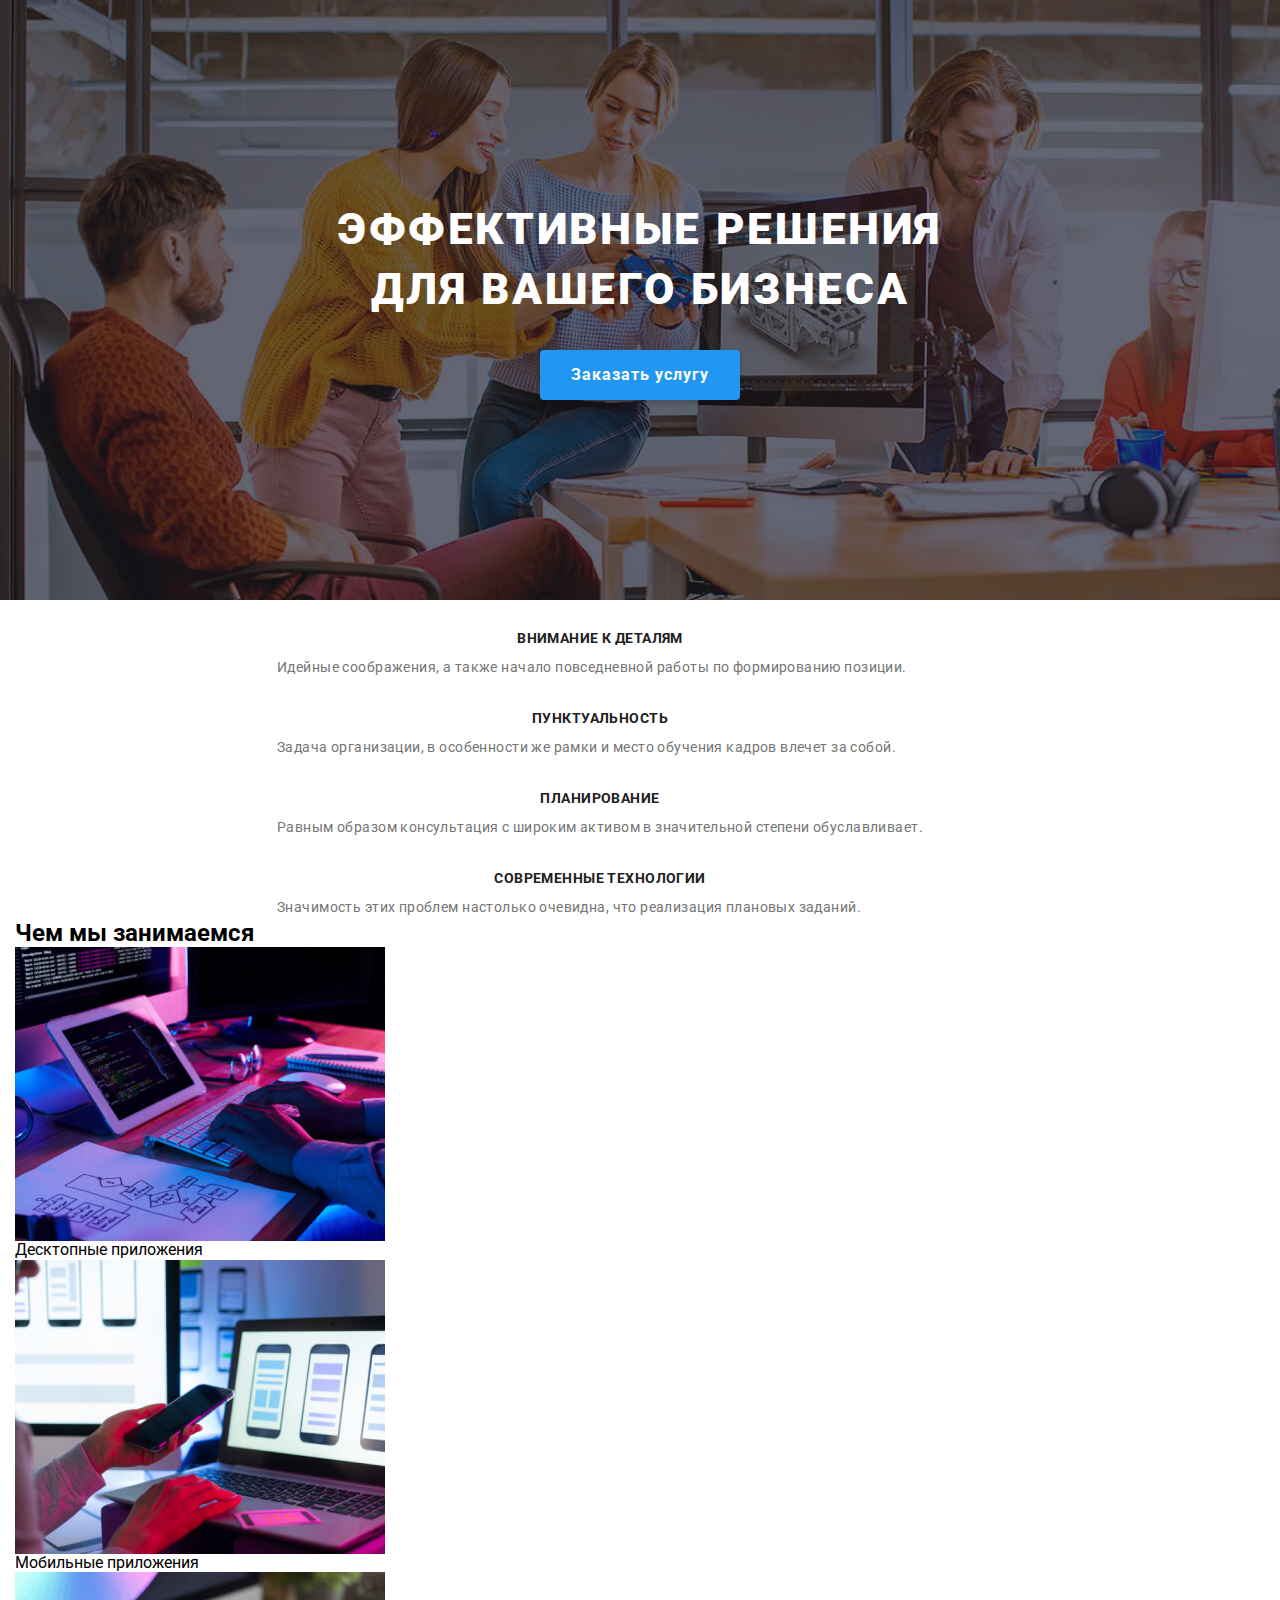
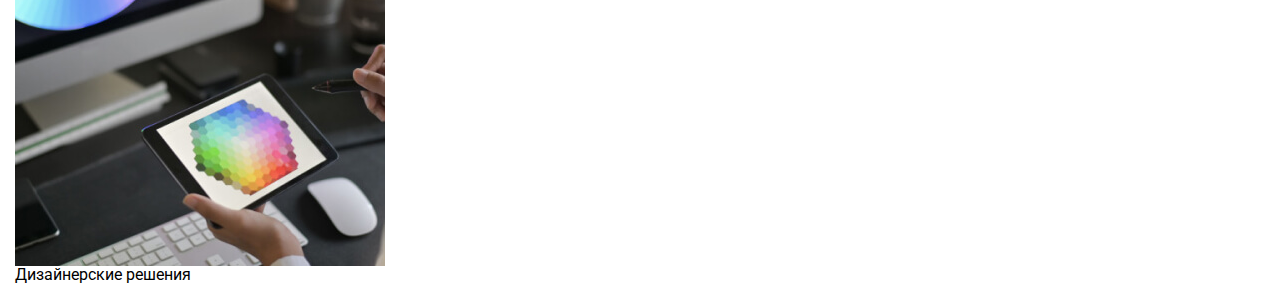
==== index.html @ ddb7d53a "part" ====
<!DOCTYPE html>
<html lang="ru">
  <head>
    <meta charset="UTF-8" />
    <meta name="viewport" content="width=device-width, initial-scale=1.0" />
    <title>WebStudio</title>
    <link rel="stylesheet" href="https://cdnjs.cloudflare.com/ajax/libs/modern-normalize/1.0.0/modern-normalize.css" />
    <link
      href="https://fonts.googleapis.com/css2?family=Raleway:wght@700&family=Roboto:wght@400;500;700;900&display=swap"
      rel="stylesheet"
    />
    <link rel="stylesheet" href="./css/main.min.css" />
  </head>

  <body>
    <!--header-->
    <!-- <header class="header">
      <div class="container">
        <nav class="navigation">
          <a class="logo link" href="./index.html" aria-label="логотип WebStudio">
            <span class="logo-web">Web</span>Studio</a
          >

          <ul class="navigation-list list">
            <li class="navigation-list-item">
              <a class="navigation-list-link link streampage" href="./index.html">Студия</a>
            </li>
            <li class="navigation-list-item">
              <a class="navigation-list-link link" href="./portfolio.html">Портфолио</a>
            </li>
            <li class="navigation-list-item">
              <a class="navigation-list-link link" href="">Контакты</a>
            </li>
          </ul>
        </nav>

        <address class="address">
          <ul class="adress-list list">
            <li class="adress-list-item">
              <a class="header-mail-link link" href="mailto:info@devstudio.com">
                <svg class="header-mail-link-svg">
                  <use href="./images/sprite.svg#icon-envelope"></use>
                </svg>
                info@devstudio.com
              </a>
            </li>
            <li class="adress-list-item">
              <a class="header-tel-link link" href="tel:+380961111111">
                <svg class="header-tel-link-svg">
                  <use href="./images/sprite.svg#icon-smartphone"></use>
                </svg>
                +38 096 111 11 11
              </a>
            </li>
          </ul>
        </address>
      </div>
    </header> -->

    <main>
      <!--hero-->
      <section class="hero">
        <div class="container">
          <h1 class="hero-title">
            Эффективные решения <br />
            для вашего бизнеса
          </h1>
          <button class="hero-button" type="button" data-modal-open>Заказать услугу</button>
        </div>
      </section>

      <!--about-us-->
      <section class="about-us">
        <div class="container">
          <h2 class="visually-hidden">Преимущества нашей компании</h2>
          <ul class="about-us-list list">
            <li class="about-us-list-item icon-antenna">
              <h3 class="about-us-title">Внимание к деталям</h3>
              <p class="about-us-description">
                Идейные соображения, а также начало повседневной работы по формированию позиции.
              </p>
            </li>
            <li class="about-us-list-item icon-clock">
              <h3 class="about-us-title">Пунктуальность</h3>
              <p class="about-us-description">
                Задача организации, в особенности же рамки и место обучения кадров влечет за собой.
              </p>
            </li>
            <li class="about-us-list-item icon-diagram">
              <h3 class="about-us-title">Планирование</h3>
              <p class="about-us-description">
                Равным образом консультация с широким активом в значительной степени обуславливает.
              </p>
            </li>
            <li class="about-us-list-item icon-astronaut">
              <h3 class="about-us-title">Современные технологии</h3>
              <p class="about-us-description">
                Значимость этих проблем настолько очевидна, что реализация плановых заданий.
              </p>
            </li>
          </ul>
        </div>
      </section>

      <section class="about-us-second">
        <div class="container">
          <h2 class="about-us-bottom-title">Чем мы занимаемся</h2>
          <ul class="about-us-bottom-list">
            <li class="about-us-bottom-list-item list">
              <div class="about-us-img-overlay">
                <img
                  class="about-us-bottom-img"
                  src="./images/main-section-about-us/img.jpg"
                  alt="мужчина печатает на клавиатуре в окружении девайсов"
                  width="370"
                  height="294"
                />
                <div class="about-us-overlay">
                  <p class="about-us-overlay-description">Десктопные приложения</p>
                </div>
              </div>
            </li>
            <li class="about-us-bottom-list-item list">
              <div class="about-us-img-overlay">
                <img
                  class="about-us-bottom-img"
                  src="./images/main-section-about-us/img-1.jpg"
                  alt="девушка держит смартфон перед ноутбуком"
                  width="370"
                  height="294"
                />
                <div class="about-us-overlay">
                  <p class="about-us-overlay-description">Мобильные приложения</p>
                </div>
              </div>
            </li>
            <li class="about-us-bottom-list-item list">
              <div class="about-us-img-overlay">
                <img
                  class="about-us-bottom-img"
                  src="./images/main-section-about-us/img-2.jpg"
                  alt="выполняется действие на планшете"
                  width="370"
                  height="294"
                />
                <div class="about-us-overlay">
                  <p class="about-us-overlay-description">Дизайнерские решения</p>
                </div>
              </div>
            </li>
          </ul>
        </div>
      </section>

      <!--our-team-->

      <!-- <section class="our-team">
        <div class="container">
          <h2 class="our-team-title">Наша команда</h2>
          <ul class="our-team-list list">
            <li class="our-team-list-item">
              <img
                class="our-team-lit-img"
                src="./images/our-team/igor.jpg"
                alt="Игорь Демьяненко"
                width="270"
                height="260"
              />
              <div class="card-content">
                <h3 class="our-team-list-name">Игорь Демьяненко</h3>
                <p class="our-team-list-position" lang="en">Product Designer</p>
              </div>
              <ul class="social-list list">
                <li class="social-list-item">
                  <a class="social-list-link" href="">
                    <svg class="social-list-svg">
                      <use href="./images/sprite.svg#icon-instagram"></use>
                    </svg>
                  </a>
                </li>
                <li class="social-list-item">
                  <a class="social-list-link" href="">
                    <svg class="social-list-svg">
                      <use href="./images/sprite.svg#icon-twitter"></use>
                    </svg>
                  </a>
                </li>
                <li class="social-list-item">
                  <a class="social-list-link" href="">
                    <svg class="social-list-svg">
                      <use href="./images/sprite.svg#icon-facebook"></use>
                    </svg>
                  </a>
                </li>
                <li class="social-list-item">
                  <a class="social-list-link" href="">
                    <svg class="social-list-svg">
                      <use href="./images/sprite.svg#icon-linkedin"></use>
                    </svg>
                  </a>
                </li>
              </ul>
            </li>
            <li class="our-team-list-item">
              <img
                class="our-team-lit-img"
                src="./images/our-team/olga.jpg"
                alt="Ольга Репина"
                width="270"
                height="260"
              />
              <div class="card-content">
                <h3 class="our-team-list-name">Ольга Репина</h3>
                <p class="our-team-list-position" lang="en">Frontend Developer</p>
              </div>
              <ul class="social-list list">
                <li class="social-list-item">
                  <a class="social-list-link" href="">
                    <svg class="social-list-svg">
                      <use href="./images/sprite.svg#icon-instagram"></use>
                    </svg>
                  </a>
                </li>
                <li class="social-list-item">
                  <a class="social-list-link" href="">
                    <svg class="social-list-svg">
                      <use href="./images/sprite.svg#icon-twitter"></use>
                    </svg>
                  </a>
                </li>
                <li class="social-list-item">
                  <a class="social-list-link" href="">
                    <svg class="social-list-svg">
                      <use href="./images/sprite.svg#icon-facebook"></use>
                    </svg>
                  </a>
                </li>
                <li class="social-list-item">
                  <a class="social-list-link" href="">
                    <svg class="social-list-svg">
                      <use href="./images/sprite.svg#icon-linkedin"></use>
                    </svg>
                  </a>
                </li>
              </ul>
            </li>
            <li class="our-team-list-item">
              <img
                class="our-team-lit-img"
                src="./images/our-team/nikolay.jpg"
                alt="Николай Тарасов"
                width="270"
                height="260"
              />
              <div class="card-content">
                <h3 class="our-team-list-name">Николай Тарасов</h3>
                <p class="our-team-list-position" lang="en">Marketing</p>
              </div>
              <ul class="social-list list">
                <li class="social-list-item">
                  <a class="social-list-link" href="">
                    <svg class="social-list-svg">
                      <use href="./images/sprite.svg#icon-instagram"></use>
                    </svg>
                  </a>
                </li>
                <li class="social-list-item">
                  <a class="social-list-link" href="">
                    <svg class="social-list-svg">
                      <use href="./images/sprite.svg#icon-twitter"></use>
                    </svg>
                  </a>
                </li>
                <li class="social-list-item">
                  <a class="social-list-link" href="">
                    <svg class="social-list-svg">
                      <use href="./images/sprite.svg#icon-facebook"></use>
                    </svg>
                  </a>
                </li>
                <li class="social-list-item">
                  <a class="social-list-link" href="">
                    <svg class="social-list-svg">
                      <use href="./images/sprite.svg#icon-linkedin"></use>
                    </svg>
                  </a>
                </li>
              </ul>
            </li>
            <li class="our-team-list-item">
              <img
                class="our-team-lit-img"
                src="./images/our-team/michael.jpg"
                alt="Михаил Ермаков"
                width="270"
                height="260"
              />
              <div class="card-content">
                <h3 class="our-team-list-name">Михаил Ермаков</h3>
                <p class="our-team-list-position" lang="en">UI Designer</p>
              </div>
              <ul class="social-list list">
                <li class="social-list-item">
                  <a class="social-list-link" href="">
                    <svg class="social-list-svg">
                      <use href="./images/sprite.svg#icon-instagram"></use>
                    </svg>
                  </a>
                </li>
                <li class="social-list-item">
                  <a class="social-list-link" href="">
                    <svg class="social-list-svg">
                      <use href="./images/sprite.svg#icon-twitter"></use>
                    </svg>
                  </a>
                </li>
                <li class="social-list-item">
                  <a class="social-list-link" href="">
                    <svg class="social-list-svg">
                      <use href="./images/sprite.svg#icon-facebook"></use>
                    </svg>
                  </a>
                </li>
                <li class="social-list-item">
                  <a class="social-list-link" href="">
                    <svg class="social-list-svg">
                      <use href="./images/sprite.svg#icon-linkedin"></use>
                    </svg>
                  </a>
                </li>
              </ul>
            </li>
          </ul>
        </div>
      </section> -->

      <!-- clients list -->

      <!-- <section class="clients">
        <div class="container">
          <h2 class="clients-title">Постоянные клиенты</h2>
          <ul class="clients-list list">
            <li class="clients-list-item">
              <a class="clients-link link" href="">
                <svg class="clients-icon">
                  <use href="./images/sprite.svg#icon-logo-1"></use>
                </svg>
              </a>
            </li>
            <li class="clients-list-item">
              <a class="clients-link link" href="">
                <svg class="clients-icon">
                  <use href="./images/sprite.svg#icon-logo-2"></use>
                </svg>
              </a>
            </li>
            <li class="clients-list-item">
              <a class="clients-link link" href="">
                <svg class="clients-icon">
                  <use href="./images/sprite.svg#icon-logo-3"></use>
                </svg>
              </a>
            </li>
            <li class="clients-list-item">
              <a class="clients-link link" href="">
                <svg class="clients-icon">
                  <use href="./images/sprite.svg#icon-logo-4"></use>
                </svg>
              </a>
            </li>
            <li class="clients-list-item">
              <a class="clients-link link" href="">
                <svg class="clients-icon">
                  <use href="./images/sprite.svg#icon-logo-5"></use>
                </svg>
              </a>
            </li>
            <li class="clients-list-item">
              <a class="clients-link link" href="">
                <svg class="clients-icon">
                  <use href="./images/sprite.svg#icon-logo-6"></use>
                </svg>
              </a>
            </li>
          </ul>
        </div>
      </section>-->
    </main>

    <!--contacts-->

    <!-- <footer class="footer">
      <div class="container">
        <div class="contacts">
          <a class="logo link" href="./index.html"> <span class="logo-web">Web</span>Studio</a>
          <address class="address">
            <ul class="contacts-list list">
              <li class="contacts-list-item">
                <a class="contacts-list-map link" href="https://goo.gl/maps/ZcoWV4SDJjQbn3tt6" target="_blank"
                  >г. Киев, пр-т Леси Украинки, 26</a
                >
              </li>
              <li class="contacts-list-item">
                <a class="contacts-list-mail link" href="mailto:info@devstudio.com">info@devstudio.com</a>
              </li>
              <li class="contacts-list-item">
                <a class="contacts-list-tel link" href="tel:+380961111111">+38 096 111 11 11</a>
              </li>
            </ul>
          </address>
        </div>

        <div class="social-list-container">
          <h4 class="social-list-title">присоединяйтесь</h4>
          <ul class="social-list list">
            <li class="social-list-item">
              <a class="social-list-link" href="">
                <svg class="social-list-svg">
                  <use href="./images/sprite.svg#icon-instagram"></use>
                </svg>
              </a>
            </li>
            <li class="social-list-item">
              <a class="social-list-link" href="">
                <svg class="social-list-svg">
                  <use href="./images/sprite.svg#icon-twitter"></use>
                </svg>
              </a>
            </li>
            <li class="social-list-item">
              <a class="social-list-link" href="">
                <svg class="social-list-svg">
                  <use href="./images/sprite.svg#icon-facebook"></use>
                </svg>
              </a>
            </li>
            <li class="social-list-item">
              <a class="social-list-link" href="">
                <svg class="social-list-svg">
                  <use href="./images/sprite.svg#icon-linkedin"></use>
                </svg>
              </a>
            </li>
          </ul>
        </div> -->


        <!-- <form class="subscription-box" action="#">
          <p class="box-title">Подпишитесь на рассылку</p>
          <div class="subscription-wrapper">
            <input class="subscription-input" id="mail" name="mail" type="email" placeholder="E-mail" />
            <button class="subscription-btn" type="submit">
              <span class="subscription-btn-text">Подписаться</span>
              <svg class="subscription-icon" width="24" height="24">
                <use href="./images/sprite.svg#icon-icon-send"></use>
              </svg>
            </button>
          </div>
        </form>
      </div>
    </footer> -->






      

    <!-- <div class="backdrop is-hidden" data-modal>
      <div class="modal">
        <form action="" class="modal-form">
          <h2 class="modal-form-title">Оставьте свои данные, мы вам перезвоним</h2>
          <label class="modal-form-field">
            Имя
            <span class="modal-form-field-wrapper">
              <input class="modal-form-input" type="user-name" required>
              <svg width="12px" height="12px" class="modal-form-svg-icon">
                <use href="./images/sprite.svg#icon-modal-name">
              
                </use>
              </svg>
            </span>
          </label> -->

            

         <!--  <label class="modal-form-field" >
            Телефон
            <span class="modal-form-field-wrapper">
              <input class="modal-form-input" type="user-phone" required>
              <svg width="13px" height="13px" class="modal-form-svg-icon">
                <use href="./images/sprite.svg#icon-modal-phone">
              
                </use>
              </svg>
            </span>
          </label>
            
            

          <label class="modal-form-field">
            Почта
            <span class="modal-form-field-wrapper">
              <input class="modal-form-input" type="user-email" required>
              <svg width="15px" height="12px" class="modal-form-svg-icon">
                <use href="./images/sprite.svg#icon-modal-email">
              
                </use>
              </svg>
            </span>
          </label> 
          
          <span class="modal-form-field-wrapper">
            <label for="" class="modal-form-field">
              Комментарий
              <textarea class="modal-form-message" name="user-message" id="" cols="30" rows="10" placeholder="Введите текст"></textarea>
            </label>
          </span>
          
            

          
          <input class="modal-form-check-box visually-hidden" id="check-policy" type="checkbox" name="user-policy" value="accept-policy">
          <label for="check-policy" class="modal-form-policy-label">
            Соглашаюсь с рассылкой и принимаю <a href="#">Условия договора</a>
          </label>
          
          <button class="modal-form-btn">
            Отправить
          </button>
          

        </form>
        <button type="button" class="close-button" data-modal-close>
          <svg class="icon-button-close">
            <use href="./images/sprite.svg#icon-Vector"></use>
          </svg>
        </button>
      </div>
    </div>
    <script src="./js/modal.js"></script> -->
  </body>
</html>
---- css/main.min.css ----
.visually-hidden{position:absolute !important;clip:rect(1px 1px 1px 1px);clip:rect(1px, 1px, 1px, 1px);padding:0 !important;border:0 !important;height:1px !important;width:1px !important;overflow:hidden}*,*::before,*::after{margin:0;padding:0}body{font-family:"Roboto", sans-serif;font-style:normal}.list{list-style:none}.link{text-decoration:none}.address{font-style:normal}img{display:block}.is-hidden{opacity:0;visibility:hidden;pointer-events:none}.container{padding:0 15px}@media screen and (min-width: 480px){.container{width:480px;margin:0auto}}@media screen and (min-width: 768px){.container{width:768px}.header .container{display:flex;align-items:center}.footer .container{display:flex;align-items:baseline}.about-us .container{display:flex;justify-content:center}}@media screen and (min-width: 1200px){.container{width:1200px}.header .container{display:flex;align-items:center}.footer .container{display:flex;align-items:baseline}}.logo{margin-right:70px;font-family:Raleway;font-style:normal;font-weight:700;font-size:26px;line-height:1.192;letter-spacing:0.03em;color:#000}.logo-web{color:#2196f3}.backdrop{position:fixed;top:0;left:0;width:100%;height:100%;background-color:rgba(0,0,0,0.5);transition:all 500ms linear}.modal{position:absolute;top:50%;left:50%;transform:translate(-50%, -50%);width:528px;height:581px;background-color:#fff;padding:40px}.close-button{position:absolute;top:8px;right:8px;background-color:#fff;width:30px;height:30px;border-radius:50%;cursor:pointer;border:1px solid rgba(0,0,0,0.1);box-sizing:border-box;outline:none}.icon-button-close{fill:#212121;width:11px;height:11px;transition:all 250ms}.icon-button-close:hover,.icon-button-close:focus{fill:#2196f3}.close-button:hover .icon-button-close{fill:#2196f3}.modal-form{display:flex;flex-direction:column}.modal-form-field-wrapper{display:block;position:relative;margin-top:4px}.modal-form-field{margin-bottom:20px;font-family:Roboto;font-style:400;font-weight:400;font-size:12px;line-height:14px;letter-spacing:0.01em;color:#757575}.modal-form-field:not(:last-child){margin-bottom:10px}.modal-form-input{display:block;width:100%;height:40px;border:1px solid rgba(33,33,33,0.2);border-radius:4px;padding-left:42px}.modal-form-input:focus{border:1px solid #2196f3;box-sizing:border-box;border-radius:4px;outline:none}.modal-form-message{display:block;resize:none;height:120px;width:448px;border:1px solid rgba(33,33,33,0.2);border-radius:4px;margin-top:4px;padding-left:16px;padding-right:16px;padding-top:12px;padding-bottom:12px}.modal-form-message:focus{border:1px solid #2196f3;box-sizing:border-box;border-radius:4px;outline:none}.modal-form-message::placeholder{font-family:Roboto;font-style:400;font-weight:400;font-size:14px;line-height:16px;letter-spacing:0.01em;color:rgba(117,117,117,0.5)}.modal-form-title{font-family:Roboto;font-style:400;font-weight:700;font-size:20px;line-height:23px;text-align:center;letter-spacing:0.03em;color:#212121;margin-bottom:12px}.modal-form-btn{display:block;margin:0 auto;margin-top:30px;font-weight:700;font-size:16px;line-height:1.875;text-align:center;letter-spacing:0.06em;color:#fff;min-width:200px;height:50px;background:#2196f3;border-radius:4px;border-color:#2196f3;cursor:pointer}.modal-form-btn:hover,.modal-form-btn:focus{box-shadow:0px 4px 4px rgba(0,0,0,0.15);outline:none}.modal-form-svg-icon{position:absolute;top:50%;left:12px;transform:translateY(-50%)}.modal-form-input:focus+.modal-form-svg-icon{fill:#2196f3}.modal-form-policy-label{font-family:Roboto;font-style:400;font-weight:400;font-size:14px;line-height:24px;letter-spacing:0.03em;color:#757575;margin-top:20px}.modal-form-check-box:checked+.modal-form-policy-label:before{background-color:#2196f3;background-image:url(../images/modal-form/Check.png);background-repeat:no-repeat;background-position:center}.modal-form-policy-label::before{display:inline-block;content:"";width:16px;height:15px;outline:1px solid #000;margin-right:8px}.modal-form-check-box{width:16px;height:15px}.social-list{display:flex;justify-content:space-around;padding-left:32px;padding-right:32px;padding-bottom:30px}.social-list-link{display:flex;align-items:center;justify-content:center;width:44px;height:44px;background-color:#fff;border-radius:50%;transition:all 250ms cubic-bezier(0.4, 0, 0.2, 1)}.social-list-link:hover{background-color:#2196f3;transition:color 250ms cubic-bezier(0.4, 0, 0.2, 1)}.social-list-svg{width:20px;height:20px;fill:#afb1b8;transition:all 250ms cubic-bezier(0.4, 0, 0.2, 1)}.social-list-link:hover .social-list-svg{fill:#fff}.social-list-container{display:flex;flex-direction:column;margin-left:70px;width:206px;height:80px}.social-list-title{width:145px;height:16px;font-family:Roboto;font-style:normal;font-weight:bold;font-size:14px;line-height:16px;letter-spacing:0.03em;text-transform:uppercase;color:#fff;margin-bottom:20px}.header{padding:25px;border-bottom:1px solid #e5e5e5}.header .address{margin-left:auto}.header-tel-link,.header-mail-link{font-weight:500;font-size:14px;line-height:1.142;letter-spacing:0.02em;color:#757575;transition:color 250ms cubic-bezier(0.4, 0, 0.2, 1)}.header-mail-link-svg{width:16px;height:12px;margin-right:10px;fill:#757575;transition:color 250ms cubic-bezier(0.4, 0, 0.2, 1)}.header-mail-link:hover .header-mail-link-svg{fill:#2196f3}.header-mail-link:hover,.header-mail-link:focus{color:#2196f3}.header-tel-link-svg{width:10px;height:16px;margin-right:10px;fill:#757575;transition:color 250ms cubic-bezier(0.4, 0, 0.2, 1)}.header-tel-link:hover .header-tel-link-svg{fill:#2196f3}.header-tel-link:hover,.header-tel-link:focus{color:#2196f3}.adress-list{display:flex}.adress-list-item:not(:last-child){margin-right:30px}.navigation{display:flex;align-items:center}.navigation-list{display:flex}.navigation-list-item:not(:last-child){margin-right:50px}.navigation-list-link{position:relative;font-weight:500;font-size:14px;line-height:1.142;letter-spacing:0.02em;color:#212121;transition:color 250ms cubic-bezier(0.4, 0, 0.2, 1)}.navigation-list-link:hover,.navigation-list-link:focus{color:#2196f3}.streampage{color:#2196f3}.streampage::after{position:absolute;bottom:-32px;content:"";display:block;height:5px;width:100%;background-color:#2196f3;border-radius:4px}.hero{display:flex;justify-content:center;background-image:linear-gradient(rgba(47,48,58,0.4), rgba(47,48,58,0.4)),url("/images/hero/bg-img.jpg");background-repeat:no-repeat;background-size:cover;background-color:#c4c4c4}.hero-title{font-weight:900;font-size:26px;letter-spacing:0.06em;text-transform:uppercase;text-align:center;color:#fff}.hero-button{display:block;margin:0 auto;margin-top:30px;font-weight:700;font-size:16px;line-height:1.875;text-align:center;letter-spacing:0.06em;color:#fff;min-width:200px;height:50px;background-color:#2196f3;box-shadow:0px 4px 4px rgba(0,0,0,0.15);border:none;border-radius:4px;cursor:pointer;outline:none}.hero-button:hover,.hero-button:focus{background-color:#2196f3;box-shadow:0px 4px 4px rgba(0,0,0,0.15)}@media screen and (min-width: 320px) and (max-width: 1199px){.hero{padding-top:118px;padding-bottom:118px}.hero-title{line-height:42px;text-align:1.615}}@media screen and (min-device-pixel-ratio: 2) and (max-width: 767px), screen and (min-resolution: 192dpi) and (max-width: 767px), screen and (min-resolution: 2dppx) and (max-width: 767px){.hero{background-image:linear-gradient(rgba(47,48,58,0.4), rgba(47,48,58,0.4)),url("/images/hero/bg-img@2x.jpg")}}@media screen and (min-width: 768px){.hero{background-image:linear-gradient(rgba(47,48,58,0.4), rgba(47,48,58,0.4)),url("/images/hero/bg-img-tablet.jpg")}}@media screen and (min-device-pixel-ratio: 2) and (min-width: 768px), screen and (min-resolution: 192dpi) and (min-width: 768px), screen and (min-resolution: 2dppx) and (min-width: 768px){.hero{background-image:linear-gradient(rgba(47,48,58,0.4), rgba(47,48,58,0.4)),url("/images/hero/bg-img-tablet@2x.jpg")}}@media screen and (min-width: 1200px){.hero{background-image:linear-gradient(rgba(47,48,58,0.4), rgba(47,48,58,0.4)),url("/images/hero/bg-img-desktop.jpg");padding-top:200px;padding-bottom:200px}.hero-title{font-size:44px;line-height:1.363}}@media screen and (min-device-pixel-ratio: 2) and (min-width: 1200px), screen and (min-resolution: 192dpi) and (min-width: 1200px), screen and (min-resolution: 2dppx) and (min-width: 1200px){.hero{background-image:linear-gradient(rgba(47,48,58,0.4), rgba(47,48,58,0.4)),url("/images/hero/bg-img-desktop@2x.jpg")}}.about-us-title{margin-bottom:10px;font-weight:700;font-size:14px;line-height:1.142;letter-spacing:0.03em;text-transform:uppercase;color:#212121;text-align:center}.about-us-description{font-weight:400;font-size:14px;line-height:1.714;letter-spacing:0.03em;color:#757575}@media screen and (min-width: 320px) and (max-width: 1199px){.about-us{padding-bottom:60px;padding-top:60px}.about-us-second{display:none}}@media screen and (min-width: 320px) and (max-width: 767px){.about-us-list-item:not(:last-child){padding-bottom:30px}.icon-antenna::before{min-width:320px;min-height:120px}.icon-clock::before{min-width:320px;min-height:120px}.icon-diagram::before{min-width:320px;min-height:120px}.icon-astronaut::before{min-width:320px;min-height:120px}}@media screen and (min-width: 768px) and (max-width: 1199px){.about-us-list{display:flex;flex-wrap:wrap;justify-content:space-between}.about-us-list-item{width:354px;height:251px}.about-us-list-item:not(:nth-last-child(-n+2)){margin-bottom:30px}.icon-antenna::before{width:354px;height:120px}.icon-clock::before{width:354px;height:120px}.icon-diagram::before{width:354px;height:120px}.icon-astronaut::before{width:354px;height:120px}}.icon-antenna::before{content:"";display:block;background-color:#f5f4fa;border-radius:4px;margin-bottom:30px;background-image:url(../images/main-section-about-us/antenna.png);background-repeat:no-repeat;background-position:center}.icon-clock::before{content:"";display:block;background-color:#f5f4fa;border-radius:4px;margin-bottom:30px;background-image:url(../images/main-section-about-us/clock.png);background-repeat:no-repeat;background-position:center}.icon-diagram::before{content:"";display:block;background-color:#f5f4fa;border-radius:4px;margin-bottom:30px;background-image:url(../images/main-section-about-us/diagram.png);background-repeat:no-repeat;background-position:center}.icon-astronaut::before{content:"";display:block;background-color:#f5f4fa;border-radius:4px;margin-bottom:30px;background-image:url(../images/main-section-about-us/astronaut.png);background-repeat:no-repeat;background-position:center}.our-team{padding-top:94px;padding-bottom:94px;background-color:#f5f4fa}.our-team-list{display:flex;justify-content:space-between}.our-team-list-name{font-weight:500;font-size:16px;line-height:1.187;text-align:center;letter-spacing:0.03em;color:#212121;margin-bottom:10px}.our-team-list-position{font-weight:400;font-size:16px;line-height:1.187;text-align:center;letter-spacing:0.03em;color:#757575}.our-team-list-item{width:270px;height:428px;background:#fff;box-shadow:0px 1px 3px rgba(0,0,0,0.12),0px 1px 1px rgba(0,0,0,0.14),0px 2px 1px rgba(0,0,0,0.2);border-radius:0px 0px 4px 4px}.our-team-title{margin-bottom:50px;font-weight:700;font-size:36px;line-height:1.167;text-align:center;letter-spacing:0.03em;color:#212121}.card-content{padding-top:30px;padding-bottom:16px;padding-right:58px;padding-left:60px}.clients{padding-top:94px;padding-bottom:94px}.clients-list{display:flex;justify-content:space-between;align-items:center}.clients-icon{fill:#afb1b8;width:88px;height:52px;transition:all 250ms cubic-bezier(0.4, 0, 0.2, 1)}.clients-link:hover .clients-icon,.clients-link:focus .clients-icon{fill:#2196f3}.clients-link{display:flex;justify-content:center;align-items:center;width:170px;height:90px;border:1px solid #afb1b8;box-sizing:border-box;border-radius:4px;transition:all 250ms cubic-bezier(0.4, 0, 0.2, 1)}.clients-link:hover,.clients-link:focus{border-color:#2196f3}.clients-title{margin-bottom:50px;font-weight:700;font-family:Roboto;font-style:normal;font-size:36px;line-height:1.167;text-align:center;letter-spacing:0.03em;color:#212121;margin-bottom:50px}.footer{padding-top:60px;padding-bottom:60px;background-color:#2f303a}.footer .social-list-svg{fill:#fff}.footer .social-list-link:hover{background-color:#2196f3}.footer .social-list-link{background-color:rgba(255,255,255,0.1)}.footer .social-list-item:not(:last-child){margin-right:10px}.footer .logo{color:#fff}.contacts{background-color:#2f303a}.contacts-list{margin-top:20px}.contacts-list-map{font-weight:400;font-size:14px;line-height:1.714;letter-spacing:0.03em;color:#fff}.contacts-list-mail,.contacts-list-tel{font-weight:400;font-size:14px;line-height:1.714;letter-spacing:0.03em;color:rgba(255,255,255,0.6)}.contacts-list-item:not(:last-child){margin-bottom:9px}.subscription-box{margin-left:93px}.subscription-wrapper{position:relative;display:inline-flex;align-items:center}.subscription-input{width:358px;height:50px;padding-left:14px;color:#fff;background-color:transparent;border:1px solid rgba(255,255,255,0.3);box-sizing:border-box;filter:drop-shadow(0px 4px 4px rgba(0,0,0,0.15));border-radius:4px;outline:none}.subscription-input::placeholder{color:rgba(255,255,255,0.6);font-family:Roboto;font-weight:400;font-size:16px;line-height:1.25;letter-spacing:0.03em}.subscription-btn{display:flex;justify-content:center;align-items:center;min-width:200px;height:50px;margin-left:12px;background-color:#2196f3;box-shadow:0px 4px 4px rgba(0,0,0,0.15);border:none;border-radius:4px;cursor:pointer}.subscription-btn-text{margin-right:10px;color:#fff;font-family:Roboto;font-weight:700;font-size:16px;line-height:1.875;letter-spacing:0.06em}.subscription-btn:hover,.subscription-btn:focus{background-color:#2196f3;outline:none}.subscription-icon{fill:#fff}.box-title{height:16px;font-family:Roboto;font-style:400;font-weight:700;font-size:14px;line-height:16px;letter-spacing:0.03em;color:#fff;text-transform:uppercase;margin-bottom:20px}
/*# sourceMappingURL=main.min.css.map */
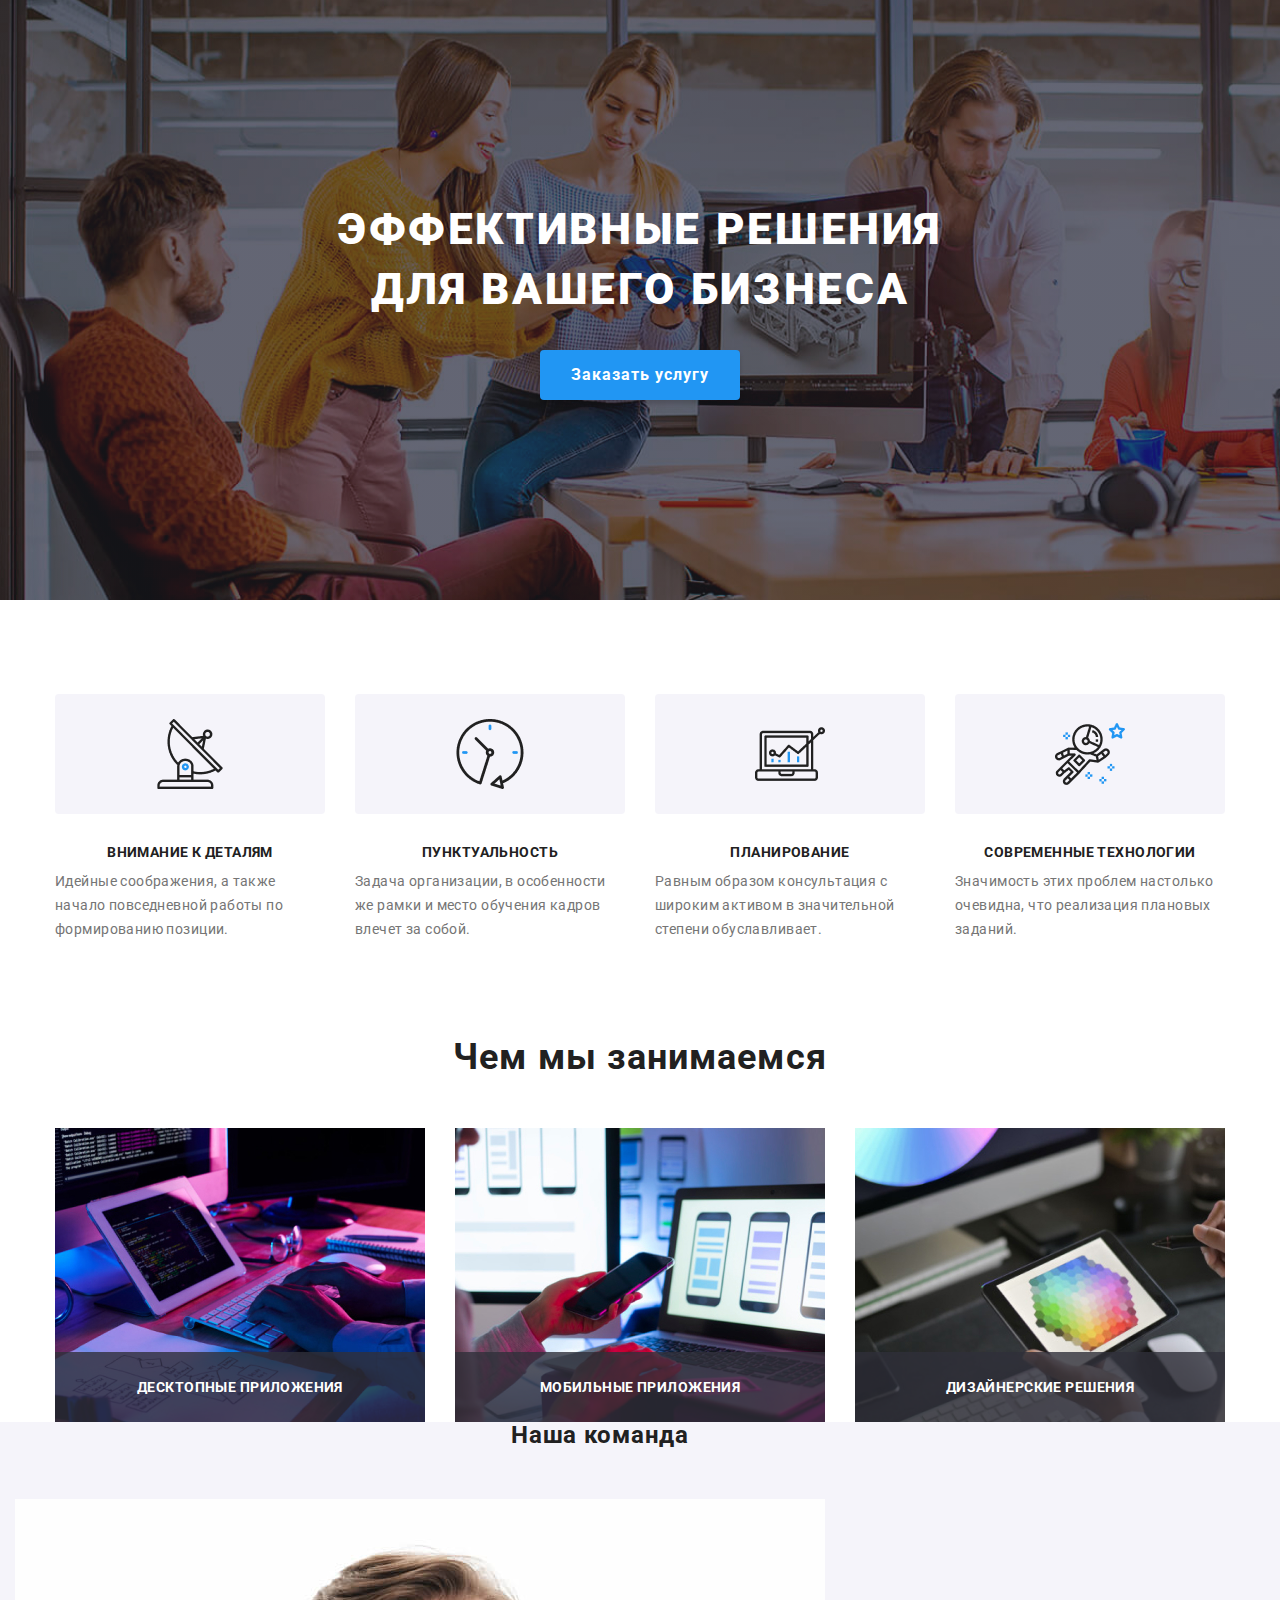
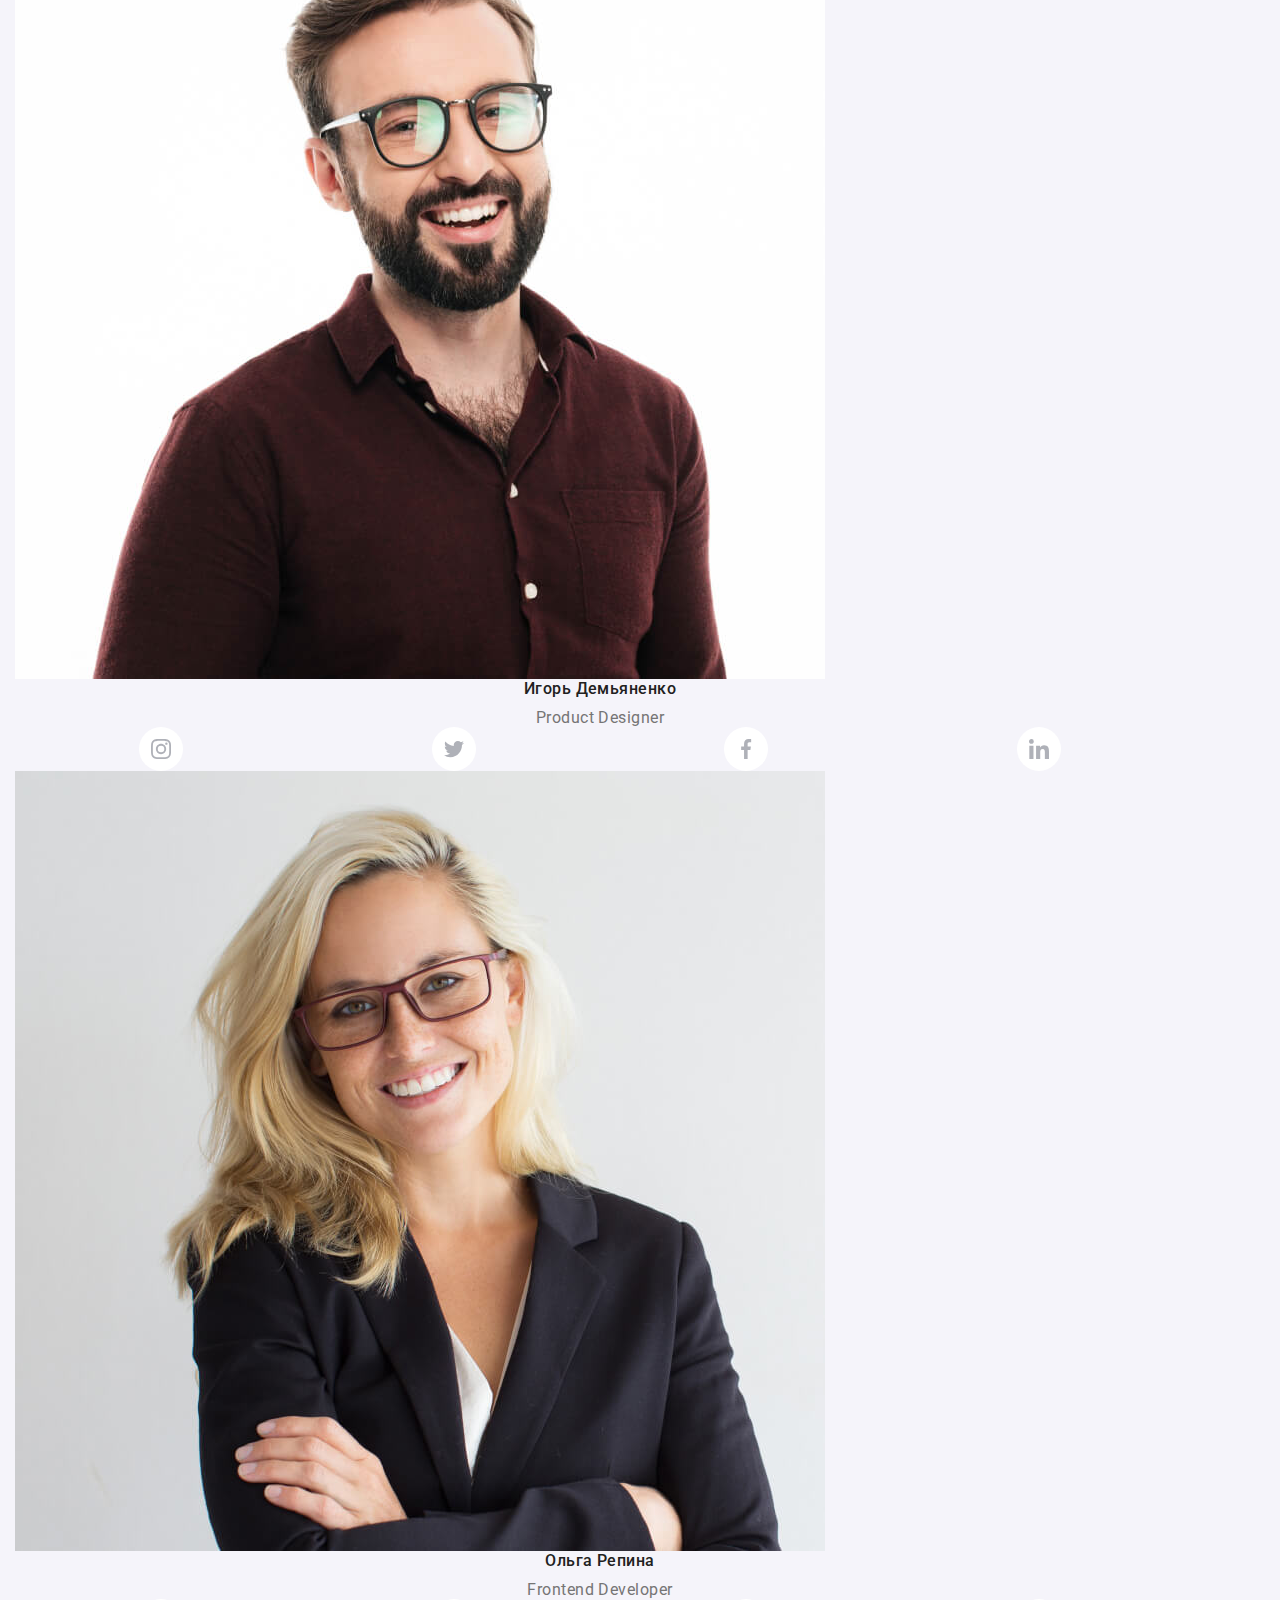
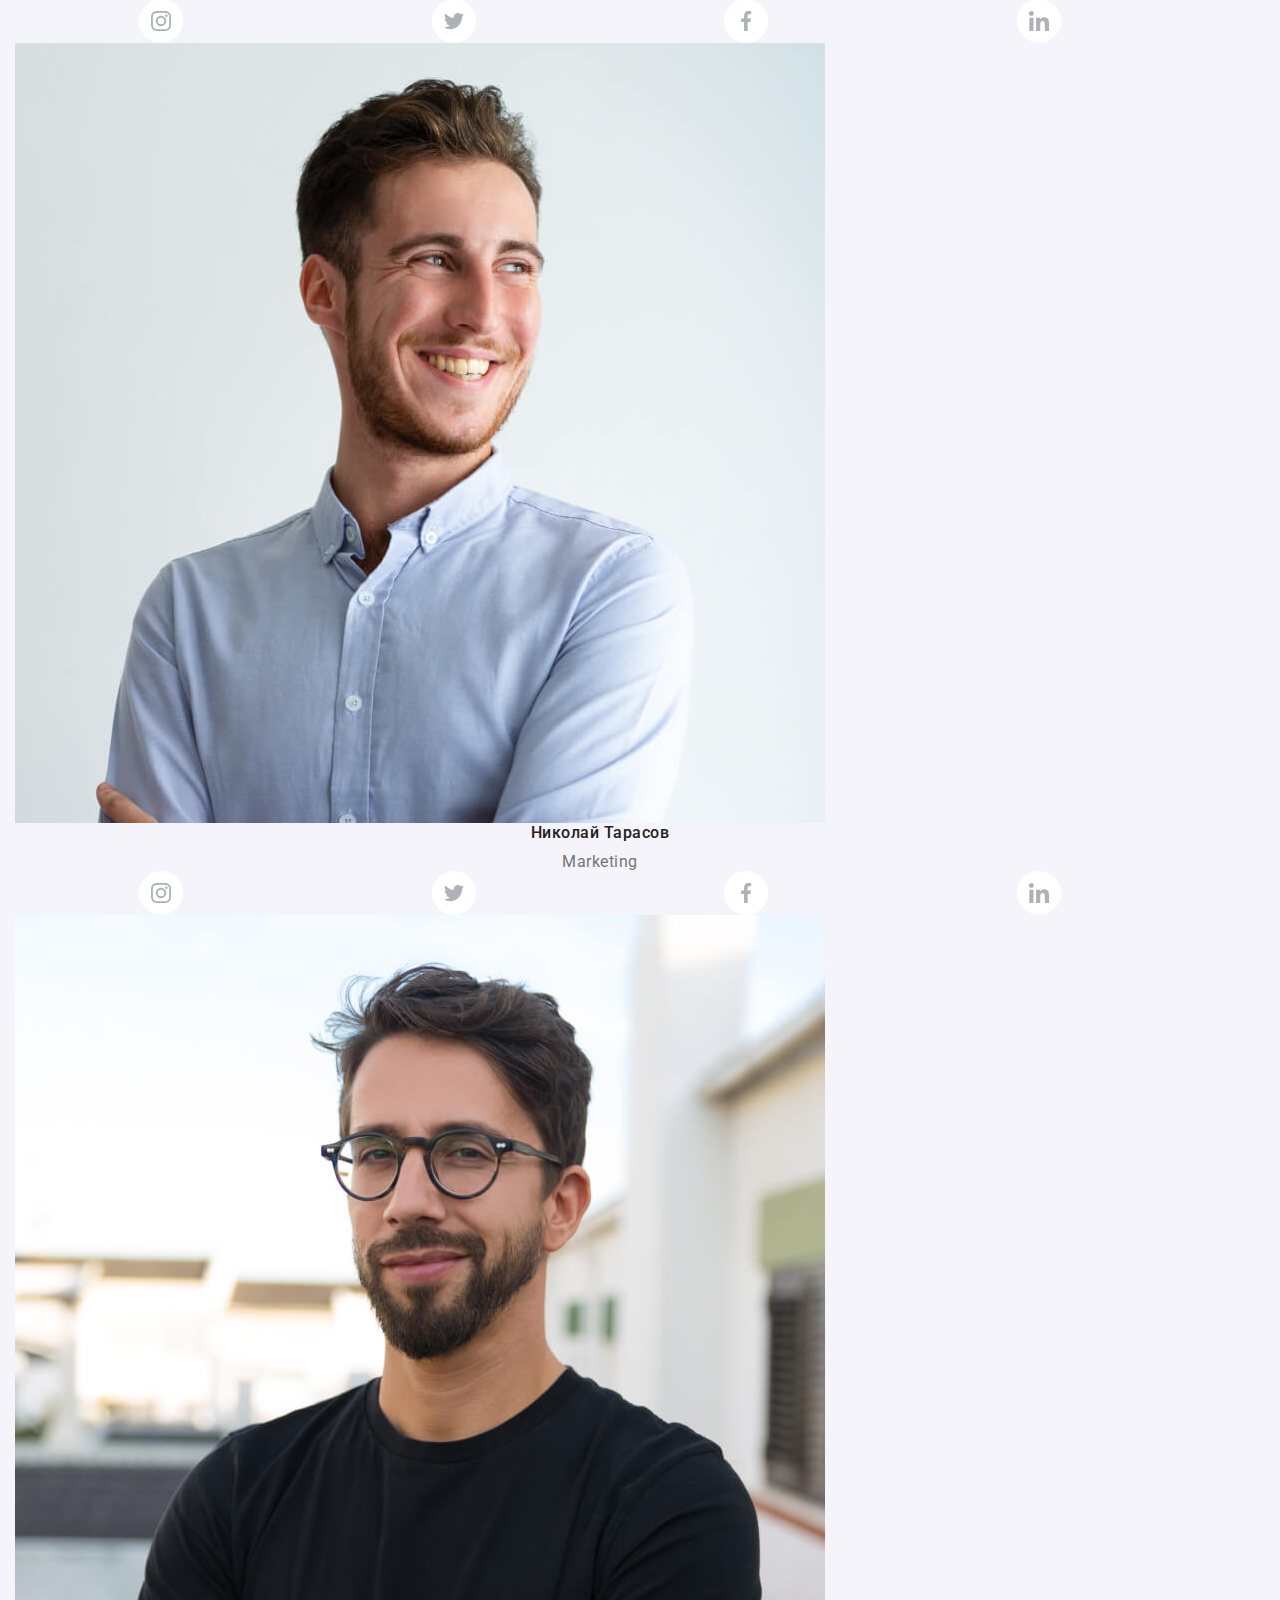
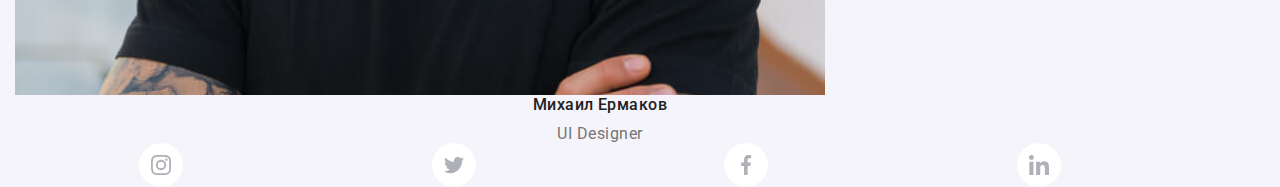
==== commit baa616c2: "damn" ====
--- a/index.html
+++ b/index.html
@@ -108,13 +108,16 @@
           <ul class="about-us-bottom-list">
             <li class="about-us-bottom-list-item list">
               <div class="about-us-img-overlay">
-                <img
-                  class="about-us-bottom-img"
-                  src="./images/main-section-about-us/img.jpg"
-                  alt="мужчина печатает на клавиатуре в окружении девайсов"
-                  width="370"
-                  height="294"
-                />
+                <picture>
+                  <source 
+                  srcset="./images/main-section-about-us/apps-desktop.jpg 1x, ./images/main-section-about-us/apps-desktop@2x.jpg 2x"
+                  media="(min-width: 1200px)"
+                  >
+                  <img class="about-us-bottom-img" src="./images/main-section-about-us/apps-desktop.jpg"
+                    alt="мужчина печатает на клавиатуре в окружении девайсов" width="370" height="294" />
+
+                </picture>
+                
                 <div class="about-us-overlay">
                   <p class="about-us-overlay-description">Десктопные приложения</p>
                 </div>
@@ -122,13 +125,16 @@
             </li>
             <li class="about-us-bottom-list-item list">
               <div class="about-us-img-overlay">
-                <img
-                  class="about-us-bottom-img"
-                  src="./images/main-section-about-us/img-1.jpg"
-                  alt="девушка держит смартфон перед ноутбуком"
-                  width="370"
-                  height="294"
-                />
+                <picture>
+                  <source
+                    srcset="./images/main-section-about-us/mobile-apps-desctop.jpg 1x, ./images/main-section-about-us/mobile-apps-desctop@2x.jpg 2x"
+                    media="(min-width: 1200px)">
+
+                  <img class="about-us-bottom-img" src="./images/main-section-about-us/mobile-apps-desctop.jpg"
+                    alt="девушка держит смартфон перед ноутбуком" width="370" height="294" />
+                
+                </picture>
+                
                 <div class="about-us-overlay">
                   <p class="about-us-overlay-description">Мобильные приложения</p>
                 </div>
@@ -136,13 +142,16 @@
             </li>
             <li class="about-us-bottom-list-item list">
               <div class="about-us-img-overlay">
-                <img
-                  class="about-us-bottom-img"
-                  src="./images/main-section-about-us/img-2.jpg"
-                  alt="выполняется действие на планшете"
-                  width="370"
-                  height="294"
-                />
+                <picture>
+                  <source
+                    srcset="./images/main-section-about-us/design-desktop.jpg 1x, ./images/main-section-about-us/design-desktop@2x.jpg 2x"
+                    media="(min-width: 1200px)">
+                
+                  <img class="about-us-bottom-img" src="./images/main-section-about-us/design-desktop.jpg" alt="выполняется действие на планшете"
+                    width="370" height="294" />
+                
+                </picture>
+                
                 <div class="about-us-overlay">
                   <p class="about-us-overlay-description">Дизайнерские решения</p>
                 </div>
@@ -154,17 +163,16 @@
 
       <!--our-team-->
 
-      <!-- <section class="our-team">
+      <section class="our-team">
         <div class="container">
           <h2 class="our-team-title">Наша команда</h2>
           <ul class="our-team-list list">
             <li class="our-team-list-item">
               <img
-                class="our-team-lit-img"
+                class="our-team-list-img"
                 src="./images/our-team/igor.jpg"
                 alt="Игорь Демьяненко"
-                width="270"
-                height="260"
+                
               />
               <div class="card-content">
                 <h3 class="our-team-list-name">Игорь Демьяненко</h3>
@@ -203,11 +211,10 @@
             </li>
             <li class="our-team-list-item">
               <img
-                class="our-team-lit-img"
+                class="our-team-list-img"
                 src="./images/our-team/olga.jpg"
                 alt="Ольга Репина"
-                width="270"
-                height="260"
+                
               />
               <div class="card-content">
                 <h3 class="our-team-list-name">Ольга Репина</h3>
@@ -246,11 +253,10 @@
             </li>
             <li class="our-team-list-item">
               <img
-                class="our-team-lit-img"
+                class="our-team-list-img"
                 src="./images/our-team/nikolay.jpg"
                 alt="Николай Тарасов"
-                width="270"
-                height="260"
+                
               />
               <div class="card-content">
                 <h3 class="our-team-list-name">Николай Тарасов</h3>
@@ -289,11 +295,10 @@
             </li>
             <li class="our-team-list-item">
               <img
-                class="our-team-lit-img"
+                class="our-team-list-img"
                 src="./images/our-team/michael.jpg"
                 alt="Михаил Ермаков"
-                width="270"
-                height="260"
+                
               />
               <div class="card-content">
                 <h3 class="our-team-list-name">Михаил Ермаков</h3>
@@ -332,7 +337,7 @@
             </li>
           </ul>
         </div>
-      </section> -->
+      </section>
 
       <!-- clients list -->
 
--- a/css/main.min.css
+++ b/css/main.min.css
@@ -1,2 +1,2 @@
-.visually-hidden{position:absolute !important;clip:rect(1px 1px 1px 1px);clip:rect(1px, 1px, 1px, 1px);padding:0 !important;border:0 !important;height:1px !important;width:1px !important;overflow:hidden}*,*::before,*::after{margin:0;padding:0}body{font-family:"Roboto", sans-serif;font-style:normal}.list{list-style:none}.link{text-decoration:none}.address{font-style:normal}img{display:block}.is-hidden{opacity:0;visibility:hidden;pointer-events:none}.container{padding:0 15px}@media screen and (min-width: 480px){.container{width:480px;margin:0auto}}@media screen and (min-width: 768px){.container{width:768px}.header .container{display:flex;align-items:center}.footer .container{display:flex;align-items:baseline}.about-us .container{display:flex;justify-content:center}}@media screen and (min-width: 1200px){.container{width:1200px}.header .container{display:flex;align-items:center}.footer .container{display:flex;align-items:baseline}}.logo{margin-right:70px;font-family:Raleway;font-style:normal;font-weight:700;font-size:26px;line-height:1.192;letter-spacing:0.03em;color:#000}.logo-web{color:#2196f3}.backdrop{position:fixed;top:0;left:0;width:100%;height:100%;background-color:rgba(0,0,0,0.5);transition:all 500ms linear}.modal{position:absolute;top:50%;left:50%;transform:translate(-50%, -50%);width:528px;height:581px;background-color:#fff;padding:40px}.close-button{position:absolute;top:8px;right:8px;background-color:#fff;width:30px;height:30px;border-radius:50%;cursor:pointer;border:1px solid rgba(0,0,0,0.1);box-sizing:border-box;outline:none}.icon-button-close{fill:#212121;width:11px;height:11px;transition:all 250ms}.icon-button-close:hover,.icon-button-close:focus{fill:#2196f3}.close-button:hover .icon-button-close{fill:#2196f3}.modal-form{display:flex;flex-direction:column}.modal-form-field-wrapper{display:block;position:relative;margin-top:4px}.modal-form-field{margin-bottom:20px;font-family:Roboto;font-style:400;font-weight:400;font-size:12px;line-height:14px;letter-spacing:0.01em;color:#757575}.modal-form-field:not(:last-child){margin-bottom:10px}.modal-form-input{display:block;width:100%;height:40px;border:1px solid rgba(33,33,33,0.2);border-radius:4px;padding-left:42px}.modal-form-input:focus{border:1px solid #2196f3;box-sizing:border-box;border-radius:4px;outline:none}.modal-form-message{display:block;resize:none;height:120px;width:448px;border:1px solid rgba(33,33,33,0.2);border-radius:4px;margin-top:4px;padding-left:16px;padding-right:16px;padding-top:12px;padding-bottom:12px}.modal-form-message:focus{border:1px solid #2196f3;box-sizing:border-box;border-radius:4px;outline:none}.modal-form-message::placeholder{font-family:Roboto;font-style:400;font-weight:400;font-size:14px;line-height:16px;letter-spacing:0.01em;color:rgba(117,117,117,0.5)}.modal-form-title{font-family:Roboto;font-style:400;font-weight:700;font-size:20px;line-height:23px;text-align:center;letter-spacing:0.03em;color:#212121;margin-bottom:12px}.modal-form-btn{display:block;margin:0 auto;margin-top:30px;font-weight:700;font-size:16px;line-height:1.875;text-align:center;letter-spacing:0.06em;color:#fff;min-width:200px;height:50px;background:#2196f3;border-radius:4px;border-color:#2196f3;cursor:pointer}.modal-form-btn:hover,.modal-form-btn:focus{box-shadow:0px 4px 4px rgba(0,0,0,0.15);outline:none}.modal-form-svg-icon{position:absolute;top:50%;left:12px;transform:translateY(-50%)}.modal-form-input:focus+.modal-form-svg-icon{fill:#2196f3}.modal-form-policy-label{font-family:Roboto;font-style:400;font-weight:400;font-size:14px;line-height:24px;letter-spacing:0.03em;color:#757575;margin-top:20px}.modal-form-check-box:checked+.modal-form-policy-label:before{background-color:#2196f3;background-image:url(../images/modal-form/Check.png);background-repeat:no-repeat;background-position:center}.modal-form-policy-label::before{display:inline-block;content:"";width:16px;height:15px;outline:1px solid #000;margin-right:8px}.modal-form-check-box{width:16px;height:15px}.social-list{display:flex;justify-content:space-around;padding-left:32px;padding-right:32px;padding-bottom:30px}.social-list-link{display:flex;align-items:center;justify-content:center;width:44px;height:44px;background-color:#fff;border-radius:50%;transition:all 250ms cubic-bezier(0.4, 0, 0.2, 1)}.social-list-link:hover{background-color:#2196f3;transition:color 250ms cubic-bezier(0.4, 0, 0.2, 1)}.social-list-svg{width:20px;height:20px;fill:#afb1b8;transition:all 250ms cubic-bezier(0.4, 0, 0.2, 1)}.social-list-link:hover .social-list-svg{fill:#fff}.social-list-container{display:flex;flex-direction:column;margin-left:70px;width:206px;height:80px}.social-list-title{width:145px;height:16px;font-family:Roboto;font-style:normal;font-weight:bold;font-size:14px;line-height:16px;letter-spacing:0.03em;text-transform:uppercase;color:#fff;margin-bottom:20px}.header{padding:25px;border-bottom:1px solid #e5e5e5}.header .address{margin-left:auto}.header-tel-link,.header-mail-link{font-weight:500;font-size:14px;line-height:1.142;letter-spacing:0.02em;color:#757575;transition:color 250ms cubic-bezier(0.4, 0, 0.2, 1)}.header-mail-link-svg{width:16px;height:12px;margin-right:10px;fill:#757575;transition:color 250ms cubic-bezier(0.4, 0, 0.2, 1)}.header-mail-link:hover .header-mail-link-svg{fill:#2196f3}.header-mail-link:hover,.header-mail-link:focus{color:#2196f3}.header-tel-link-svg{width:10px;height:16px;margin-right:10px;fill:#757575;transition:color 250ms cubic-bezier(0.4, 0, 0.2, 1)}.header-tel-link:hover .header-tel-link-svg{fill:#2196f3}.header-tel-link:hover,.header-tel-link:focus{color:#2196f3}.adress-list{display:flex}.adress-list-item:not(:last-child){margin-right:30px}.navigation{display:flex;align-items:center}.navigation-list{display:flex}.navigation-list-item:not(:last-child){margin-right:50px}.navigation-list-link{position:relative;font-weight:500;font-size:14px;line-height:1.142;letter-spacing:0.02em;color:#212121;transition:color 250ms cubic-bezier(0.4, 0, 0.2, 1)}.navigation-list-link:hover,.navigation-list-link:focus{color:#2196f3}.streampage{color:#2196f3}.streampage::after{position:absolute;bottom:-32px;content:"";display:block;height:5px;width:100%;background-color:#2196f3;border-radius:4px}.hero{display:flex;justify-content:center;background-image:linear-gradient(rgba(47,48,58,0.4), rgba(47,48,58,0.4)),url("/images/hero/bg-img.jpg");background-repeat:no-repeat;background-size:cover;background-color:#c4c4c4}.hero-title{font-weight:900;font-size:26px;letter-spacing:0.06em;text-transform:uppercase;text-align:center;color:#fff}.hero-button{display:block;margin:0 auto;margin-top:30px;font-weight:700;font-size:16px;line-height:1.875;text-align:center;letter-spacing:0.06em;color:#fff;min-width:200px;height:50px;background-color:#2196f3;box-shadow:0px 4px 4px rgba(0,0,0,0.15);border:none;border-radius:4px;cursor:pointer;outline:none}.hero-button:hover,.hero-button:focus{background-color:#2196f3;box-shadow:0px 4px 4px rgba(0,0,0,0.15)}@media screen and (min-width: 320px) and (max-width: 1199px){.hero{padding-top:118px;padding-bottom:118px}.hero-title{line-height:42px;text-align:1.615}}@media screen and (min-device-pixel-ratio: 2) and (max-width: 767px), screen and (min-resolution: 192dpi) and (max-width: 767px), screen and (min-resolution: 2dppx) and (max-width: 767px){.hero{background-image:linear-gradient(rgba(47,48,58,0.4), rgba(47,48,58,0.4)),url("/images/hero/bg-img@2x.jpg")}}@media screen and (min-width: 768px){.hero{background-image:linear-gradient(rgba(47,48,58,0.4), rgba(47,48,58,0.4)),url("/images/hero/bg-img-tablet.jpg")}}@media screen and (min-device-pixel-ratio: 2) and (min-width: 768px), screen and (min-resolution: 192dpi) and (min-width: 768px), screen and (min-resolution: 2dppx) and (min-width: 768px){.hero{background-image:linear-gradient(rgba(47,48,58,0.4), rgba(47,48,58,0.4)),url("/images/hero/bg-img-tablet@2x.jpg")}}@media screen and (min-width: 1200px){.hero{background-image:linear-gradient(rgba(47,48,58,0.4), rgba(47,48,58,0.4)),url("/images/hero/bg-img-desktop.jpg");padding-top:200px;padding-bottom:200px}.hero-title{font-size:44px;line-height:1.363}}@media screen and (min-device-pixel-ratio: 2) and (min-width: 1200px), screen and (min-resolution: 192dpi) and (min-width: 1200px), screen and (min-resolution: 2dppx) and (min-width: 1200px){.hero{background-image:linear-gradient(rgba(47,48,58,0.4), rgba(47,48,58,0.4)),url("/images/hero/bg-img-desktop@2x.jpg")}}.about-us-title{margin-bottom:10px;font-weight:700;font-size:14px;line-height:1.142;letter-spacing:0.03em;text-transform:uppercase;color:#212121;text-align:center}.about-us-description{font-weight:400;font-size:14px;line-height:1.714;letter-spacing:0.03em;color:#757575}@media screen and (min-width: 320px) and (max-width: 1199px){.about-us{padding-bottom:60px;padding-top:60px}.about-us-second{display:none}}@media screen and (min-width: 320px) and (max-width: 767px){.about-us-list-item:not(:last-child){padding-bottom:30px}.icon-antenna::before{min-width:320px;min-height:120px}.icon-clock::before{min-width:320px;min-height:120px}.icon-diagram::before{min-width:320px;min-height:120px}.icon-astronaut::before{min-width:320px;min-height:120px}}@media screen and (min-width: 768px) and (max-width: 1199px){.about-us-list{display:flex;flex-wrap:wrap;justify-content:space-between}.about-us-list-item{width:354px;height:251px}.about-us-list-item:not(:nth-last-child(-n+2)){margin-bottom:30px}.icon-antenna::before{width:354px;height:120px}.icon-clock::before{width:354px;height:120px}.icon-diagram::before{width:354px;height:120px}.icon-astronaut::before{width:354px;height:120px}}.icon-antenna::before{content:"";display:block;background-color:#f5f4fa;border-radius:4px;margin-bottom:30px;background-image:url(../images/main-section-about-us/antenna.png);background-repeat:no-repeat;background-position:center}.icon-clock::before{content:"";display:block;background-color:#f5f4fa;border-radius:4px;margin-bottom:30px;background-image:url(../images/main-section-about-us/clock.png);background-repeat:no-repeat;background-position:center}.icon-diagram::before{content:"";display:block;background-color:#f5f4fa;border-radius:4px;margin-bottom:30px;background-image:url(../images/main-section-about-us/diagram.png);background-repeat:no-repeat;background-position:center}.icon-astronaut::before{content:"";display:block;background-color:#f5f4fa;border-radius:4px;margin-bottom:30px;background-image:url(../images/main-section-about-us/astronaut.png);background-repeat:no-repeat;background-position:center}.our-team{padding-top:94px;padding-bottom:94px;background-color:#f5f4fa}.our-team-list{display:flex;justify-content:space-between}.our-team-list-name{font-weight:500;font-size:16px;line-height:1.187;text-align:center;letter-spacing:0.03em;color:#212121;margin-bottom:10px}.our-team-list-position{font-weight:400;font-size:16px;line-height:1.187;text-align:center;letter-spacing:0.03em;color:#757575}.our-team-list-item{width:270px;height:428px;background:#fff;box-shadow:0px 1px 3px rgba(0,0,0,0.12),0px 1px 1px rgba(0,0,0,0.14),0px 2px 1px rgba(0,0,0,0.2);border-radius:0px 0px 4px 4px}.our-team-title{margin-bottom:50px;font-weight:700;font-size:36px;line-height:1.167;text-align:center;letter-spacing:0.03em;color:#212121}.card-content{padding-top:30px;padding-bottom:16px;padding-right:58px;padding-left:60px}.clients{padding-top:94px;padding-bottom:94px}.clients-list{display:flex;justify-content:space-between;align-items:center}.clients-icon{fill:#afb1b8;width:88px;height:52px;transition:all 250ms cubic-bezier(0.4, 0, 0.2, 1)}.clients-link:hover .clients-icon,.clients-link:focus .clients-icon{fill:#2196f3}.clients-link{display:flex;justify-content:center;align-items:center;width:170px;height:90px;border:1px solid #afb1b8;box-sizing:border-box;border-radius:4px;transition:all 250ms cubic-bezier(0.4, 0, 0.2, 1)}.clients-link:hover,.clients-link:focus{border-color:#2196f3}.clients-title{margin-bottom:50px;font-weight:700;font-family:Roboto;font-style:normal;font-size:36px;line-height:1.167;text-align:center;letter-spacing:0.03em;color:#212121;margin-bottom:50px}.footer{padding-top:60px;padding-bottom:60px;background-color:#2f303a}.footer .social-list-svg{fill:#fff}.footer .social-list-link:hover{background-color:#2196f3}.footer .social-list-link{background-color:rgba(255,255,255,0.1)}.footer .social-list-item:not(:last-child){margin-right:10px}.footer .logo{color:#fff}.contacts{background-color:#2f303a}.contacts-list{margin-top:20px}.contacts-list-map{font-weight:400;font-size:14px;line-height:1.714;letter-spacing:0.03em;color:#fff}.contacts-list-mail,.contacts-list-tel{font-weight:400;font-size:14px;line-height:1.714;letter-spacing:0.03em;color:rgba(255,255,255,0.6)}.contacts-list-item:not(:last-child){margin-bottom:9px}.subscription-box{margin-left:93px}.subscription-wrapper{position:relative;display:inline-flex;align-items:center}.subscription-input{width:358px;height:50px;padding-left:14px;color:#fff;background-color:transparent;border:1px solid rgba(255,255,255,0.3);box-sizing:border-box;filter:drop-shadow(0px 4px 4px rgba(0,0,0,0.15));border-radius:4px;outline:none}.subscription-input::placeholder{color:rgba(255,255,255,0.6);font-family:Roboto;font-weight:400;font-size:16px;line-height:1.25;letter-spacing:0.03em}.subscription-btn{display:flex;justify-content:center;align-items:center;min-width:200px;height:50px;margin-left:12px;background-color:#2196f3;box-shadow:0px 4px 4px rgba(0,0,0,0.15);border:none;border-radius:4px;cursor:pointer}.subscription-btn-text{margin-right:10px;color:#fff;font-family:Roboto;font-weight:700;font-size:16px;line-height:1.875;letter-spacing:0.06em}.subscription-btn:hover,.subscription-btn:focus{background-color:#2196f3;outline:none}.subscription-icon{fill:#fff}.box-title{height:16px;font-family:Roboto;font-style:400;font-weight:700;font-size:14px;line-height:16px;letter-spacing:0.03em;color:#fff;text-transform:uppercase;margin-bottom:20px}
+.visually-hidden{position:absolute !important;clip:rect(1px 1px 1px 1px);clip:rect(1px, 1px, 1px, 1px);padding:0 !important;border:0 !important;height:1px !important;width:1px !important;overflow:hidden}*,*::before,*::after{margin:0;padding:0}body{font-family:"Roboto", sans-serif;font-style:normal}.list{list-style:none}.link{text-decoration:none}.address{font-style:normal}img{display:block}.is-hidden{opacity:0;visibility:hidden;pointer-events:none}.container{padding:0 15px}@media screen and (min-width: 480px){.container{width:480px;margin:0auto}}@media screen and (min-width: 768px){.container{width:768px}.header .container{display:flex;align-items:center}.footer .container{display:flex;align-items:baseline}}@media screen and (min-width: 1200px){.container{width:1200px}.header .container{display:flex;align-items:center}.footer .container{display:flex;align-items:baseline}}.logo{margin-right:70px;font-family:Raleway;font-style:normal;font-weight:700;font-size:26px;line-height:1.192;letter-spacing:0.03em;color:#000}.logo-web{color:#2196f3}.backdrop{position:fixed;top:0;left:0;width:100%;height:100%;background-color:rgba(0,0,0,0.5);transition:all 500ms linear}.modal{position:absolute;top:50%;left:50%;transform:translate(-50%, -50%);width:528px;height:581px;background-color:#fff;padding:40px}.close-button{position:absolute;top:8px;right:8px;background-color:#fff;width:30px;height:30px;border-radius:50%;cursor:pointer;border:1px solid rgba(0,0,0,0.1);box-sizing:border-box;outline:none}.icon-button-close{fill:#212121;width:11px;height:11px;transition:all 250ms}.icon-button-close:hover,.icon-button-close:focus{fill:#2196f3}.close-button:hover .icon-button-close{fill:#2196f3}.modal-form{display:flex;flex-direction:column}.modal-form-field-wrapper{display:block;position:relative;margin-top:4px}.modal-form-field{margin-bottom:20px;font-family:Roboto;font-style:400;font-weight:400;font-size:12px;line-height:14px;letter-spacing:0.01em;color:#757575}.modal-form-field:not(:last-child){margin-bottom:10px}.modal-form-input{display:block;width:100%;height:40px;border:1px solid rgba(33,33,33,0.2);border-radius:4px;padding-left:42px}.modal-form-input:focus{border:1px solid #2196f3;box-sizing:border-box;border-radius:4px;outline:none}.modal-form-message{display:block;resize:none;height:120px;width:448px;border:1px solid rgba(33,33,33,0.2);border-radius:4px;margin-top:4px;padding-left:16px;padding-right:16px;padding-top:12px;padding-bottom:12px}.modal-form-message:focus{border:1px solid #2196f3;box-sizing:border-box;border-radius:4px;outline:none}.modal-form-message::placeholder{font-family:Roboto;font-style:400;font-weight:400;font-size:14px;line-height:16px;letter-spacing:0.01em;color:rgba(117,117,117,0.5)}.modal-form-title{font-family:Roboto;font-style:400;font-weight:700;font-size:20px;line-height:23px;text-align:center;letter-spacing:0.03em;color:#212121;margin-bottom:12px}.modal-form-btn{display:block;margin:0 auto;margin-top:30px;font-weight:700;font-size:16px;line-height:1.875;text-align:center;letter-spacing:0.06em;color:#fff;min-width:200px;height:50px;background:#2196f3;border-radius:4px;border-color:#2196f3;cursor:pointer}.modal-form-btn:hover,.modal-form-btn:focus{box-shadow:0px 4px 4px rgba(0,0,0,0.15);outline:none}.modal-form-svg-icon{position:absolute;top:50%;left:12px;transform:translateY(-50%)}.modal-form-input:focus+.modal-form-svg-icon{fill:#2196f3}.modal-form-policy-label{font-family:Roboto;font-style:400;font-weight:400;font-size:14px;line-height:24px;letter-spacing:0.03em;color:#757575;margin-top:20px}.modal-form-check-box:checked+.modal-form-policy-label:before{background-color:#2196f3;background-image:url(../images/modal-form/Check.png);background-repeat:no-repeat;background-position:center}.modal-form-policy-label::before{display:inline-block;content:"";width:16px;height:15px;outline:1px solid #000;margin-right:8px}.modal-form-check-box{width:16px;height:15px}.social-list{display:flex;justify-content:space-around}.social-list-link{display:flex;align-items:center;justify-content:center;width:44px;height:44px;background-color:#fff;border-radius:50%;transition:all 250ms cubic-bezier(0.4, 0, 0.2, 1)}.social-list-link:hover{background-color:#2196f3;transition:color 250ms cubic-bezier(0.4, 0, 0.2, 1)}.social-list-svg{width:20px;height:20px;fill:#afb1b8;transition:all 250ms cubic-bezier(0.4, 0, 0.2, 1)}.social-list-link:hover .social-list-svg{fill:#fff}.social-list-container{display:flex;flex-direction:column;margin-left:70px;width:206px;height:80px}.social-list-title{width:145px;height:16px;font-family:Roboto;font-style:normal;font-weight:bold;font-size:14px;line-height:16px;letter-spacing:0.03em;text-transform:uppercase;color:#fff;margin-bottom:20px}@media screen and (min-width: 320px) and (max-width: 767px){.social-list{padding-left:122px;padding-right:122px;padding-bottom:24px}}.header{padding:25px;border-bottom:1px solid #e5e5e5}.header .address{margin-left:auto}.header-tel-link,.header-mail-link{font-weight:500;font-size:14px;line-height:1.142;letter-spacing:0.02em;color:#757575;transition:color 250ms cubic-bezier(0.4, 0, 0.2, 1)}.header-mail-link-svg{width:16px;height:12px;margin-right:10px;fill:#757575;transition:color 250ms cubic-bezier(0.4, 0, 0.2, 1)}.header-mail-link:hover .header-mail-link-svg{fill:#2196f3}.header-mail-link:hover,.header-mail-link:focus{color:#2196f3}.header-tel-link-svg{width:10px;height:16px;margin-right:10px;fill:#757575;transition:color 250ms cubic-bezier(0.4, 0, 0.2, 1)}.header-tel-link:hover .header-tel-link-svg{fill:#2196f3}.header-tel-link:hover,.header-tel-link:focus{color:#2196f3}.adress-list{display:flex}.adress-list-item:not(:last-child){margin-right:30px}.navigation{display:flex;align-items:center}.navigation-list{display:flex}.navigation-list-item:not(:last-child){margin-right:50px}.navigation-list-link{position:relative;font-weight:500;font-size:14px;line-height:1.142;letter-spacing:0.02em;color:#212121;transition:color 250ms cubic-bezier(0.4, 0, 0.2, 1)}.navigation-list-link:hover,.navigation-list-link:focus{color:#2196f3}.streampage{color:#2196f3}.streampage::after{position:absolute;bottom:-32px;content:"";display:block;height:5px;width:100%;background-color:#2196f3;border-radius:4px}.hero{display:flex;justify-content:center;background-image:linear-gradient(rgba(47,48,58,0.4), rgba(47,48,58,0.4)),url("../images/hero/bg-img.jpg");background-repeat:no-repeat;background-size:cover;background-color:#c4c4c4}.hero-title{font-weight:900;font-size:26px;letter-spacing:0.06em;text-transform:uppercase;text-align:center;color:#fff}.hero-button{display:block;margin:0 auto;margin-top:30px;font-weight:700;font-size:16px;line-height:1.875;text-align:center;letter-spacing:0.06em;color:#fff;min-width:200px;height:50px;background-color:#2196f3;box-shadow:0px 4px 4px rgba(0,0,0,0.15);border:none;border-radius:4px;cursor:pointer;outline:none}.hero-button:hover,.hero-button:focus{background-color:#2196f3;box-shadow:0px 4px 4px rgba(0,0,0,0.15)}@media screen and (min-width: 320px) and (max-width: 1199px){.hero{padding-top:118px;padding-bottom:118px}.hero-title{line-height:42px;text-align:1.615}}@media screen and (min-device-pixel-ratio: 2) and (max-width: 767px), screen and (min-resolution: 192dpi) and (max-width: 767px), screen and (min-resolution: 2dppx) and (max-width: 767px){.hero{background-image:linear-gradient(rgba(47,48,58,0.4), rgba(47,48,58,0.4)),url("../images/hero/bg-img@2x.jpg")}}@media screen and (min-width: 768px){.hero{background-image:linear-gradient(rgba(47,48,58,0.4), rgba(47,48,58,0.4)),url("../images/hero/bg-img-tablet.jpg")}}@media screen and (min-device-pixel-ratio: 2) and (min-width: 768px), screen and (min-resolution: 192dpi) and (min-width: 768px), screen and (min-resolution: 2dppx) and (min-width: 768px){.hero{background-image:linear-gradient(rgba(47,48,58,0.4), rgba(47,48,58,0.4)),url("../images/hero/bg-img-tablet@2x.jpg")}}@media screen and (min-width: 1200px){.hero{background-image:linear-gradient(rgba(47,48,58,0.4), rgba(47,48,58,0.4)),url("../images/hero/bg-img-desktop.jpg");padding-top:200px;padding-bottom:200px}.hero-title{font-size:44px;line-height:1.363}}@media screen and (min-device-pixel-ratio: 2) and (min-width: 1200px), screen and (min-resolution: 192dpi) and (min-width: 1200px), screen and (min-resolution: 2dppx) and (min-width: 1200px){.hero{background-image:linear-gradient(rgba(47,48,58,0.4), rgba(47,48,58,0.4)),url("../images/hero/bg-img-desktop@2x.jpg")}}.about-us{display:flex;justify-content:center}.about-us-title{margin-bottom:10px;font-weight:700;font-size:14px;line-height:1.142;letter-spacing:0.03em;text-transform:uppercase;color:#212121;text-align:center}.about-us-description{font-weight:400;font-size:14px;line-height:1.714;letter-spacing:0.03em;color:#757575}@media screen and (min-width: 320px) and (max-width: 1199px){.about-us{padding-bottom:60px;padding-top:60px}}@media screen and (max-width: 1199px){.about-us-second{display:none}}.icon-antenna::before{content:"";display:block;background-color:#f5f4fa;border-radius:4px;margin-bottom:30px;background-image:url(../images/main-section-about-us/antenna.png);background-repeat:no-repeat;background-position:center}.icon-clock::before{content:"";display:block;background-color:#f5f4fa;border-radius:4px;margin-bottom:30px;background-image:url(../images/main-section-about-us/clock.png);background-repeat:no-repeat;background-position:center}.icon-diagram::before{content:"";display:block;background-color:#f5f4fa;border-radius:4px;margin-bottom:30px;background-image:url(../images/main-section-about-us/diagram.png);background-repeat:no-repeat;background-position:center}.icon-astronaut::before{content:"";display:block;background-color:#f5f4fa;border-radius:4px;margin-bottom:30px;background-image:url(../images/main-section-about-us/astronaut.png);background-repeat:no-repeat;background-position:center}@media screen and (min-width: 320px) and (max-width: 767px){.about-us-list-item:not(:last-child){padding-bottom:30px}.icon-antenna::before{min-width:320px;max-width:450px;min-height:120px}.icon-clock::before{min-width:320px;max-width:450px;min-height:120px}.icon-diagram::before{min-width:320px;max-width:450px;min-height:120px}.icon-astronaut::before{min-width:320px;max-width:450px;min-height:120px}}@media screen and (min-width: 768px) and (max-width: 1199px){.about-us-list{display:flex;flex-wrap:wrap;justify-content:space-between}.about-us-list-item{width:354px;height:251px}.about-us-list-item:not(:nth-last-child(-n+2)){margin-bottom:30px}.icon-antenna::before{width:354px;height:120px}.icon-clock::before{width:354px;height:120px}.icon-diagram::before{width:354px;height:120px}.icon-astronaut::before{width:354px;height:120px}}@media screen and (min-width: 1200px){.about-us{padding-bottom:94px;padding-top:94px}.about-us-list{display:flex;justify-content:space-between}.about-us-second{display:flex;justify-content:center}.about-us-bottom-title{font-weight:700;font-size:36px;line-height:1.167;text-align:center;letter-spacing:0.03em;color:#212121;margin-bottom:50px}.about-us-bottom-list{display:flex;justify-content:space-between}.about-us-list-item:not(:last-child){margin-right:30px}.about-us-list-item:not(:last-child){margin-right:30px}.about-us-overlay{position:absolute;width:370px;height:70px;bottom:0;left:0;background:rgba(47,48,58,0.8)}.about-us-overlay-description{font-family:Roboto;font-style:400;font-weight:700;font-size:14px;line-height:16px;text-align:center;letter-spacing:0.03em;text-transform:uppercase;color:#fff;padding-top:27px;padding-bottom:27px}.about-us-img-overlay{position:relative}.icon-antenna::before{width:270px;height:120px}.icon-clock::before{width:270px;height:120px}.icon-diagram::before{width:270px;height:120px}.icon-astronaut::before{width:270px;height:120px}}.our-team{background-color:#f5f4fa}.our-team-title{margin-bottom:50px;font-weight:700;text-align:center;letter-spacing:0.03em;color:#212121}.our-team-list-name{font-weight:500;font-size:16px;line-height:1.187;text-align:center;letter-spacing:0.03em;color:#212121;margin-bottom:10px}.our-team-list-position{font-weight:400;font-size:16px;line-height:1.187;text-align:center;letter-spacing:0.03em;color:#757575}@media screen and (min-width: 320px) and (max-width: 1199px){.our-team{display:flex;justify-content:center;padding-top:60px;padding-bottom:60px}.our-team-title{font-size:28px;line-height:1.178}}@media screen and (min-width: 320px) and (max-width: 767px){.our-team-list-item{background:#fff;box-shadow:0px 1px 3px rgba(0,0,0,0.12),0px 1px 1px rgba(0,0,0,0.14),0px 2px 1px rgba(0,0,0,0.2);border-radius:0px 0px 4px 4px}.our-team-list-item:not(:last-child){margin-bottom:30px}.our-team-list-img{width:100%}.card-content{padding-top:30px;padding-bottom:16px;padding-right:148px;padding-left:150px}}.clients{padding-top:94px;padding-bottom:94px}.clients-list{display:flex;justify-content:space-between;align-items:center}.clients-icon{fill:#afb1b8;width:88px;height:52px;transition:all 250ms cubic-bezier(0.4, 0, 0.2, 1)}.clients-link:hover .clients-icon,.clients-link:focus .clients-icon{fill:#2196f3}.clients-link{display:flex;justify-content:center;align-items:center;width:170px;height:90px;border:1px solid #afb1b8;box-sizing:border-box;border-radius:4px;transition:all 250ms cubic-bezier(0.4, 0, 0.2, 1)}.clients-link:hover,.clients-link:focus{border-color:#2196f3}.clients-title{margin-bottom:50px;font-weight:700;font-family:Roboto;font-style:normal;font-size:36px;line-height:1.167;text-align:center;letter-spacing:0.03em;color:#212121;margin-bottom:50px}.footer{padding-top:60px;padding-bottom:60px;background-color:#2f303a}.footer .social-list-svg{fill:#fff}.footer .social-list-link:hover{background-color:#2196f3}.footer .social-list-link{background-color:rgba(255,255,255,0.1)}.footer .social-list-item:not(:last-child){margin-right:10px}.footer .logo{color:#fff}.contacts{background-color:#2f303a}.contacts-list{margin-top:20px}.contacts-list-map{font-weight:400;font-size:14px;line-height:1.714;letter-spacing:0.03em;color:#fff}.contacts-list-mail,.contacts-list-tel{font-weight:400;font-size:14px;line-height:1.714;letter-spacing:0.03em;color:rgba(255,255,255,0.6)}.contacts-list-item:not(:last-child){margin-bottom:9px}.subscription-box{margin-left:93px}.subscription-wrapper{position:relative;display:inline-flex;align-items:center}.subscription-input{width:358px;height:50px;padding-left:14px;color:#fff;background-color:transparent;border:1px solid rgba(255,255,255,0.3);box-sizing:border-box;filter:drop-shadow(0px 4px 4px rgba(0,0,0,0.15));border-radius:4px;outline:none}.subscription-input::placeholder{color:rgba(255,255,255,0.6);font-family:Roboto;font-weight:400;font-size:16px;line-height:1.25;letter-spacing:0.03em}.subscription-btn{display:flex;justify-content:center;align-items:center;min-width:200px;height:50px;margin-left:12px;background-color:#2196f3;box-shadow:0px 4px 4px rgba(0,0,0,0.15);border:none;border-radius:4px;cursor:pointer}.subscription-btn-text{margin-right:10px;color:#fff;font-family:Roboto;font-weight:700;font-size:16px;line-height:1.875;letter-spacing:0.06em}.subscription-btn:hover,.subscription-btn:focus{background-color:#2196f3;outline:none}.subscription-icon{fill:#fff}.box-title{height:16px;font-family:Roboto;font-style:400;font-weight:700;font-size:14px;line-height:16px;letter-spacing:0.03em;color:#fff;text-transform:uppercase;margin-bottom:20px}
 /*# sourceMappingURL=main.min.css.map */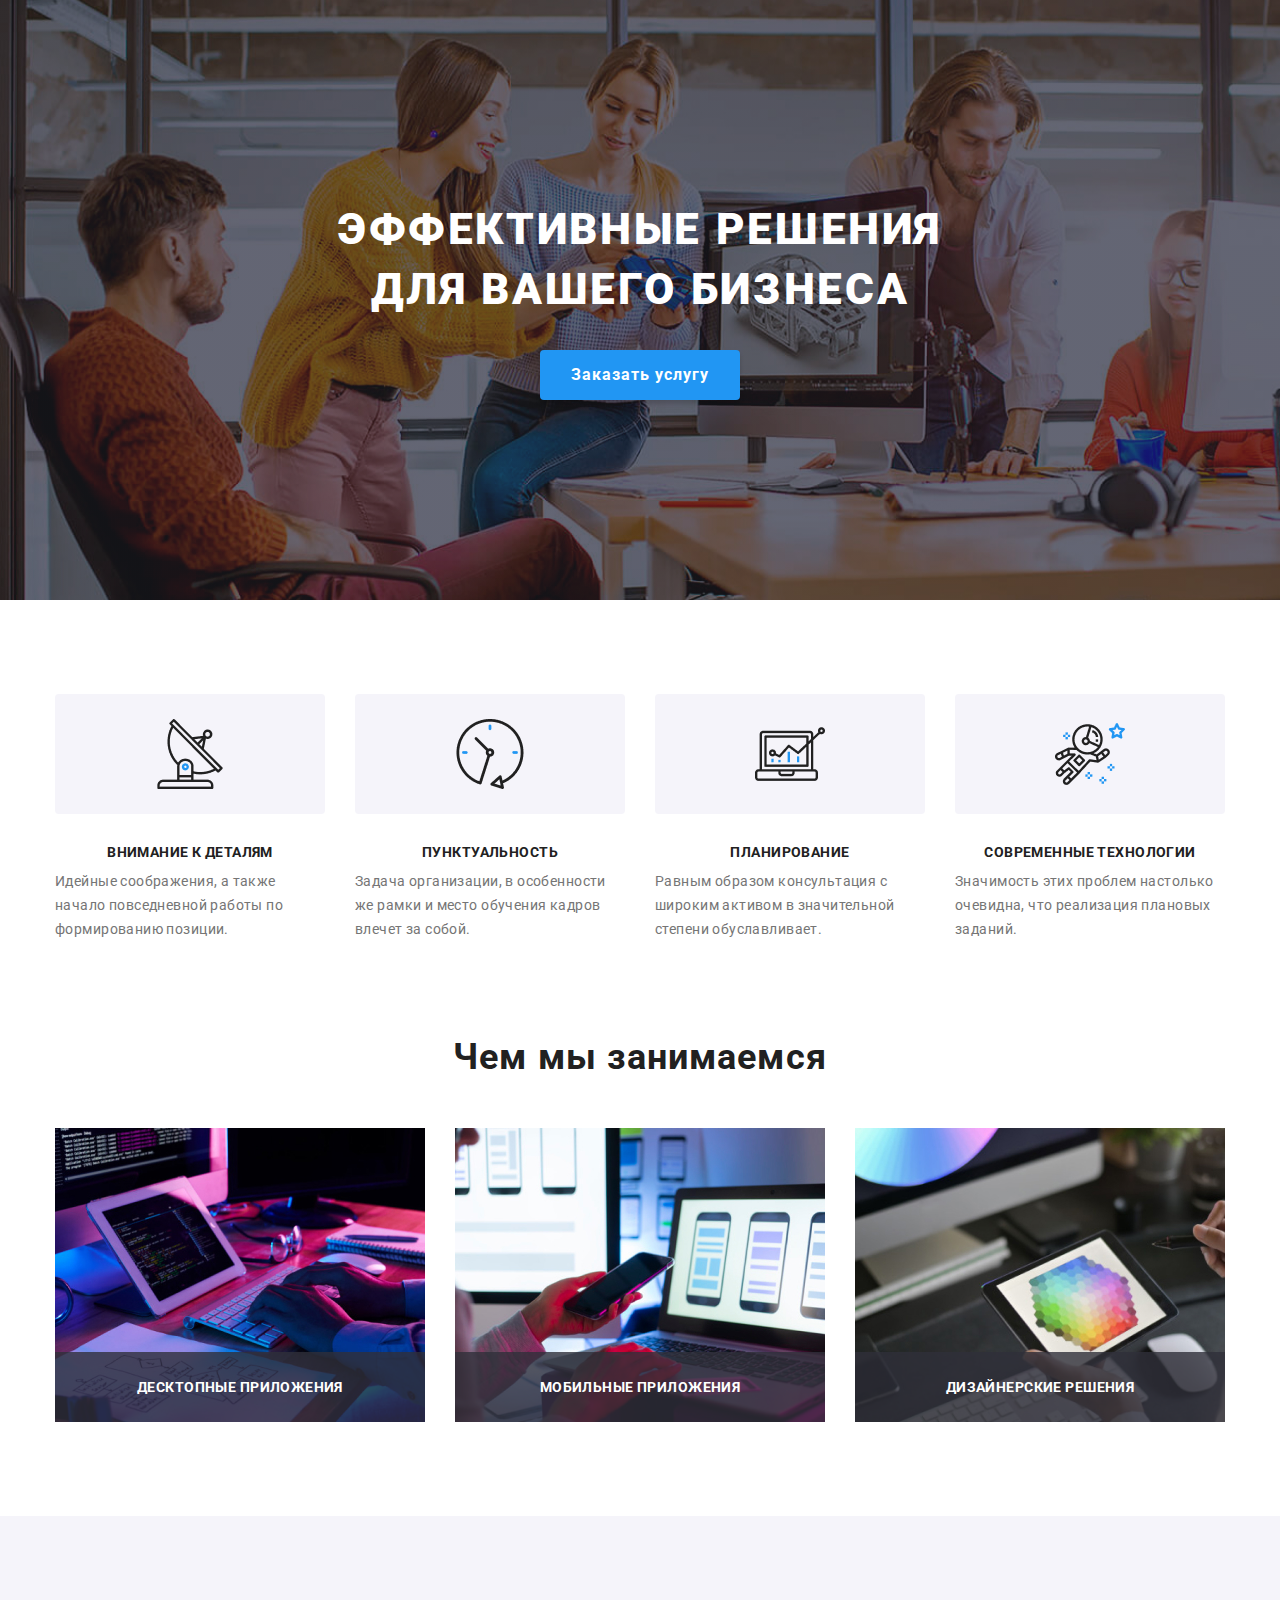
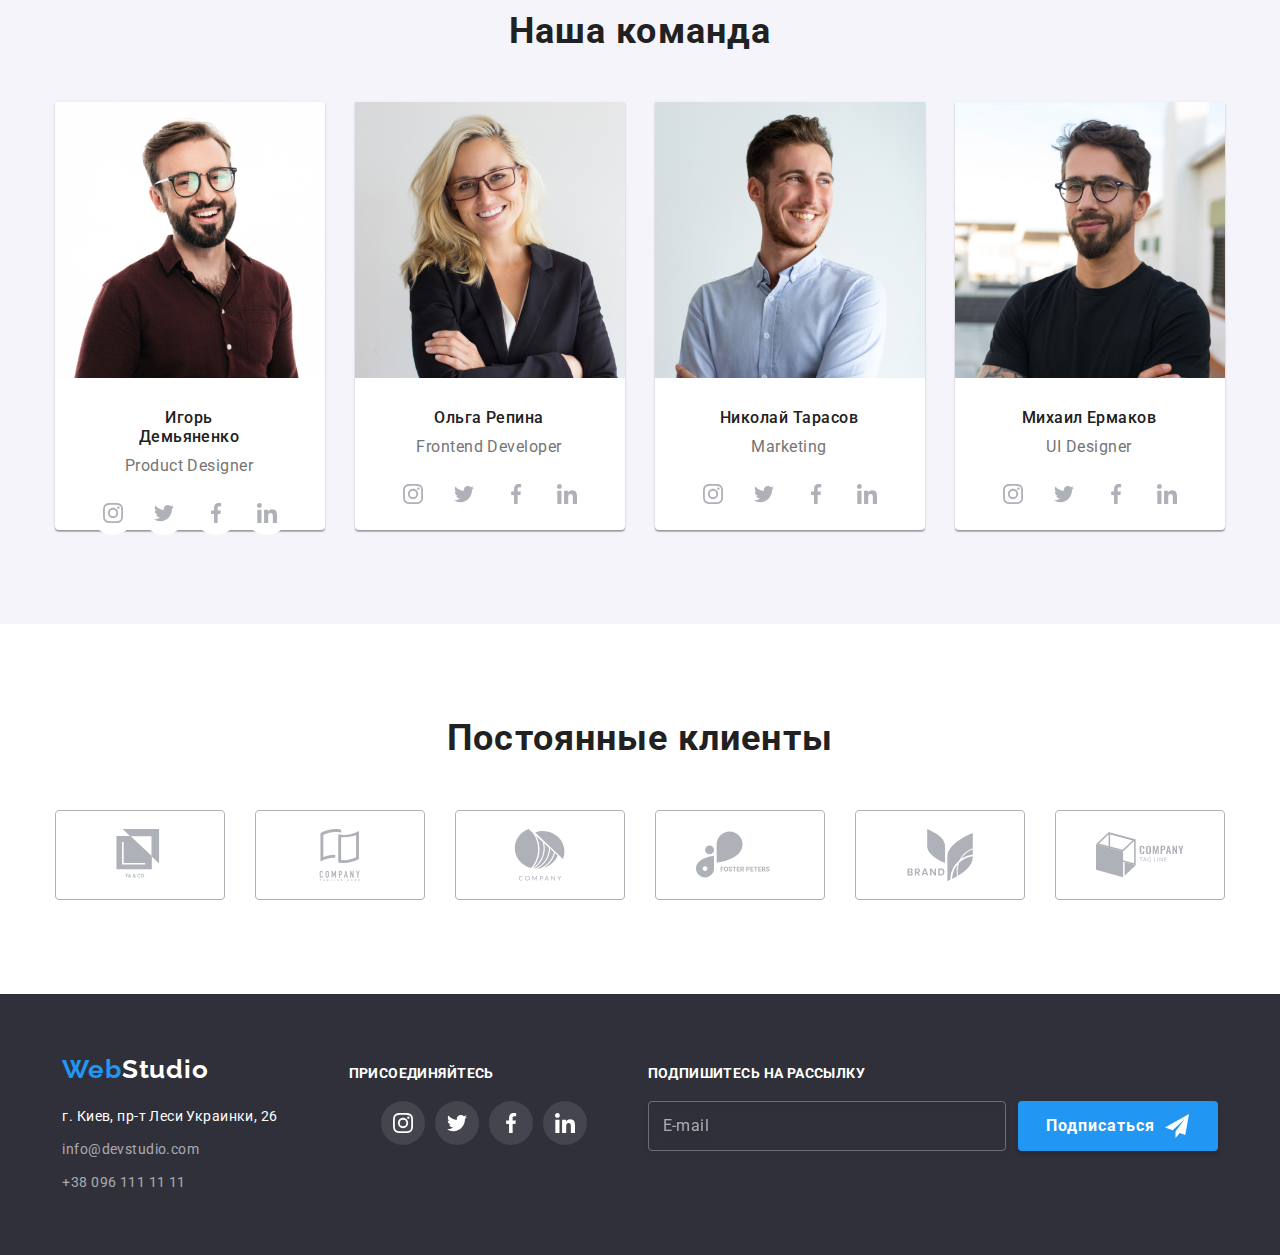
==== commit abbe5fba: "end" ====
--- a/index.html
+++ b/index.html
@@ -168,12 +168,22 @@
           <h2 class="our-team-title">Наша команда</h2>
           <ul class="our-team-list list">
             <li class="our-team-list-item">
-              <img
-                class="our-team-list-img"
-                src="./images/our-team/igor.jpg"
-                alt="Игорь Демьяненко"
-                
-              />
+              <picture>
+                <source 
+                srcset="./images/our-team/Igor-mobile.jpg 1x, ./images/our-team/Igor-mobile@2x.jpg 2x"
+                media="(min-width: 320px)">
+
+                <source 
+                srcset="./images/our-team/Igor-tablet.jpg 1x, ./images/our-team/Igor-tablet@2x.jpg 2x"
+                media="(min-width: 768px)">
+
+                <source 
+                srcset="./images/our-team/Igor-desktop.jpg 1x, ./images/our-team/Igor-desktop@2x.jpg 2x"
+                media="(min-width: 1200px)">
+
+                  <img class="our-team-list-img" src="./images/our-team/Igor-mobile.jpg" alt="Игорь Демьяненко" />
+              </picture>
+              
               <div class="card-content">
                 <h3 class="our-team-list-name">Игорь Демьяненко</h3>
                 <p class="our-team-list-position" lang="en">Product Designer</p>
@@ -210,12 +220,19 @@
               </ul>
             </li>
             <li class="our-team-list-item">
-              <img
-                class="our-team-list-img"
-                src="./images/our-team/olga.jpg"
-                alt="Ольга Репина"
-                
-              />
+              <picture>
+                <source srcset="./images/our-team/Olga-mobile.jpg 1x, ./images/our-team/Olga-mobile@2x.jpg 2x"
+                  media="(min-width: 320px)">
+              
+                <source srcset="./images/our-team/Olga-tablet.jpg 1x, ./images/our-team/Olga-tablet@2x.jpg 2x"
+                  media="(min-width: 768px)">
+              
+                <source srcset="./images/our-team/Olga-desktop.jpg 1x, ./images/our-team/Olga-desktop@2x.jpg 2x"
+                  media="(min-width: 1200px)">
+              
+                <img class="our-team-list-img" src="./images/our-team/Olga-mobile.jpg" alt="Ольга Репина" />
+              </picture>
+              
               <div class="card-content">
                 <h3 class="our-team-list-name">Ольга Репина</h3>
                 <p class="our-team-list-position" lang="en">Frontend Developer</p>
@@ -252,12 +269,19 @@
               </ul>
             </li>
             <li class="our-team-list-item">
-              <img
-                class="our-team-list-img"
-                src="./images/our-team/nikolay.jpg"
-                alt="Николай Тарасов"
-                
-              />
+              <picture>
+                <source srcset="./images/our-team/Nikolai-mobile.jpg 1x, ./images/our-team/Nikolai-mobile@2x.jpg 2x"
+                  media="(min-width: 320px)">
+              
+                <source srcset="./images/our-team/Nikolai-tablet.jpg 1x, ./images/our-team/Nikolai-tablet@2x.jpg 2x"
+                  media="(min-width: 768px)">
+              
+                <source srcset="./images/our-team/Nikolai-desktop.jpg 1x, ./images/our-team/Nikolai-desktop@2x.jpg 2x"
+                  media="(min-width: 1200px)">
+              
+                <img class="our-team-list-img" src="./images/our-team/Nikolai-mobile.jpg" alt="Николай Тарасов" />
+              </picture>
+              
               <div class="card-content">
                 <h3 class="our-team-list-name">Николай Тарасов</h3>
                 <p class="our-team-list-position" lang="en">Marketing</p>
@@ -294,12 +318,19 @@
               </ul>
             </li>
             <li class="our-team-list-item">
-              <img
-                class="our-team-list-img"
-                src="./images/our-team/michael.jpg"
-                alt="Михаил Ермаков"
-                
-              />
+              <picture>
+                <source srcset="./images/our-team/Michael-mobile.jpg 1x, ./images/our-team/Michael-mobile@2x.jpg 2x"
+                  media="(min-width: 320px)">
+              
+                <source srcset="./images/our-team/Michael-tablet.jpg 1x, ./images/our-team/Michael-tablet@2x.jpg 2x"
+                  media="(min-width: 768px)">
+              
+                <source srcset="./images/our-team/Michael-desktop.jpg 1x, ./images/our-team/Michael-desktop@2x.jpg 2x"
+                  media="(min-width: 1200px)">
+              
+                <img class="our-team-list-img" src="./images/our-team/Michael-mobile.jpg" alt="Михаил Ермаков" />
+              </picture>
+              
               <div class="card-content">
                 <h3 class="our-team-list-name">Михаил Ермаков</h3>
                 <p class="our-team-list-position" lang="en">UI Designer</p>
@@ -341,7 +372,7 @@
 
       <!-- clients list -->
 
-      <!-- <section class="clients">
+      <section class="clients">
         <div class="container">
           <h2 class="clients-title">Постоянные клиенты</h2>
           <ul class="clients-list list">
@@ -389,12 +420,12 @@
             </li>
           </ul>
         </div>
-      </section>-->
+      </section>
     </main>
 
     <!--contacts-->
 
-    <!-- <footer class="footer">
+    <footer class="footer">
       <div class="container">
         <div class="contacts">
           <a class="logo link" href="./index.html"> <span class="logo-web">Web</span>Studio</a>
@@ -447,10 +478,10 @@
               </a>
             </li>
           </ul>
-        </div> -->
-
-
-        <!-- <form class="subscription-box" action="#">
+        </div>
+
+
+        <form class="subscription-box" action="#">
           <p class="box-title">Подпишитесь на рассылку</p>
           <div class="subscription-wrapper">
             <input class="subscription-input" id="mail" name="mail" type="email" placeholder="E-mail" />
@@ -463,7 +494,7 @@
           </div>
         </form>
       </div>
-    </footer> -->
+    </footer>
 
 
 
--- a/css/main.min.css
+++ b/css/main.min.css
@@ -1,2 +1,2 @@
-.visually-hidden{position:absolute !important;clip:rect(1px 1px 1px 1px);clip:rect(1px, 1px, 1px, 1px);padding:0 !important;border:0 !important;height:1px !important;width:1px !important;overflow:hidden}*,*::before,*::after{margin:0;padding:0}body{font-family:"Roboto", sans-serif;font-style:normal}.list{list-style:none}.link{text-decoration:none}.address{font-style:normal}img{display:block}.is-hidden{opacity:0;visibility:hidden;pointer-events:none}.container{padding:0 15px}@media screen and (min-width: 480px){.container{width:480px;margin:0auto}}@media screen and (min-width: 768px){.container{width:768px}.header .container{display:flex;align-items:center}.footer .container{display:flex;align-items:baseline}}@media screen and (min-width: 1200px){.container{width:1200px}.header .container{display:flex;align-items:center}.footer .container{display:flex;align-items:baseline}}.logo{margin-right:70px;font-family:Raleway;font-style:normal;font-weight:700;font-size:26px;line-height:1.192;letter-spacing:0.03em;color:#000}.logo-web{color:#2196f3}.backdrop{position:fixed;top:0;left:0;width:100%;height:100%;background-color:rgba(0,0,0,0.5);transition:all 500ms linear}.modal{position:absolute;top:50%;left:50%;transform:translate(-50%, -50%);width:528px;height:581px;background-color:#fff;padding:40px}.close-button{position:absolute;top:8px;right:8px;background-color:#fff;width:30px;height:30px;border-radius:50%;cursor:pointer;border:1px solid rgba(0,0,0,0.1);box-sizing:border-box;outline:none}.icon-button-close{fill:#212121;width:11px;height:11px;transition:all 250ms}.icon-button-close:hover,.icon-button-close:focus{fill:#2196f3}.close-button:hover .icon-button-close{fill:#2196f3}.modal-form{display:flex;flex-direction:column}.modal-form-field-wrapper{display:block;position:relative;margin-top:4px}.modal-form-field{margin-bottom:20px;font-family:Roboto;font-style:400;font-weight:400;font-size:12px;line-height:14px;letter-spacing:0.01em;color:#757575}.modal-form-field:not(:last-child){margin-bottom:10px}.modal-form-input{display:block;width:100%;height:40px;border:1px solid rgba(33,33,33,0.2);border-radius:4px;padding-left:42px}.modal-form-input:focus{border:1px solid #2196f3;box-sizing:border-box;border-radius:4px;outline:none}.modal-form-message{display:block;resize:none;height:120px;width:448px;border:1px solid rgba(33,33,33,0.2);border-radius:4px;margin-top:4px;padding-left:16px;padding-right:16px;padding-top:12px;padding-bottom:12px}.modal-form-message:focus{border:1px solid #2196f3;box-sizing:border-box;border-radius:4px;outline:none}.modal-form-message::placeholder{font-family:Roboto;font-style:400;font-weight:400;font-size:14px;line-height:16px;letter-spacing:0.01em;color:rgba(117,117,117,0.5)}.modal-form-title{font-family:Roboto;font-style:400;font-weight:700;font-size:20px;line-height:23px;text-align:center;letter-spacing:0.03em;color:#212121;margin-bottom:12px}.modal-form-btn{display:block;margin:0 auto;margin-top:30px;font-weight:700;font-size:16px;line-height:1.875;text-align:center;letter-spacing:0.06em;color:#fff;min-width:200px;height:50px;background:#2196f3;border-radius:4px;border-color:#2196f3;cursor:pointer}.modal-form-btn:hover,.modal-form-btn:focus{box-shadow:0px 4px 4px rgba(0,0,0,0.15);outline:none}.modal-form-svg-icon{position:absolute;top:50%;left:12px;transform:translateY(-50%)}.modal-form-input:focus+.modal-form-svg-icon{fill:#2196f3}.modal-form-policy-label{font-family:Roboto;font-style:400;font-weight:400;font-size:14px;line-height:24px;letter-spacing:0.03em;color:#757575;margin-top:20px}.modal-form-check-box:checked+.modal-form-policy-label:before{background-color:#2196f3;background-image:url(../images/modal-form/Check.png);background-repeat:no-repeat;background-position:center}.modal-form-policy-label::before{display:inline-block;content:"";width:16px;height:15px;outline:1px solid #000;margin-right:8px}.modal-form-check-box{width:16px;height:15px}.social-list{display:flex;justify-content:space-around}.social-list-link{display:flex;align-items:center;justify-content:center;width:44px;height:44px;background-color:#fff;border-radius:50%;transition:all 250ms cubic-bezier(0.4, 0, 0.2, 1)}.social-list-link:hover{background-color:#2196f3;transition:color 250ms cubic-bezier(0.4, 0, 0.2, 1)}.social-list-svg{width:20px;height:20px;fill:#afb1b8;transition:all 250ms cubic-bezier(0.4, 0, 0.2, 1)}.social-list-link:hover .social-list-svg{fill:#fff}.social-list-container{display:flex;flex-direction:column;margin-left:70px;width:206px;height:80px}.social-list-title{width:145px;height:16px;font-family:Roboto;font-style:normal;font-weight:bold;font-size:14px;line-height:16px;letter-spacing:0.03em;text-transform:uppercase;color:#fff;margin-bottom:20px}@media screen and (min-width: 320px) and (max-width: 767px){.social-list{padding-left:122px;padding-right:122px;padding-bottom:24px}}.header{padding:25px;border-bottom:1px solid #e5e5e5}.header .address{margin-left:auto}.header-tel-link,.header-mail-link{font-weight:500;font-size:14px;line-height:1.142;letter-spacing:0.02em;color:#757575;transition:color 250ms cubic-bezier(0.4, 0, 0.2, 1)}.header-mail-link-svg{width:16px;height:12px;margin-right:10px;fill:#757575;transition:color 250ms cubic-bezier(0.4, 0, 0.2, 1)}.header-mail-link:hover .header-mail-link-svg{fill:#2196f3}.header-mail-link:hover,.header-mail-link:focus{color:#2196f3}.header-tel-link-svg{width:10px;height:16px;margin-right:10px;fill:#757575;transition:color 250ms cubic-bezier(0.4, 0, 0.2, 1)}.header-tel-link:hover .header-tel-link-svg{fill:#2196f3}.header-tel-link:hover,.header-tel-link:focus{color:#2196f3}.adress-list{display:flex}.adress-list-item:not(:last-child){margin-right:30px}.navigation{display:flex;align-items:center}.navigation-list{display:flex}.navigation-list-item:not(:last-child){margin-right:50px}.navigation-list-link{position:relative;font-weight:500;font-size:14px;line-height:1.142;letter-spacing:0.02em;color:#212121;transition:color 250ms cubic-bezier(0.4, 0, 0.2, 1)}.navigation-list-link:hover,.navigation-list-link:focus{color:#2196f3}.streampage{color:#2196f3}.streampage::after{position:absolute;bottom:-32px;content:"";display:block;height:5px;width:100%;background-color:#2196f3;border-radius:4px}.hero{display:flex;justify-content:center;background-image:linear-gradient(rgba(47,48,58,0.4), rgba(47,48,58,0.4)),url("../images/hero/bg-img.jpg");background-repeat:no-repeat;background-size:cover;background-color:#c4c4c4}.hero-title{font-weight:900;font-size:26px;letter-spacing:0.06em;text-transform:uppercase;text-align:center;color:#fff}.hero-button{display:block;margin:0 auto;margin-top:30px;font-weight:700;font-size:16px;line-height:1.875;text-align:center;letter-spacing:0.06em;color:#fff;min-width:200px;height:50px;background-color:#2196f3;box-shadow:0px 4px 4px rgba(0,0,0,0.15);border:none;border-radius:4px;cursor:pointer;outline:none}.hero-button:hover,.hero-button:focus{background-color:#2196f3;box-shadow:0px 4px 4px rgba(0,0,0,0.15)}@media screen and (min-width: 320px) and (max-width: 1199px){.hero{padding-top:118px;padding-bottom:118px}.hero-title{line-height:42px;text-align:1.615}}@media screen and (min-device-pixel-ratio: 2) and (max-width: 767px), screen and (min-resolution: 192dpi) and (max-width: 767px), screen and (min-resolution: 2dppx) and (max-width: 767px){.hero{background-image:linear-gradient(rgba(47,48,58,0.4), rgba(47,48,58,0.4)),url("../images/hero/bg-img@2x.jpg")}}@media screen and (min-width: 768px){.hero{background-image:linear-gradient(rgba(47,48,58,0.4), rgba(47,48,58,0.4)),url("../images/hero/bg-img-tablet.jpg")}}@media screen and (min-device-pixel-ratio: 2) and (min-width: 768px), screen and (min-resolution: 192dpi) and (min-width: 768px), screen and (min-resolution: 2dppx) and (min-width: 768px){.hero{background-image:linear-gradient(rgba(47,48,58,0.4), rgba(47,48,58,0.4)),url("../images/hero/bg-img-tablet@2x.jpg")}}@media screen and (min-width: 1200px){.hero{background-image:linear-gradient(rgba(47,48,58,0.4), rgba(47,48,58,0.4)),url("../images/hero/bg-img-desktop.jpg");padding-top:200px;padding-bottom:200px}.hero-title{font-size:44px;line-height:1.363}}@media screen and (min-device-pixel-ratio: 2) and (min-width: 1200px), screen and (min-resolution: 192dpi) and (min-width: 1200px), screen and (min-resolution: 2dppx) and (min-width: 1200px){.hero{background-image:linear-gradient(rgba(47,48,58,0.4), rgba(47,48,58,0.4)),url("../images/hero/bg-img-desktop@2x.jpg")}}.about-us{display:flex;justify-content:center}.about-us-title{margin-bottom:10px;font-weight:700;font-size:14px;line-height:1.142;letter-spacing:0.03em;text-transform:uppercase;color:#212121;text-align:center}.about-us-description{font-weight:400;font-size:14px;line-height:1.714;letter-spacing:0.03em;color:#757575}@media screen and (min-width: 320px) and (max-width: 1199px){.about-us{padding-bottom:60px;padding-top:60px}}@media screen and (max-width: 1199px){.about-us-second{display:none}}.icon-antenna::before{content:"";display:block;background-color:#f5f4fa;border-radius:4px;margin-bottom:30px;background-image:url(../images/main-section-about-us/antenna.png);background-repeat:no-repeat;background-position:center}.icon-clock::before{content:"";display:block;background-color:#f5f4fa;border-radius:4px;margin-bottom:30px;background-image:url(../images/main-section-about-us/clock.png);background-repeat:no-repeat;background-position:center}.icon-diagram::before{content:"";display:block;background-color:#f5f4fa;border-radius:4px;margin-bottom:30px;background-image:url(../images/main-section-about-us/diagram.png);background-repeat:no-repeat;background-position:center}.icon-astronaut::before{content:"";display:block;background-color:#f5f4fa;border-radius:4px;margin-bottom:30px;background-image:url(../images/main-section-about-us/astronaut.png);background-repeat:no-repeat;background-position:center}@media screen and (min-width: 320px) and (max-width: 767px){.about-us-list-item:not(:last-child){padding-bottom:30px}.icon-antenna::before{min-width:320px;max-width:450px;min-height:120px}.icon-clock::before{min-width:320px;max-width:450px;min-height:120px}.icon-diagram::before{min-width:320px;max-width:450px;min-height:120px}.icon-astronaut::before{min-width:320px;max-width:450px;min-height:120px}}@media screen and (min-width: 768px) and (max-width: 1199px){.about-us-list{display:flex;flex-wrap:wrap;justify-content:space-between}.about-us-list-item{width:354px;height:251px}.about-us-list-item:not(:nth-last-child(-n+2)){margin-bottom:30px}.icon-antenna::before{width:354px;height:120px}.icon-clock::before{width:354px;height:120px}.icon-diagram::before{width:354px;height:120px}.icon-astronaut::before{width:354px;height:120px}}@media screen and (min-width: 1200px){.about-us{padding-bottom:94px;padding-top:94px}.about-us-list{display:flex;justify-content:space-between}.about-us-second{display:flex;justify-content:center}.about-us-bottom-title{font-weight:700;font-size:36px;line-height:1.167;text-align:center;letter-spacing:0.03em;color:#212121;margin-bottom:50px}.about-us-bottom-list{display:flex;justify-content:space-between}.about-us-list-item:not(:last-child){margin-right:30px}.about-us-list-item:not(:last-child){margin-right:30px}.about-us-overlay{position:absolute;width:370px;height:70px;bottom:0;left:0;background:rgba(47,48,58,0.8)}.about-us-overlay-description{font-family:Roboto;font-style:400;font-weight:700;font-size:14px;line-height:16px;text-align:center;letter-spacing:0.03em;text-transform:uppercase;color:#fff;padding-top:27px;padding-bottom:27px}.about-us-img-overlay{position:relative}.icon-antenna::before{width:270px;height:120px}.icon-clock::before{width:270px;height:120px}.icon-diagram::before{width:270px;height:120px}.icon-astronaut::before{width:270px;height:120px}}.our-team{background-color:#f5f4fa}.our-team-title{margin-bottom:50px;font-weight:700;text-align:center;letter-spacing:0.03em;color:#212121}.our-team-list-name{font-weight:500;font-size:16px;line-height:1.187;text-align:center;letter-spacing:0.03em;color:#212121;margin-bottom:10px}.our-team-list-position{font-weight:400;font-size:16px;line-height:1.187;text-align:center;letter-spacing:0.03em;color:#757575}@media screen and (min-width: 320px) and (max-width: 1199px){.our-team{display:flex;justify-content:center;padding-top:60px;padding-bottom:60px}.our-team-title{font-size:28px;line-height:1.178}}@media screen and (min-width: 320px) and (max-width: 767px){.our-team-list-item{background:#fff;box-shadow:0px 1px 3px rgba(0,0,0,0.12),0px 1px 1px rgba(0,0,0,0.14),0px 2px 1px rgba(0,0,0,0.2);border-radius:0px 0px 4px 4px}.our-team-list-item:not(:last-child){margin-bottom:30px}.our-team-list-img{width:100%}.card-content{padding-top:30px;padding-bottom:16px;padding-right:148px;padding-left:150px}}.clients{padding-top:94px;padding-bottom:94px}.clients-list{display:flex;justify-content:space-between;align-items:center}.clients-icon{fill:#afb1b8;width:88px;height:52px;transition:all 250ms cubic-bezier(0.4, 0, 0.2, 1)}.clients-link:hover .clients-icon,.clients-link:focus .clients-icon{fill:#2196f3}.clients-link{display:flex;justify-content:center;align-items:center;width:170px;height:90px;border:1px solid #afb1b8;box-sizing:border-box;border-radius:4px;transition:all 250ms cubic-bezier(0.4, 0, 0.2, 1)}.clients-link:hover,.clients-link:focus{border-color:#2196f3}.clients-title{margin-bottom:50px;font-weight:700;font-family:Roboto;font-style:normal;font-size:36px;line-height:1.167;text-align:center;letter-spacing:0.03em;color:#212121;margin-bottom:50px}.footer{padding-top:60px;padding-bottom:60px;background-color:#2f303a}.footer .social-list-svg{fill:#fff}.footer .social-list-link:hover{background-color:#2196f3}.footer .social-list-link{background-color:rgba(255,255,255,0.1)}.footer .social-list-item:not(:last-child){margin-right:10px}.footer .logo{color:#fff}.contacts{background-color:#2f303a}.contacts-list{margin-top:20px}.contacts-list-map{font-weight:400;font-size:14px;line-height:1.714;letter-spacing:0.03em;color:#fff}.contacts-list-mail,.contacts-list-tel{font-weight:400;font-size:14px;line-height:1.714;letter-spacing:0.03em;color:rgba(255,255,255,0.6)}.contacts-list-item:not(:last-child){margin-bottom:9px}.subscription-box{margin-left:93px}.subscription-wrapper{position:relative;display:inline-flex;align-items:center}.subscription-input{width:358px;height:50px;padding-left:14px;color:#fff;background-color:transparent;border:1px solid rgba(255,255,255,0.3);box-sizing:border-box;filter:drop-shadow(0px 4px 4px rgba(0,0,0,0.15));border-radius:4px;outline:none}.subscription-input::placeholder{color:rgba(255,255,255,0.6);font-family:Roboto;font-weight:400;font-size:16px;line-height:1.25;letter-spacing:0.03em}.subscription-btn{display:flex;justify-content:center;align-items:center;min-width:200px;height:50px;margin-left:12px;background-color:#2196f3;box-shadow:0px 4px 4px rgba(0,0,0,0.15);border:none;border-radius:4px;cursor:pointer}.subscription-btn-text{margin-right:10px;color:#fff;font-family:Roboto;font-weight:700;font-size:16px;line-height:1.875;letter-spacing:0.06em}.subscription-btn:hover,.subscription-btn:focus{background-color:#2196f3;outline:none}.subscription-icon{fill:#fff}.box-title{height:16px;font-family:Roboto;font-style:400;font-weight:700;font-size:14px;line-height:16px;letter-spacing:0.03em;color:#fff;text-transform:uppercase;margin-bottom:20px}
+.visually-hidden{position:absolute !important;clip:rect(1px 1px 1px 1px);clip:rect(1px, 1px, 1px, 1px);padding:0 !important;border:0 !important;height:1px !important;width:1px !important;overflow:hidden}*,*::before,*::after{margin:0;padding:0}body{font-family:"Roboto", sans-serif;font-style:normal}.list{list-style:none}.link{text-decoration:none}.address{font-style:normal}img{display:block}.is-hidden{opacity:0;visibility:hidden;pointer-events:none}.container{padding:0 15px}@media screen and (min-width: 480px){.container{width:480px;margin:0 auto}}@media screen and (min-width: 768px){.container{width:768px}.header .container{display:flex;align-items:center}.footer .container{display:flex;justify-content:center}}@media screen and (min-width: 1200px){.container{width:1200px}.header .container{display:flex;align-items:center}.footer .container{display:flex;align-items:baseline}}.logo{margin-right:70px;font-family:Raleway;font-style:normal;font-weight:700;font-size:26px;line-height:1.192;letter-spacing:0.03em;color:#000}.logo-web{color:#2196f3}.backdrop{position:fixed;top:0;left:0;width:100%;height:100%;background-color:rgba(0,0,0,0.5);transition:all 500ms linear}.modal{position:absolute;top:50%;left:50%;transform:translate(-50%, -50%);width:528px;height:581px;background-color:#fff;padding:40px}.close-button{position:absolute;top:8px;right:8px;background-color:#fff;width:30px;height:30px;border-radius:50%;cursor:pointer;border:1px solid rgba(0,0,0,0.1);box-sizing:border-box;outline:none}.icon-button-close{fill:#212121;width:11px;height:11px;transition:all 250ms}.icon-button-close:hover,.icon-button-close:focus{fill:#2196f3}.close-button:hover .icon-button-close{fill:#2196f3}.modal-form{display:flex;flex-direction:column}.modal-form-field-wrapper{display:block;position:relative;margin-top:4px}.modal-form-field{margin-bottom:20px;font-family:Roboto;font-style:400;font-weight:400;font-size:12px;line-height:14px;letter-spacing:0.01em;color:#757575}.modal-form-field:not(:last-child){margin-bottom:10px}.modal-form-input{display:block;width:100%;height:40px;border:1px solid rgba(33,33,33,0.2);border-radius:4px;padding-left:42px}.modal-form-input:focus{border:1px solid #2196f3;box-sizing:border-box;border-radius:4px;outline:none}.modal-form-message{display:block;resize:none;height:120px;width:448px;border:1px solid rgba(33,33,33,0.2);border-radius:4px;margin-top:4px;padding-left:16px;padding-right:16px;padding-top:12px;padding-bottom:12px}.modal-form-message:focus{border:1px solid #2196f3;box-sizing:border-box;border-radius:4px;outline:none}.modal-form-message::placeholder{font-family:Roboto;font-style:400;font-weight:400;font-size:14px;line-height:16px;letter-spacing:0.01em;color:rgba(117,117,117,0.5)}.modal-form-title{font-family:Roboto;font-style:400;font-weight:700;font-size:20px;line-height:23px;text-align:center;letter-spacing:0.03em;color:#212121;margin-bottom:12px}.modal-form-btn{display:block;margin:0 auto;margin-top:30px;font-weight:700;font-size:16px;line-height:1.875;text-align:center;letter-spacing:0.06em;color:#fff;min-width:200px;height:50px;background:#2196f3;border-radius:4px;border-color:#2196f3;cursor:pointer}.modal-form-btn:hover,.modal-form-btn:focus{box-shadow:0px 4px 4px rgba(0,0,0,0.15);outline:none}.modal-form-svg-icon{position:absolute;top:50%;left:12px;transform:translateY(-50%)}.modal-form-input:focus+.modal-form-svg-icon{fill:#2196f3}.modal-form-policy-label{font-family:Roboto;font-style:400;font-weight:400;font-size:14px;line-height:24px;letter-spacing:0.03em;color:#757575;margin-top:20px}.modal-form-check-box:checked+.modal-form-policy-label:before{background-color:#2196f3;background-image:url(../images/modal-form/Check.png);background-repeat:no-repeat;background-position:center}.modal-form-policy-label::before{display:inline-block;content:"";width:16px;height:15px;outline:1px solid #000;margin-right:8px}.modal-form-check-box{width:16px;height:15px}.social-list{display:flex;justify-content:space-around}.social-list-link{display:flex;align-items:center;justify-content:center;width:44px;height:44px;background-color:#fff;border-radius:50%;transition:all 250ms cubic-bezier(0.4, 0, 0.2, 1)}.social-list-link:hover{background-color:#2196f3;transition:color 250ms cubic-bezier(0.4, 0, 0.2, 1)}.social-list-svg{width:20px;height:20px;fill:#afb1b8;transition:all 250ms cubic-bezier(0.4, 0, 0.2, 1)}.social-list-link:hover .social-list-svg{fill:#fff}.social-list-container{display:flex;flex-direction:column;margin-left:70px;width:206px;height:80px}.social-list-title{width:145px;height:16px;font-family:Roboto;font-style:normal;font-weight:bold;font-size:14px;line-height:16px;letter-spacing:0.03em;text-transform:uppercase;color:#fff;margin-bottom:20px}@media screen and (min-width: 320px) and (max-width: 767px){.social-list{padding-left:122px;padding-right:122px;padding-bottom:24px}}@media screen and (min-width: 768px) and (max-width: 1199px){.social-list{padding-left:74px;padding-right:74px;padding-bottom:24px}}@media screen and (min-width: 1200px){.social-list{padding-left:32px;padding-right:32px;padding-bottom:30px}}.header{padding:25px;border-bottom:1px solid #e5e5e5}.header .address{margin-left:auto}.header-tel-link,.header-mail-link{font-weight:500;font-size:14px;line-height:1.142;letter-spacing:0.02em;color:#757575;transition:color 250ms cubic-bezier(0.4, 0, 0.2, 1)}.header-mail-link-svg{width:16px;height:12px;margin-right:10px;fill:#757575;transition:color 250ms cubic-bezier(0.4, 0, 0.2, 1)}.header-mail-link:hover .header-mail-link-svg{fill:#2196f3}.header-mail-link:hover,.header-mail-link:focus{color:#2196f3}.header-tel-link-svg{width:10px;height:16px;margin-right:10px;fill:#757575;transition:color 250ms cubic-bezier(0.4, 0, 0.2, 1)}.header-tel-link:hover .header-tel-link-svg{fill:#2196f3}.header-tel-link:hover,.header-tel-link:focus{color:#2196f3}.adress-list{display:flex}.adress-list-item:not(:last-child){margin-right:30px}.navigation{display:flex;align-items:center}.navigation-list{display:flex}.navigation-list-item:not(:last-child){margin-right:50px}.navigation-list-link{position:relative;font-weight:500;font-size:14px;line-height:1.142;letter-spacing:0.02em;color:#212121;transition:color 250ms cubic-bezier(0.4, 0, 0.2, 1)}.navigation-list-link:hover,.navigation-list-link:focus{color:#2196f3}.streampage{color:#2196f3}.streampage::after{position:absolute;bottom:-32px;content:"";display:block;height:5px;width:100%;background-color:#2196f3;border-radius:4px}.hero{background-image:linear-gradient(rgba(47,48,58,0.4), rgba(47,48,58,0.4)),url("../images/hero/bg-img.jpg");background-repeat:no-repeat;background-size:cover;background-color:#c4c4c4}.hero-title{font-weight:900;letter-spacing:0.06em;text-transform:uppercase;text-align:center;color:#fff}.hero-button{display:block;margin:0 auto;margin-top:30px;font-weight:700;font-size:16px;line-height:1.875;text-align:center;letter-spacing:0.06em;color:#fff;min-width:200px;height:50px;background-color:#2196f3;box-shadow:0px 4px 4px rgba(0,0,0,0.15);border:none;border-radius:4px;cursor:pointer;outline:none}.hero-button:hover,.hero-button:focus{background-color:#2196f3;box-shadow:0px 4px 4px rgba(0,0,0,0.15)}@media screen and (min-width: 320px) and (max-width: 1199px){.hero{padding-top:118px;padding-bottom:118px}.hero-title{font-size:26px}}@media screen and (min-device-pixel-ratio: 2) and (max-width: 767px), screen and (min-resolution: 192dpi) and (max-width: 767px), screen and (min-resolution: 2dppx) and (max-width: 767px){.hero{background-image:linear-gradient(rgba(47,48,58,0.4), rgba(47,48,58,0.4)),url("../images/hero/bg-img@2x.jpg")}}@media screen and (min-width: 768px){.hero{background-image:linear-gradient(rgba(47,48,58,0.4), rgba(47,48,58,0.4)),url("../images/hero/bg-img-tablet.jpg")}}@media screen and (min-device-pixel-ratio: 2) and (min-width: 768px), screen and (min-resolution: 192dpi) and (min-width: 768px), screen and (min-resolution: 2dppx) and (min-width: 768px){.hero{background-image:linear-gradient(rgba(47,48,58,0.4), rgba(47,48,58,0.4)),url("../images/hero/bg-img-tablet@2x.jpg")}}@media screen and (min-width: 1200px){.hero{background-image:linear-gradient(rgba(47,48,58,0.4), rgba(47,48,58,0.4)),url("../images/hero/bg-img-desktop.jpg");padding-top:200px;padding-bottom:200px}.hero-title{font-size:44px;line-height:1.363}}@media screen and (min-device-pixel-ratio: 2) and (min-width: 1200px), screen and (min-resolution: 192dpi) and (min-width: 1200px), screen and (min-resolution: 2dppx) and (min-width: 1200px){.hero{background-image:linear-gradient(rgba(47,48,58,0.4), rgba(47,48,58,0.4)),url("../images/hero/bg-img-desktop@2x.jpg")}}.about-us{display:flex;justify-content:center}.about-us-title{margin-bottom:10px;font-weight:700;font-size:14px;line-height:1.142;letter-spacing:0.03em;text-transform:uppercase;color:#212121;text-align:center}.about-us-description{font-weight:400;font-size:14px;line-height:1.714;letter-spacing:0.03em;color:#757575}@media screen and (min-width: 320px) and (max-width: 1199px){.about-us{padding-bottom:60px;padding-top:60px}}@media screen and (max-width: 1199px){.about-us-second{display:none}}.icon-antenna::before{content:"";display:block;background-color:#f5f4fa;border-radius:4px;margin-bottom:30px;background-image:url(../images/main-section-about-us/antenna.png);background-repeat:no-repeat;background-position:center}.icon-clock::before{content:"";display:block;background-color:#f5f4fa;border-radius:4px;margin-bottom:30px;background-image:url(../images/main-section-about-us/clock.png);background-repeat:no-repeat;background-position:center}.icon-diagram::before{content:"";display:block;background-color:#f5f4fa;border-radius:4px;margin-bottom:30px;background-image:url(../images/main-section-about-us/diagram.png);background-repeat:no-repeat;background-position:center}.icon-astronaut::before{content:"";display:block;background-color:#f5f4fa;border-radius:4px;margin-bottom:30px;background-image:url(../images/main-section-about-us/astronaut.png);background-repeat:no-repeat;background-position:center}@media screen and (min-width: 320px) and (max-width: 767px){.about-us-list-item:not(:last-child){padding-bottom:30px}.icon-antenna::before{min-width:320px;max-width:450px;min-height:120px}.icon-clock::before{min-width:320px;max-width:450px;min-height:120px}.icon-diagram::before{min-width:320px;max-width:450px;min-height:120px}.icon-astronaut::before{min-width:320px;max-width:450px;min-height:120px}}@media screen and (min-width: 768px) and (max-width: 1199px){.about-us-list{display:flex;flex-wrap:wrap;justify-content:space-between}.about-us-list-item{width:354px;height:251px}.about-us-list-item:not(:nth-last-child(-n+2)){margin-bottom:30px}.icon-antenna::before{width:354px;height:120px}.icon-clock::before{width:354px;height:120px}.icon-diagram::before{width:354px;height:120px}.icon-astronaut::before{width:354px;height:120px}}@media screen and (min-width: 1200px){.about-us{padding-bottom:94px;padding-top:94px}.about-us-list{display:flex;justify-content:space-between}.about-us-second{display:flex;justify-content:center;padding-bottom:94px}.about-us-bottom-title{font-weight:700;font-size:36px;line-height:1.167;text-align:center;letter-spacing:0.03em;color:#212121;margin-bottom:50px}.about-us-bottom-list{display:flex;justify-content:space-between}.about-us-list-item:not(:last-child){margin-right:30px}.about-us-list-item:not(:last-child){margin-right:30px}.about-us-overlay{position:absolute;width:370px;height:70px;bottom:0;left:0;background:rgba(47,48,58,0.8)}.about-us-overlay-description{font-family:Roboto;font-style:400;font-weight:700;font-size:14px;line-height:16px;text-align:center;letter-spacing:0.03em;text-transform:uppercase;color:#fff;padding-top:27px;padding-bottom:27px}.about-us-img-overlay{position:relative}.icon-antenna::before{width:270px;height:120px}.icon-clock::before{width:270px;height:120px}.icon-diagram::before{width:270px;height:120px}.icon-astronaut::before{width:270px;height:120px}}.our-team{background-color:#f5f4fa}.our-team-title{margin-bottom:50px;font-weight:700;text-align:center;letter-spacing:0.03em;color:#212121}.our-team-list-name{font-weight:500;font-size:16px;line-height:1.187;text-align:center;letter-spacing:0.03em;color:#212121;margin-bottom:10px}.our-team-list-position{font-weight:400;font-size:16px;line-height:1.187;text-align:center;letter-spacing:0.03em;color:#757575}.our-team-list-item{background:#fff;box-shadow:0px 1px 3px rgba(0,0,0,0.12),0px 1px 1px rgba(0,0,0,0.14),0px 2px 1px rgba(0,0,0,0.2);border-radius:0px 0px 4px 4px}.our-team-list-img{width:100%}.card-content{padding-top:30px;padding-bottom:16px}@media screen and (min-width: 320px) and (max-width: 1199px){.our-team{padding-top:60px;padding-bottom:60px}.our-team-title{font-size:28px;line-height:1.178}}@media screen and (min-width: 320px) and (max-width: 767px){.our-team-list-item:not(:last-child){margin-bottom:30px}.card-content{padding-right:148px;padding-left:150px}}@media screen and (min-width: 768px) and (max-width: 1199px){.our-team-list{display:flex;flex-wrap:wrap;justify-content:space-between}.our-team-list-item{width:354px}.our-team-list-item:not(:nth-last-child(-n+2)){margin-bottom:30px}.card-content{padding-right:102px;padding-left:100px}}@media screen and (min-width: 1200px){.our-team{padding-top:94px;padding-bottom:94px}.our-team-list{display:flex;justify-content:space-between}.our-team-list-item{width:270px;height:428px}.our-team-title{font-size:36px;line-height:1.167}.card-content{padding-right:60px;padding-left:58px}}.clients-icon{fill:#afb1b8;width:88px;height:52px;transition:all 250ms cubic-bezier(0.4, 0, 0.2, 1)}.clients-link:hover .clients-icon,.clients-link:focus .clients-icon{fill:#2196f3}.clients-link{display:flex;justify-content:center;align-items:center;border:1px solid #afb1b8;box-sizing:border-box;border-radius:4px;transition:all 250ms cubic-bezier(0.4, 0, 0.2, 1)}.clients-link:hover,.clients-link:focus{border-color:#2196f3}.clients-title{margin-bottom:50px;font-weight:700;font-family:Roboto;font-style:normal;text-align:center;letter-spacing:0.03em;color:#212121;margin-bottom:50px}@media screen and (min-width: 320px) and (max-width: 1199px){.clients-title{font-size:28px;line-height:1.17}}@media screen and (min-width: 320px) and (max-width: 767px){.clients{padding-top:60px;padding-bottom:60px}.clients-list{display:flex;flex-wrap:wrap;justify-content:space-between}.clients-list-item:not(:nth-last-child(-n+2)){margin-bottom:30px}.clients-link{width:210px;height:90px}}@media screen and (min-width: 768px) and (max-width: 1199px){.clients{padding-top:60px;padding-bottom:60px}.clients-list{display:flex;flex-wrap:wrap;justify-content:space-between}.clients-list-item:not(:nth-last-child(-n+3)){margin-bottom:30px}.clients-link{width:226px;height:90px}}@media screen and (min-width: 1200px){.clients{padding-top:94px;padding-bottom:94px}.clients-list{display:flex;flex-wrap:wrap;justify-content:space-between}.clients-link{width:170px;height:90px}.clients-title{font-size:36px;line-height:1.16}}.footer{padding-top:60px;padding-bottom:60px;background-color:#2f303a}.footer .social-list-svg{fill:#fff}.footer .social-list-link:hover{background-color:#2196f3}.footer .social-list-link{background-color:rgba(255,255,255,0.1)}.footer .social-list-item:not(:last-child){margin-right:10px}.footer .logo{color:#fff}.contacts{background-color:#2f303a}.contacts-list{margin-top:20px}.contacts-list-map{font-weight:400;font-size:14px;line-height:1.714;letter-spacing:0.03em;color:#fff}.contacts-list-mail,.contacts-list-tel{font-weight:400;font-size:14px;line-height:1.714;letter-spacing:0.03em;color:rgba(255,255,255,0.6)}.contacts-list-item:not(:last-child){margin-bottom:9px}@media screen and (min-width: 320px) and (max-width: 767px){.contacts{text-align:center}}.subscription-box{margin-left:93px}.subscription-wrapper{position:relative;display:inline-flex;align-items:center}.subscription-input{width:358px;height:50px;padding-left:14px;color:#fff;background-color:transparent;border:1px solid rgba(255,255,255,0.3);box-sizing:border-box;filter:drop-shadow(0px 4px 4px rgba(0,0,0,0.15));border-radius:4px;outline:none}.subscription-input::placeholder{color:rgba(255,255,255,0.6);font-family:Roboto;font-weight:400;font-size:16px;line-height:1.25;letter-spacing:0.03em}.subscription-btn{display:flex;justify-content:center;align-items:center;min-width:200px;height:50px;margin-left:12px;background-color:#2196f3;box-shadow:0px 4px 4px rgba(0,0,0,0.15);border:none;border-radius:4px;cursor:pointer}.subscription-btn-text{margin-right:10px;color:#fff;font-family:Roboto;font-weight:700;font-size:16px;line-height:1.875;letter-spacing:0.06em}.subscription-btn:hover,.subscription-btn:focus{background-color:#2196f3;outline:none}.subscription-icon{fill:#fff}.box-title{height:16px;font-family:Roboto;font-style:400;font-weight:700;font-size:14px;line-height:16px;letter-spacing:0.03em;color:#fff;text-transform:uppercase;margin-bottom:20px}
 /*# sourceMappingURL=main.min.css.map */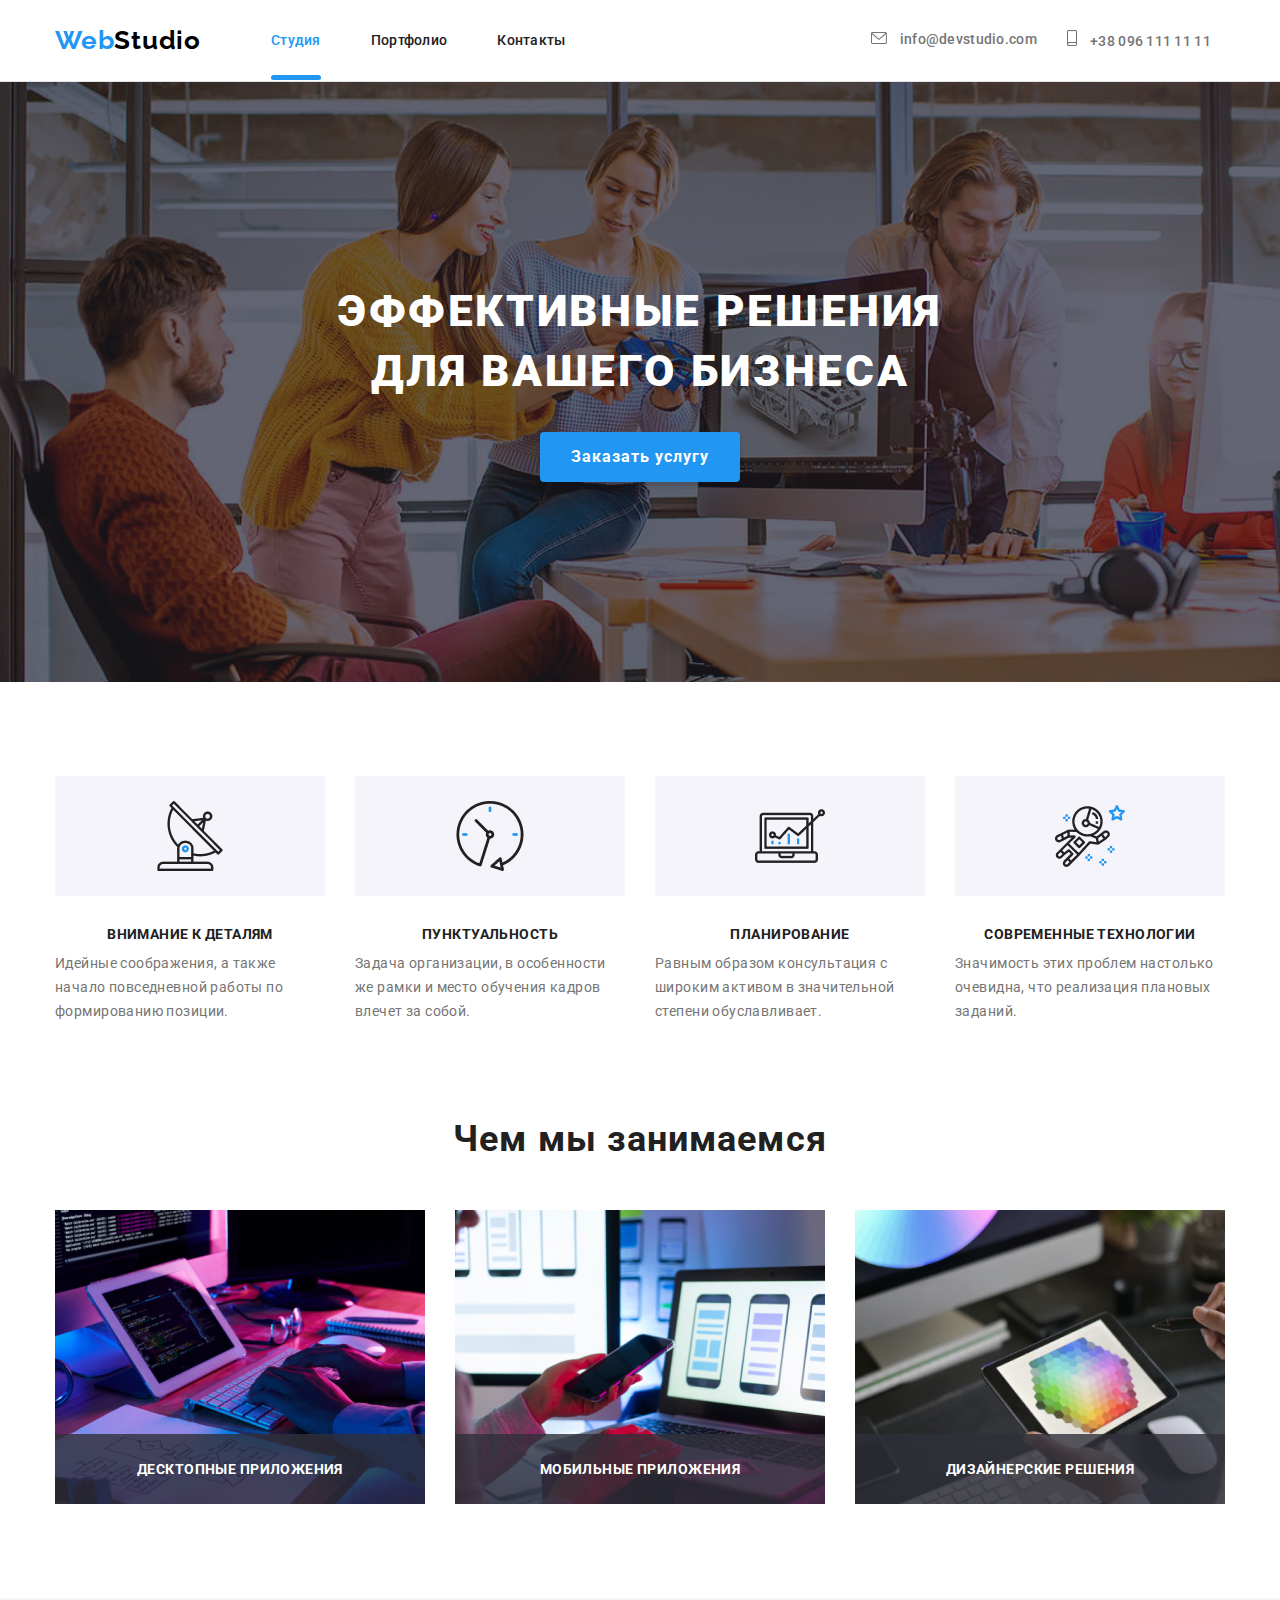
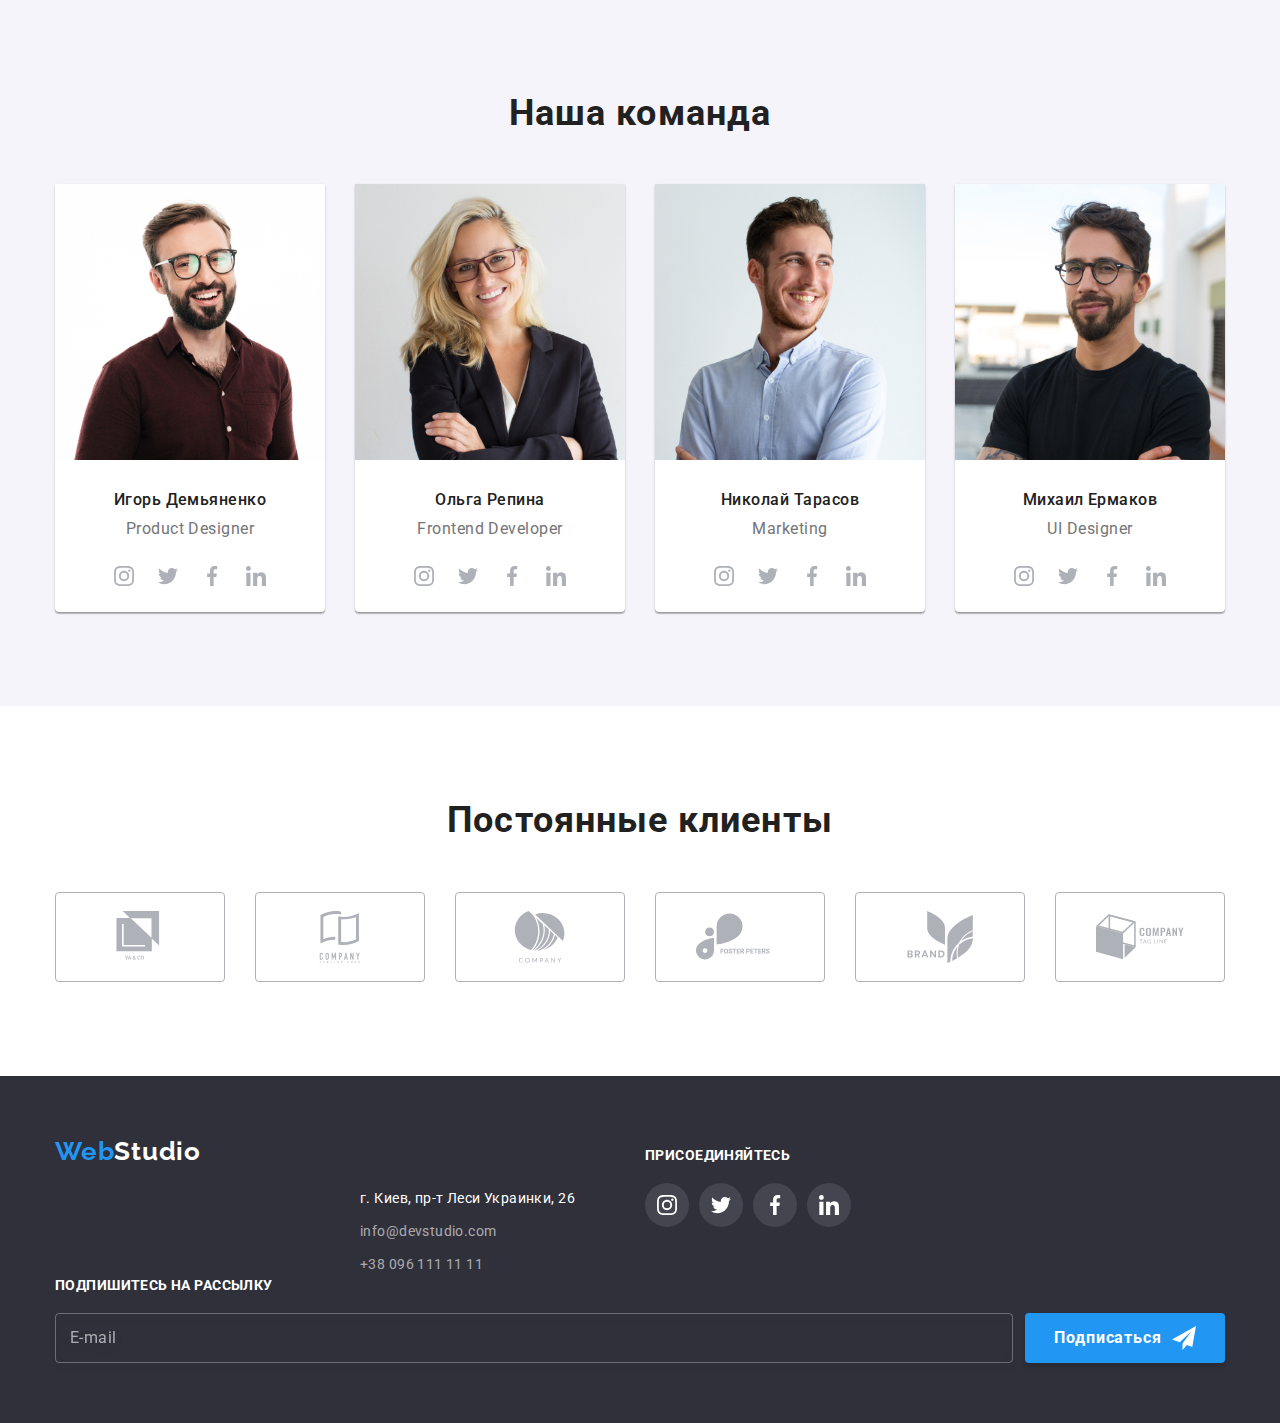
==== commit 3395c951: "dad" ====
--- a/index.html
+++ b/index.html
@@ -14,48 +14,76 @@
 
   <body>
     <!--header-->
-    <!-- <header class="header">
+    <header class="header">
       <div class="container">
         <nav class="navigation">
           <a class="logo link" href="./index.html" aria-label="логотип WebStudio">
-            <span class="logo-web">Web</span>Studio</a
-          >
-
-          <ul class="navigation-list list">
-            <li class="navigation-list-item">
-              <a class="navigation-list-link link streampage" href="./index.html">Студия</a>
-            </li>
-            <li class="navigation-list-item">
-              <a class="navigation-list-link link" href="./portfolio.html">Портфолио</a>
-            </li>
-            <li class="navigation-list-item">
-              <a class="navigation-list-link link" href="">Контакты</a>
-            </li>
-          </ul>
-        </nav>
-
-        <address class="address">
-          <ul class="adress-list list">
-            <li class="adress-list-item">
-              <a class="header-mail-link link" href="mailto:info@devstudio.com">
-                <svg class="header-mail-link-svg">
-                  <use href="./images/sprite.svg#icon-envelope"></use>
-                </svg>
-                info@devstudio.com
-              </a>
-            </li>
-            <li class="adress-list-item">
-              <a class="header-tel-link link" href="tel:+380961111111">
-                <svg class="header-tel-link-svg">
-                  <use href="./images/sprite.svg#icon-smartphone"></use>
-                </svg>
-                +38 096 111 11 11
-              </a>
-            </li>
-          </ul>
-        </address>
-      </div>
-    </header> -->
+            <span class="logo-web">Web</span>Studio</a>
+            
+            <button type="button" 
+            class="navigation-menu-button"
+            aria-expanded="false"
+            aria-controls="navigation-menu" 
+            data-menu-button>
+              <svg width="24" height="16" aria-label="переключатель меню"> 
+                <use class="navigation-icon-menu" href="./images/sprite.svg#icon-menu"></use>
+                <use class="navigation-icon-cross" href="./images/sprite.svg#icon-Vector"></use>
+              </svg>
+            </button>
+            <div class="navigation-menu" id="navigation-menu" data-menu>
+
+
+              <div class="navigation-box1">
+                
+              
+                <ul class="navigation-list list">
+                  <li class="navigation-list-item">
+                    <a class="navigation-list-link link streampage" href="./index.html">Студия</a>
+                  </li>
+                  <li class="navigation-list-item">
+                    <a class="navigation-list-link link" href="./portfolio.html">Портфолио</a>
+                  </li>
+                  <li class="navigation-list-item">
+                    <a class="navigation-list-link link" href="">Контакты</a>
+                  </li>
+                </ul>
+              </div>
+              
+              <div class="navigation-box2">
+                <address class="address">
+                  <ul class="adress-list list">
+                    <li class="adress-list-item">
+                      <a class="header-mail-link link" href="mailto:info@devstudio.com">
+                        <svg class="header-mail-link-svg">
+                          <use href="./images/sprite.svg#icon-envelope"></use>
+                        </svg>
+                        info@devstudio.com
+                      </a>
+                    </li>
+                    <li class="adress-list-item">
+                      <a class="header-tel-link link" href="tel:+380961111111">
+                        <svg class="header-tel-link-svg">
+                          <use href="./images/sprite.svg#icon-smartphone"></use>
+                        </svg>
+                        +38 096 111 11 11
+                      </a>
+                    </li>
+                  </ul>
+                </address>
+              </div>
+            </div>
+          </nav>
+        </div>
+      </header>
+          
+
+          
+
+            
+
+            
+
+        
 
     <main>
       <!--hero-->
@@ -576,6 +604,7 @@
       </div>
     </div>
     <script src="./js/modal.js"></script> -->
+    <script src="./js/menu.js"></script>
   </body>
 </html>
         
--- a/css/main.min.css
+++ b/css/main.min.css
@@ -1,2 +1,2 @@
-.visually-hidden{position:absolute !important;clip:rect(1px 1px 1px 1px);clip:rect(1px, 1px, 1px, 1px);padding:0 !important;border:0 !important;height:1px !important;width:1px !important;overflow:hidden}*,*::before,*::after{margin:0;padding:0}body{font-family:"Roboto", sans-serif;font-style:normal}.list{list-style:none}.link{text-decoration:none}.address{font-style:normal}img{display:block}.is-hidden{opacity:0;visibility:hidden;pointer-events:none}.container{padding:0 15px}@media screen and (min-width: 480px){.container{width:480px;margin:0 auto}}@media screen and (min-width: 768px){.container{width:768px}.header .container{display:flex;align-items:center}.footer .container{display:flex;justify-content:center}}@media screen and (min-width: 1200px){.container{width:1200px}.header .container{display:flex;align-items:center}.footer .container{display:flex;align-items:baseline}}.logo{margin-right:70px;font-family:Raleway;font-style:normal;font-weight:700;font-size:26px;line-height:1.192;letter-spacing:0.03em;color:#000}.logo-web{color:#2196f3}.backdrop{position:fixed;top:0;left:0;width:100%;height:100%;background-color:rgba(0,0,0,0.5);transition:all 500ms linear}.modal{position:absolute;top:50%;left:50%;transform:translate(-50%, -50%);width:528px;height:581px;background-color:#fff;padding:40px}.close-button{position:absolute;top:8px;right:8px;background-color:#fff;width:30px;height:30px;border-radius:50%;cursor:pointer;border:1px solid rgba(0,0,0,0.1);box-sizing:border-box;outline:none}.icon-button-close{fill:#212121;width:11px;height:11px;transition:all 250ms}.icon-button-close:hover,.icon-button-close:focus{fill:#2196f3}.close-button:hover .icon-button-close{fill:#2196f3}.modal-form{display:flex;flex-direction:column}.modal-form-field-wrapper{display:block;position:relative;margin-top:4px}.modal-form-field{margin-bottom:20px;font-family:Roboto;font-style:400;font-weight:400;font-size:12px;line-height:14px;letter-spacing:0.01em;color:#757575}.modal-form-field:not(:last-child){margin-bottom:10px}.modal-form-input{display:block;width:100%;height:40px;border:1px solid rgba(33,33,33,0.2);border-radius:4px;padding-left:42px}.modal-form-input:focus{border:1px solid #2196f3;box-sizing:border-box;border-radius:4px;outline:none}.modal-form-message{display:block;resize:none;height:120px;width:448px;border:1px solid rgba(33,33,33,0.2);border-radius:4px;margin-top:4px;padding-left:16px;padding-right:16px;padding-top:12px;padding-bottom:12px}.modal-form-message:focus{border:1px solid #2196f3;box-sizing:border-box;border-radius:4px;outline:none}.modal-form-message::placeholder{font-family:Roboto;font-style:400;font-weight:400;font-size:14px;line-height:16px;letter-spacing:0.01em;color:rgba(117,117,117,0.5)}.modal-form-title{font-family:Roboto;font-style:400;font-weight:700;font-size:20px;line-height:23px;text-align:center;letter-spacing:0.03em;color:#212121;margin-bottom:12px}.modal-form-btn{display:block;margin:0 auto;margin-top:30px;font-weight:700;font-size:16px;line-height:1.875;text-align:center;letter-spacing:0.06em;color:#fff;min-width:200px;height:50px;background:#2196f3;border-radius:4px;border-color:#2196f3;cursor:pointer}.modal-form-btn:hover,.modal-form-btn:focus{box-shadow:0px 4px 4px rgba(0,0,0,0.15);outline:none}.modal-form-svg-icon{position:absolute;top:50%;left:12px;transform:translateY(-50%)}.modal-form-input:focus+.modal-form-svg-icon{fill:#2196f3}.modal-form-policy-label{font-family:Roboto;font-style:400;font-weight:400;font-size:14px;line-height:24px;letter-spacing:0.03em;color:#757575;margin-top:20px}.modal-form-check-box:checked+.modal-form-policy-label:before{background-color:#2196f3;background-image:url(../images/modal-form/Check.png);background-repeat:no-repeat;background-position:center}.modal-form-policy-label::before{display:inline-block;content:"";width:16px;height:15px;outline:1px solid #000;margin-right:8px}.modal-form-check-box{width:16px;height:15px}.social-list{display:flex;justify-content:space-around}.social-list-link{display:flex;align-items:center;justify-content:center;width:44px;height:44px;background-color:#fff;border-radius:50%;transition:all 250ms cubic-bezier(0.4, 0, 0.2, 1)}.social-list-link:hover{background-color:#2196f3;transition:color 250ms cubic-bezier(0.4, 0, 0.2, 1)}.social-list-svg{width:20px;height:20px;fill:#afb1b8;transition:all 250ms cubic-bezier(0.4, 0, 0.2, 1)}.social-list-link:hover .social-list-svg{fill:#fff}.social-list-container{display:flex;flex-direction:column;margin-left:70px;width:206px;height:80px}.social-list-title{width:145px;height:16px;font-family:Roboto;font-style:normal;font-weight:bold;font-size:14px;line-height:16px;letter-spacing:0.03em;text-transform:uppercase;color:#fff;margin-bottom:20px}@media screen and (min-width: 320px) and (max-width: 767px){.social-list{padding-left:122px;padding-right:122px;padding-bottom:24px}}@media screen and (min-width: 768px) and (max-width: 1199px){.social-list{padding-left:74px;padding-right:74px;padding-bottom:24px}}@media screen and (min-width: 1200px){.social-list{padding-left:32px;padding-right:32px;padding-bottom:30px}}.header{padding:25px;border-bottom:1px solid #e5e5e5}.header .address{margin-left:auto}.header-tel-link,.header-mail-link{font-weight:500;font-size:14px;line-height:1.142;letter-spacing:0.02em;color:#757575;transition:color 250ms cubic-bezier(0.4, 0, 0.2, 1)}.header-mail-link-svg{width:16px;height:12px;margin-right:10px;fill:#757575;transition:color 250ms cubic-bezier(0.4, 0, 0.2, 1)}.header-mail-link:hover .header-mail-link-svg{fill:#2196f3}.header-mail-link:hover,.header-mail-link:focus{color:#2196f3}.header-tel-link-svg{width:10px;height:16px;margin-right:10px;fill:#757575;transition:color 250ms cubic-bezier(0.4, 0, 0.2, 1)}.header-tel-link:hover .header-tel-link-svg{fill:#2196f3}.header-tel-link:hover,.header-tel-link:focus{color:#2196f3}.adress-list{display:flex}.adress-list-item:not(:last-child){margin-right:30px}.navigation{display:flex;align-items:center}.navigation-list{display:flex}.navigation-list-item:not(:last-child){margin-right:50px}.navigation-list-link{position:relative;font-weight:500;font-size:14px;line-height:1.142;letter-spacing:0.02em;color:#212121;transition:color 250ms cubic-bezier(0.4, 0, 0.2, 1)}.navigation-list-link:hover,.navigation-list-link:focus{color:#2196f3}.streampage{color:#2196f3}.streampage::after{position:absolute;bottom:-32px;content:"";display:block;height:5px;width:100%;background-color:#2196f3;border-radius:4px}.hero{background-image:linear-gradient(rgba(47,48,58,0.4), rgba(47,48,58,0.4)),url("../images/hero/bg-img.jpg");background-repeat:no-repeat;background-size:cover;background-color:#c4c4c4}.hero-title{font-weight:900;letter-spacing:0.06em;text-transform:uppercase;text-align:center;color:#fff}.hero-button{display:block;margin:0 auto;margin-top:30px;font-weight:700;font-size:16px;line-height:1.875;text-align:center;letter-spacing:0.06em;color:#fff;min-width:200px;height:50px;background-color:#2196f3;box-shadow:0px 4px 4px rgba(0,0,0,0.15);border:none;border-radius:4px;cursor:pointer;outline:none}.hero-button:hover,.hero-button:focus{background-color:#2196f3;box-shadow:0px 4px 4px rgba(0,0,0,0.15)}@media screen and (min-width: 320px) and (max-width: 1199px){.hero{padding-top:118px;padding-bottom:118px}.hero-title{font-size:26px}}@media screen and (min-device-pixel-ratio: 2) and (max-width: 767px), screen and (min-resolution: 192dpi) and (max-width: 767px), screen and (min-resolution: 2dppx) and (max-width: 767px){.hero{background-image:linear-gradient(rgba(47,48,58,0.4), rgba(47,48,58,0.4)),url("../images/hero/bg-img@2x.jpg")}}@media screen and (min-width: 768px){.hero{background-image:linear-gradient(rgba(47,48,58,0.4), rgba(47,48,58,0.4)),url("../images/hero/bg-img-tablet.jpg")}}@media screen and (min-device-pixel-ratio: 2) and (min-width: 768px), screen and (min-resolution: 192dpi) and (min-width: 768px), screen and (min-resolution: 2dppx) and (min-width: 768px){.hero{background-image:linear-gradient(rgba(47,48,58,0.4), rgba(47,48,58,0.4)),url("../images/hero/bg-img-tablet@2x.jpg")}}@media screen and (min-width: 1200px){.hero{background-image:linear-gradient(rgba(47,48,58,0.4), rgba(47,48,58,0.4)),url("../images/hero/bg-img-desktop.jpg");padding-top:200px;padding-bottom:200px}.hero-title{font-size:44px;line-height:1.363}}@media screen and (min-device-pixel-ratio: 2) and (min-width: 1200px), screen and (min-resolution: 192dpi) and (min-width: 1200px), screen and (min-resolution: 2dppx) and (min-width: 1200px){.hero{background-image:linear-gradient(rgba(47,48,58,0.4), rgba(47,48,58,0.4)),url("../images/hero/bg-img-desktop@2x.jpg")}}.about-us{display:flex;justify-content:center}.about-us-title{margin-bottom:10px;font-weight:700;font-size:14px;line-height:1.142;letter-spacing:0.03em;text-transform:uppercase;color:#212121;text-align:center}.about-us-description{font-weight:400;font-size:14px;line-height:1.714;letter-spacing:0.03em;color:#757575}@media screen and (min-width: 320px) and (max-width: 1199px){.about-us{padding-bottom:60px;padding-top:60px}}@media screen and (max-width: 1199px){.about-us-second{display:none}}.icon-antenna::before{content:"";display:block;background-color:#f5f4fa;border-radius:4px;margin-bottom:30px;background-image:url(../images/main-section-about-us/antenna.png);background-repeat:no-repeat;background-position:center}.icon-clock::before{content:"";display:block;background-color:#f5f4fa;border-radius:4px;margin-bottom:30px;background-image:url(../images/main-section-about-us/clock.png);background-repeat:no-repeat;background-position:center}.icon-diagram::before{content:"";display:block;background-color:#f5f4fa;border-radius:4px;margin-bottom:30px;background-image:url(../images/main-section-about-us/diagram.png);background-repeat:no-repeat;background-position:center}.icon-astronaut::before{content:"";display:block;background-color:#f5f4fa;border-radius:4px;margin-bottom:30px;background-image:url(../images/main-section-about-us/astronaut.png);background-repeat:no-repeat;background-position:center}@media screen and (min-width: 320px) and (max-width: 767px){.about-us-list-item:not(:last-child){padding-bottom:30px}.icon-antenna::before{min-width:320px;max-width:450px;min-height:120px}.icon-clock::before{min-width:320px;max-width:450px;min-height:120px}.icon-diagram::before{min-width:320px;max-width:450px;min-height:120px}.icon-astronaut::before{min-width:320px;max-width:450px;min-height:120px}}@media screen and (min-width: 768px) and (max-width: 1199px){.about-us-list{display:flex;flex-wrap:wrap;justify-content:space-between}.about-us-list-item{width:354px;height:251px}.about-us-list-item:not(:nth-last-child(-n+2)){margin-bottom:30px}.icon-antenna::before{width:354px;height:120px}.icon-clock::before{width:354px;height:120px}.icon-diagram::before{width:354px;height:120px}.icon-astronaut::before{width:354px;height:120px}}@media screen and (min-width: 1200px){.about-us{padding-bottom:94px;padding-top:94px}.about-us-list{display:flex;justify-content:space-between}.about-us-second{display:flex;justify-content:center;padding-bottom:94px}.about-us-bottom-title{font-weight:700;font-size:36px;line-height:1.167;text-align:center;letter-spacing:0.03em;color:#212121;margin-bottom:50px}.about-us-bottom-list{display:flex;justify-content:space-between}.about-us-list-item:not(:last-child){margin-right:30px}.about-us-list-item:not(:last-child){margin-right:30px}.about-us-overlay{position:absolute;width:370px;height:70px;bottom:0;left:0;background:rgba(47,48,58,0.8)}.about-us-overlay-description{font-family:Roboto;font-style:400;font-weight:700;font-size:14px;line-height:16px;text-align:center;letter-spacing:0.03em;text-transform:uppercase;color:#fff;padding-top:27px;padding-bottom:27px}.about-us-img-overlay{position:relative}.icon-antenna::before{width:270px;height:120px}.icon-clock::before{width:270px;height:120px}.icon-diagram::before{width:270px;height:120px}.icon-astronaut::before{width:270px;height:120px}}.our-team{background-color:#f5f4fa}.our-team-title{margin-bottom:50px;font-weight:700;text-align:center;letter-spacing:0.03em;color:#212121}.our-team-list-name{font-weight:500;font-size:16px;line-height:1.187;text-align:center;letter-spacing:0.03em;color:#212121;margin-bottom:10px}.our-team-list-position{font-weight:400;font-size:16px;line-height:1.187;text-align:center;letter-spacing:0.03em;color:#757575}.our-team-list-item{background:#fff;box-shadow:0px 1px 3px rgba(0,0,0,0.12),0px 1px 1px rgba(0,0,0,0.14),0px 2px 1px rgba(0,0,0,0.2);border-radius:0px 0px 4px 4px}.our-team-list-img{width:100%}.card-content{padding-top:30px;padding-bottom:16px}@media screen and (min-width: 320px) and (max-width: 1199px){.our-team{padding-top:60px;padding-bottom:60px}.our-team-title{font-size:28px;line-height:1.178}}@media screen and (min-width: 320px) and (max-width: 767px){.our-team-list-item:not(:last-child){margin-bottom:30px}.card-content{padding-right:148px;padding-left:150px}}@media screen and (min-width: 768px) and (max-width: 1199px){.our-team-list{display:flex;flex-wrap:wrap;justify-content:space-between}.our-team-list-item{width:354px}.our-team-list-item:not(:nth-last-child(-n+2)){margin-bottom:30px}.card-content{padding-right:102px;padding-left:100px}}@media screen and (min-width: 1200px){.our-team{padding-top:94px;padding-bottom:94px}.our-team-list{display:flex;justify-content:space-between}.our-team-list-item{width:270px;height:428px}.our-team-title{font-size:36px;line-height:1.167}.card-content{padding-right:60px;padding-left:58px}}.clients-icon{fill:#afb1b8;width:88px;height:52px;transition:all 250ms cubic-bezier(0.4, 0, 0.2, 1)}.clients-link:hover .clients-icon,.clients-link:focus .clients-icon{fill:#2196f3}.clients-link{display:flex;justify-content:center;align-items:center;border:1px solid #afb1b8;box-sizing:border-box;border-radius:4px;transition:all 250ms cubic-bezier(0.4, 0, 0.2, 1)}.clients-link:hover,.clients-link:focus{border-color:#2196f3}.clients-title{margin-bottom:50px;font-weight:700;font-family:Roboto;font-style:normal;text-align:center;letter-spacing:0.03em;color:#212121;margin-bottom:50px}@media screen and (min-width: 320px) and (max-width: 1199px){.clients-title{font-size:28px;line-height:1.17}}@media screen and (min-width: 320px) and (max-width: 767px){.clients{padding-top:60px;padding-bottom:60px}.clients-list{display:flex;flex-wrap:wrap;justify-content:space-between}.clients-list-item:not(:nth-last-child(-n+2)){margin-bottom:30px}.clients-link{width:210px;height:90px}}@media screen and (min-width: 768px) and (max-width: 1199px){.clients{padding-top:60px;padding-bottom:60px}.clients-list{display:flex;flex-wrap:wrap;justify-content:space-between}.clients-list-item:not(:nth-last-child(-n+3)){margin-bottom:30px}.clients-link{width:226px;height:90px}}@media screen and (min-width: 1200px){.clients{padding-top:94px;padding-bottom:94px}.clients-list{display:flex;flex-wrap:wrap;justify-content:space-between}.clients-link{width:170px;height:90px}.clients-title{font-size:36px;line-height:1.16}}.footer{padding-top:60px;padding-bottom:60px;background-color:#2f303a}.footer .social-list-svg{fill:#fff}.footer .social-list-link:hover{background-color:#2196f3}.footer .social-list-link{background-color:rgba(255,255,255,0.1)}.footer .social-list-item:not(:last-child){margin-right:10px}.footer .logo{color:#fff}.contacts{background-color:#2f303a}.contacts-list{margin-top:20px}.contacts-list-map{font-weight:400;font-size:14px;line-height:1.714;letter-spacing:0.03em;color:#fff}.contacts-list-mail,.contacts-list-tel{font-weight:400;font-size:14px;line-height:1.714;letter-spacing:0.03em;color:rgba(255,255,255,0.6)}.contacts-list-item:not(:last-child){margin-bottom:9px}@media screen and (min-width: 320px) and (max-width: 767px){.contacts{text-align:center}}.subscription-box{margin-left:93px}.subscription-wrapper{position:relative;display:inline-flex;align-items:center}.subscription-input{width:358px;height:50px;padding-left:14px;color:#fff;background-color:transparent;border:1px solid rgba(255,255,255,0.3);box-sizing:border-box;filter:drop-shadow(0px 4px 4px rgba(0,0,0,0.15));border-radius:4px;outline:none}.subscription-input::placeholder{color:rgba(255,255,255,0.6);font-family:Roboto;font-weight:400;font-size:16px;line-height:1.25;letter-spacing:0.03em}.subscription-btn{display:flex;justify-content:center;align-items:center;min-width:200px;height:50px;margin-left:12px;background-color:#2196f3;box-shadow:0px 4px 4px rgba(0,0,0,0.15);border:none;border-radius:4px;cursor:pointer}.subscription-btn-text{margin-right:10px;color:#fff;font-family:Roboto;font-weight:700;font-size:16px;line-height:1.875;letter-spacing:0.06em}.subscription-btn:hover,.subscription-btn:focus{background-color:#2196f3;outline:none}.subscription-icon{fill:#fff}.box-title{height:16px;font-family:Roboto;font-style:400;font-weight:700;font-size:14px;line-height:16px;letter-spacing:0.03em;color:#fff;text-transform:uppercase;margin-bottom:20px}
+.visually-hidden{position:absolute !important;clip:rect(1px 1px 1px 1px);clip:rect(1px, 1px, 1px, 1px);padding:0 !important;border:0 !important;height:1px !important;width:1px !important;overflow:hidden}*,*::before,*::after{margin:0;padding:0}body{font-family:"Roboto", sans-serif;font-style:normal}.list{list-style:none}.link{text-decoration:none}.address{font-style:normal}img{display:block}.is-hidden{opacity:0;visibility:hidden;pointer-events:none}.container{padding:0 15px}@media screen and (min-width: 480px){.container{width:480px;margin:0 auto}}@media screen and (min-width: 768px){.container{width:768px}.header .container{display:flex;align-items:center}.footer .container{display:flex;flex-wrap:wrap;justify-content:center;align-items:baseline}}@media screen and (min-width: 1200px){.container{width:1200px}.header .container{display:flex;align-items:center}.footer .container{display:flex;align-items:baseline;justify-content:flex-start}}.logo{margin-right:70px;font-family:Raleway;font-style:normal;font-weight:700;font-size:26px;line-height:1.192;letter-spacing:0.03em;color:#000}.logo-web{color:#2196f3}.backdrop{position:fixed;top:0;left:0;width:100%;height:100%;background-color:rgba(0,0,0,0.5);transition:all 500ms linear}.modal{position:absolute;top:50%;left:50%;transform:translate(-50%, -50%);width:528px;height:581px;background-color:#fff;padding:40px}.close-button{position:absolute;top:8px;right:8px;background-color:#fff;width:30px;height:30px;border-radius:50%;cursor:pointer;border:1px solid rgba(0,0,0,0.1);box-sizing:border-box;outline:none}.icon-button-close{fill:#212121;width:11px;height:11px;transition:all 250ms}.icon-button-close:hover,.icon-button-close:focus{fill:#2196f3}.close-button:hover .icon-button-close{fill:#2196f3}.modal-form{display:flex;flex-direction:column}.modal-form-field-wrapper{display:block;position:relative;margin-top:4px}.modal-form-field{margin-bottom:20px;font-family:Roboto;font-style:400;font-weight:400;font-size:12px;line-height:14px;letter-spacing:0.01em;color:#757575}.modal-form-field:not(:last-child){margin-bottom:10px}.modal-form-input{display:block;width:100%;height:40px;border:1px solid rgba(33,33,33,0.2);border-radius:4px;padding-left:42px}.modal-form-input:focus{border:1px solid #2196f3;box-sizing:border-box;border-radius:4px;outline:none}.modal-form-message{display:block;resize:none;height:120px;width:448px;border:1px solid rgba(33,33,33,0.2);border-radius:4px;margin-top:4px;padding-left:16px;padding-right:16px;padding-top:12px;padding-bottom:12px}.modal-form-message:focus{border:1px solid #2196f3;box-sizing:border-box;border-radius:4px;outline:none}.modal-form-message::placeholder{font-family:Roboto;font-style:400;font-weight:400;font-size:14px;line-height:16px;letter-spacing:0.01em;color:rgba(117,117,117,0.5)}.modal-form-title{font-family:Roboto;font-style:400;font-weight:700;font-size:20px;line-height:23px;text-align:center;letter-spacing:0.03em;color:#212121;margin-bottom:12px}.modal-form-btn{display:block;margin:0 auto;margin-top:30px;font-weight:700;font-size:16px;line-height:1.875;text-align:center;letter-spacing:0.06em;color:#fff;min-width:200px;height:50px;background:#2196f3;border-radius:4px;border-color:#2196f3;cursor:pointer}.modal-form-btn:hover,.modal-form-btn:focus{box-shadow:0px 4px 4px rgba(0,0,0,0.15);outline:none}.modal-form-svg-icon{position:absolute;top:50%;left:12px;transform:translateY(-50%)}.modal-form-input:focus+.modal-form-svg-icon{fill:#2196f3}.modal-form-policy-label{font-family:Roboto;font-style:400;font-weight:400;font-size:14px;line-height:24px;letter-spacing:0.03em;color:#757575;margin-top:20px}.modal-form-check-box:checked+.modal-form-policy-label:before{background-color:#2196f3;background-image:url(../images/modal-form/Check.png);background-repeat:no-repeat;background-position:center}.modal-form-policy-label::before{display:inline-block;content:"";width:16px;height:15px;outline:1px solid #000;margin-right:8px}.modal-form-check-box{width:16px;height:15px}.social-list{display:flex;justify-content:center}.social-list-link{display:flex;align-items:center;justify-content:center;width:44px;height:44px;background-color:#fff;border-radius:50%;transition:all 250ms cubic-bezier(0.4, 0, 0.2, 1)}.social-list-link:hover{background-color:#2196f3;transition:color 250ms cubic-bezier(0.4, 0, 0.2, 1)}.social-list-svg{width:20px;height:20px;fill:#afb1b8;transition:all 250ms cubic-bezier(0.4, 0, 0.2, 1)}.social-list-link:hover .social-list-svg{fill:#fff}.social-list-container{display:flex;flex-direction:column}.social-list-title{font-family:Roboto;font-style:normal;font-weight:bold;font-size:14px;line-height:16px;letter-spacing:0.03em;text-transform:uppercase;color:#fff;margin-bottom:20px}@media screen and (max-width: 1199px){.social-list-title{text-align:center}}@media screen and (min-width: 320px) and (max-width: 767px){.social-list{padding-bottom:24px}}@media screen and (min-width: 768px) and (max-width: 1199px){.social-list{padding-bottom:24px}}@media screen and (min-width: 1200px){.social-list{padding-bottom:30px}}.header{position:relative;border-bottom:1px solid #e5e5e5}.header-tel-link,.header-mail-link{font-weight:500;font-size:14px;line-height:1.142;letter-spacing:0.02em;color:#757575;transition:color 250ms cubic-bezier(0.4, 0, 0.2, 1)}.header-mail-link-svg{width:16px;height:12px;margin-right:10px;fill:#757575;transition:color 250ms cubic-bezier(0.4, 0, 0.2, 1)}.header-mail-link:hover .header-mail-link-svg{fill:#2196f3}.header-mail-link:hover,.header-mail-link:focus{color:#2196f3}.header-tel-link-svg{width:10px;height:16px;margin-right:10px;fill:#757575;transition:color 250ms cubic-bezier(0.4, 0, 0.2, 1)}.header-tel-link:hover .header-tel-link-svg{fill:#2196f3}.header-tel-link:hover,.header-tel-link:focus{color:#2196f3}.navigation{display:flex;align-items:center}.navigation-list{display:flex}.navigation-list-item:not(:last-child){margin-right:50px}.navigation-list-link{position:relative;font-weight:500;font-size:14px;line-height:1.142;letter-spacing:0.02em;color:#212121;transition:color 250ms cubic-bezier(0.4, 0, 0.2, 1)}.navigation-list-link:hover,.navigation-list-link:focus{color:#2196f3}.navigation-menu-button{width:40px;height:40px;background-color:transparent;outline:none;border:none}.navigation-menu.is-open{display:block}.navigation-icon-cross{display:none}.navigation-menu-button.is-open .navigation-icon-cross{display:block}.navigation-menu-button.is-open .navigation-icon-menu{display:none}.streampage{color:#2196f3}.streampage::after{position:absolute;bottom:-32px;content:"";display:block;height:5px;width:100%;background-color:#2196f3;border-radius:4px}@media screen and (min-width: 768px){.header{display:flex;padding:25px}.address{margin-left:305px}.navigation-menu{display:flex;align-items:center}.navigation-menu-button{display:none}}@media screen and (min-width: 1200px){.header{display:flex;padding:25px}.adress-list{display:flex}.adress-list-item:not(:last-child){margin-right:30px}.navigation-menu-button{display:none}.navigation-menu{display:flex;justify-content:space-between}}@media screen and (max-width: 767px){.header{padding-top:16px;padding-bottom:16px}.navigation{display:flex;justify-content:space-between}.navigation-menu{display:none;position:absolute;top:100%;left:0;width:100%;background-color:red;padding:20px;text-align:center;font-size:20px}}.hero{background-image:linear-gradient(rgba(47,48,58,0.4), rgba(47,48,58,0.4)),url("../images/hero/bg-img.jpg");background-repeat:no-repeat;background-size:cover;background-color:#c4c4c4}.hero-title{font-weight:900;letter-spacing:0.06em;text-transform:uppercase;text-align:center;color:#fff}.hero-button{display:block;margin:0 auto;margin-top:30px;font-weight:700;font-size:16px;line-height:1.875;text-align:center;letter-spacing:0.06em;color:#fff;min-width:200px;height:50px;background-color:#2196f3;box-shadow:0px 4px 4px rgba(0,0,0,0.15);border:none;border-radius:4px;cursor:pointer;outline:none}.hero-button:hover,.hero-button:focus{background-color:#2196f3;box-shadow:0px 4px 4px rgba(0,0,0,0.15)}@media screen and (min-width: 320px) and (max-width: 1199px){.hero{padding-top:118px;padding-bottom:118px}.hero-title{font-size:26px}}@media screen and (min-device-pixel-ratio: 2) and (max-width: 767px), screen and (min-resolution: 192dpi) and (max-width: 767px), screen and (min-resolution: 2dppx) and (max-width: 767px){.hero{background-image:linear-gradient(rgba(47,48,58,0.4), rgba(47,48,58,0.4)),url("../images/hero/bg-img@2x.jpg")}}@media screen and (min-width: 768px){.hero{background-image:linear-gradient(rgba(47,48,58,0.4), rgba(47,48,58,0.4)),url("../images/hero/bg-img-tablet.jpg")}}@media screen and (min-device-pixel-ratio: 2) and (min-width: 768px), screen and (min-resolution: 192dpi) and (min-width: 768px), screen and (min-resolution: 2dppx) and (min-width: 768px){.hero{background-image:linear-gradient(rgba(47,48,58,0.4), rgba(47,48,58,0.4)),url("../images/hero/bg-img-tablet@2x.jpg")}}@media screen and (min-width: 1200px){.hero{background-image:linear-gradient(rgba(47,48,58,0.4), rgba(47,48,58,0.4)),url("../images/hero/bg-img-desktop.jpg");padding-top:200px;padding-bottom:200px}.hero-title{font-size:44px;line-height:1.363}}@media screen and (min-device-pixel-ratio: 2) and (min-width: 1200px), screen and (min-resolution: 192dpi) and (min-width: 1200px), screen and (min-resolution: 2dppx) and (min-width: 1200px){.hero{background-image:linear-gradient(rgba(47,48,58,0.4), rgba(47,48,58,0.4)),url("../images/hero/bg-img-desktop@2x.jpg")}}.about-us{display:flex;justify-content:center}.about-us-title{margin-bottom:10px;font-weight:700;font-size:14px;line-height:1.142;letter-spacing:0.03em;text-transform:uppercase;color:#212121;text-align:center}.about-us-description{font-weight:400;font-size:14px;line-height:1.714;letter-spacing:0.03em;color:#757575}@media screen and (min-width: 320px) and (max-width: 1199px){.about-us{padding-bottom:60px;padding-top:60px}}@media screen and (max-width: 1199px){.about-us-second{display:none}}.icon-antenna::before{content:"";display:block;background-color:#f5f4fa;border-radius:4px;margin-bottom:30px;background-image:url(../images/main-section-about-us/antenna.png);background-repeat:no-repeat;background-position:center}.icon-clock::before{content:"";display:block;background-color:#f5f4fa;border-radius:4px;margin-bottom:30px;background-image:url(../images/main-section-about-us/clock.png);background-repeat:no-repeat;background-position:center}.icon-diagram::before{content:"";display:block;background-color:#f5f4fa;border-radius:4px;margin-bottom:30px;background-image:url(../images/main-section-about-us/diagram.png);background-repeat:no-repeat;background-position:center}.icon-astronaut::before{content:"";display:block;background-color:#f5f4fa;border-radius:4px;margin-bottom:30px;background-image:url(../images/main-section-about-us/astronaut.png);background-repeat:no-repeat;background-position:center}@media screen and (min-width: 320px) and (max-width: 767px){.about-us-list-item:not(:last-child){padding-bottom:30px}.icon-antenna::before{max-width:450px;min-height:120px}}@media screen and (min-width: 320px) and (max-width: 767px) and (max-width: 479px){.icon-antenna::before{width:100%}}@media screen and (min-width: 320px) and (max-width: 767px){.icon-clock::before{max-width:450px;min-height:120px}}@media screen and (min-width: 320px) and (max-width: 767px) and (max-width: 479px){.icon-clock::before{width:100%}}@media screen and (min-width: 320px) and (max-width: 767px){.icon-diagram::before{max-width:450px;min-height:120px}}@media screen and (min-width: 320px) and (max-width: 767px) and (max-width: 479px){.icon-diagram::before{width:100%}}@media screen and (min-width: 320px) and (max-width: 767px){.icon-astronaut::before{max-width:450px;min-height:120px}}@media screen and (min-width: 320px) and (max-width: 767px) and (max-width: 479px){.icon-astronaut::before{width:100%}}@media screen and (min-width: 768px) and (max-width: 1199px){.about-us-list{display:flex;flex-wrap:wrap;justify-content:space-between}.about-us-list-item{width:354px;height:251px}.about-us-list-item:not(:nth-last-child(-n+2)){margin-bottom:30px}.icon-antenna::before{width:354px;height:120px}.icon-clock::before{width:354px;height:120px}.icon-diagram::before{width:354px;height:120px}.icon-astronaut::before{width:354px;height:120px}}@media screen and (min-width: 1200px){.about-us{padding-bottom:94px;padding-top:94px}.about-us-list{display:flex;justify-content:space-between}.about-us-second{display:flex;justify-content:center;padding-bottom:94px}.about-us-bottom-title{font-weight:700;font-size:36px;line-height:1.167;text-align:center;letter-spacing:0.03em;color:#212121;margin-bottom:50px}.about-us-bottom-list{display:flex;justify-content:space-between}.about-us-list-item:not(:last-child){margin-right:30px}.about-us-list-item:not(:last-child){margin-right:30px}.about-us-overlay{position:absolute;width:370px;height:70px;bottom:0;left:0;background:rgba(47,48,58,0.8)}.about-us-overlay-description{font-family:Roboto;font-style:400;font-weight:700;font-size:14px;line-height:16px;text-align:center;letter-spacing:0.03em;text-transform:uppercase;color:#fff;padding-top:27px;padding-bottom:27px}.about-us-img-overlay{position:relative}.icon-antenna::before{width:270px;height:120px}.icon-clock::before{width:270px;height:120px}.icon-diagram::before{width:270px;height:120px}.icon-astronaut::before{width:270px;height:120px}}.our-team{background-color:#f5f4fa}.our-team-title{margin-bottom:50px;font-weight:700;text-align:center;letter-spacing:0.03em;color:#212121}.our-team-list-name{font-weight:500;font-size:16px;line-height:1.187;text-align:center;letter-spacing:0.03em;color:#212121;margin-bottom:10px}.our-team-list-position{font-weight:400;font-size:16px;line-height:1.187;text-align:center;letter-spacing:0.03em;color:#757575}.our-team-list-item{background:#fff;box-shadow:0px 1px 3px rgba(0,0,0,0.12),0px 1px 1px rgba(0,0,0,0.14),0px 2px 1px rgba(0,0,0,0.2);border-radius:0px 0px 4px 4px}.our-team-list-img{width:100%}.card-content{text-align:center;padding-top:30px;padding-bottom:16px}@media screen and (min-width: 320px) and (max-width: 1199px){.our-team{padding-top:60px;padding-bottom:60px}.our-team-title{font-size:28px;line-height:1.178}}@media screen and (min-width: 320px) and (max-width: 767px){.our-team-list-item:not(:last-child){margin-bottom:30px}}@media screen and (min-width: 768px) and (max-width: 1199px){.our-team-list{display:flex;flex-wrap:wrap;justify-content:space-between}.our-team-list-item{width:354px}.our-team-list-item:not(:nth-last-child(-n+2)){margin-bottom:30px}}@media screen and (min-width: 1200px){.our-team{padding-top:94px;padding-bottom:94px}.our-team-list{display:flex;justify-content:space-between}.our-team-list-item{width:270px;height:428px}.our-team-title{font-size:36px;line-height:1.167}}.clients-icon{fill:#afb1b8;width:88px;height:52px;transition:all 250ms cubic-bezier(0.4, 0, 0.2, 1)}.clients-link:hover .clients-icon,.clients-link:focus .clients-icon{fill:#2196f3}.clients-link{display:flex;justify-content:center;align-items:center;border:1px solid #afb1b8;box-sizing:border-box;border-radius:4px;transition:all 250ms cubic-bezier(0.4, 0, 0.2, 1)}.clients-link:hover,.clients-link:focus{border-color:#2196f3}.clients-title{margin-bottom:50px;font-weight:700;font-family:Roboto;font-style:normal;text-align:center;letter-spacing:0.03em;color:#212121;margin-bottom:50px}@media screen and (min-width: 320px) and (max-width: 1199px){.clients-title{font-size:28px;line-height:1.17}}@media screen and (min-width: 320px) and (max-width: 767px){.clients{padding-top:60px;padding-bottom:60px}.clients-list{display:flex;flex-wrap:wrap;justify-content:space-between}}@media screen and (min-width: 320px) and (max-width: 767px) and (max-width: 479px){.clients-list-item{width:calc((100% - 30px) / 2)}}@media screen and (min-width: 320px) and (max-width: 767px){.clients-list-item:not(:nth-last-child(-n+2)){margin-bottom:30px}.clients-link{height:90px}}@media screen and (min-width: 320px) and (max-width: 767px) and (min-width: 480px){.clients-link{width:210px}}@media screen and (min-width: 320px) and (max-width: 767px) and (max-width: 479px){.clients-link{width:100%}}@media screen and (min-width: 768px) and (max-width: 1199px){.clients{padding-top:60px;padding-bottom:60px}.clients-list{display:flex;flex-wrap:wrap;justify-content:space-between}.clients-list-item:not(:nth-last-child(-n+3)){margin-bottom:30px}.clients-link{width:226px;height:90px}}@media screen and (min-width: 1200px){.clients{padding-top:94px;padding-bottom:94px}.clients-list{display:flex;flex-wrap:wrap;justify-content:space-between}.clients-link{width:170px;height:90px}.clients-title{font-size:36px;line-height:1.16}}.footer{padding-top:60px;padding-bottom:60px;background-color:#2f303a}@media screen and (max-width: 1199px){.footer{text-align:center}}.footer .social-list-svg{fill:#fff}.footer .social-list-link:hover{background-color:#2196f3}.footer .social-list-link{background-color:rgba(255,255,255,0.1)}.footer .social-list-item:not(:last-child){margin-right:10px}.footer .logo{color:#fff;margin-right:0}@media screen and (max-width: 1199px){.footer .social-list-container{margin-bottom:60px}}@media screen and (min-width: 1200px){.footer .social-list-container{margin-right:93px}}.contacts{background-color:#2f303a}@media screen and (max-width: 1199px){.contacts{margin-bottom:60px}}@media screen and (min-width: 768px) and (max-width: 1199px){.contacts{margin-right:165px}}@media screen and (min-width: 1200px){.contacts{margin-right:70px}}.contacts-list{margin-top:20px}.contacts-list-map{font-weight:400;font-size:14px;line-height:1.714;letter-spacing:0.03em;color:#fff}.contacts-list-mail,.contacts-list-tel{font-weight:400;font-size:14px;line-height:1.714;letter-spacing:0.03em;color:rgba(255,255,255,0.6)}.contacts-list-item:not(:last-child){margin-bottom:9px}@media screen and (max-width: 1199px){.subscription-box{text-align:center}}@media screen and (min-width: 1200px){.subscription-box{flex-grow:1}}.subscription-wrapper{position:relative}@media screen and (max-width: 1199px){.subscription-wrapper{display:flex;flex-direction:column;align-items:center}}@media screen and (min-width: 1200px){.subscription-wrapper{display:flex;width:100%}}.subscription-input{height:50px;padding-left:14px;color:#fff;background-color:transparent;border:1px solid rgba(255,255,255,0.3);box-sizing:border-box;filter:drop-shadow(0px 4px 4px rgba(0,0,0,0.15));border-radius:4px;outline:none}@media screen and (max-width: 767px){.subscription-input{width:100%}}@media screen and (min-width: 768px) and (max-width: 1199px){.subscription-input{width:450px}}@media screen and (min-width: 1200px){.subscription-input{width:100%;flex-grow:1}}@media screen and (max-width: 1199px){.subscription-input{margin-bottom:20px}}.subscription-input::placeholder{color:rgba(255,255,255,0.6);font-family:Roboto;font-weight:400;font-size:16px;line-height:1.25;letter-spacing:0.03em}.subscription-btn{display:flex;justify-content:center;align-items:center;min-width:200px;height:50px;background-color:#2196f3;box-shadow:0px 4px 4px rgba(0,0,0,0.15);border:none;border-radius:4px;cursor:pointer}@media screen and (min-width: 1200px){.subscription-btn{margin-left:12px}}.subscription-btn-text{margin-right:10px;color:#fff;font-family:Roboto;font-weight:700;font-size:16px;line-height:1.875;letter-spacing:0.06em}.subscription-btn:hover,.subscription-btn:focus{background-color:#2196f3;outline:none}.subscription-icon{fill:#fff}.box-title{height:16px;font-family:Roboto;font-style:400;font-weight:700;font-size:14px;line-height:16px;letter-spacing:0.03em;color:#fff;text-transform:uppercase;margin-bottom:20px}
 /*# sourceMappingURL=main.min.css.map */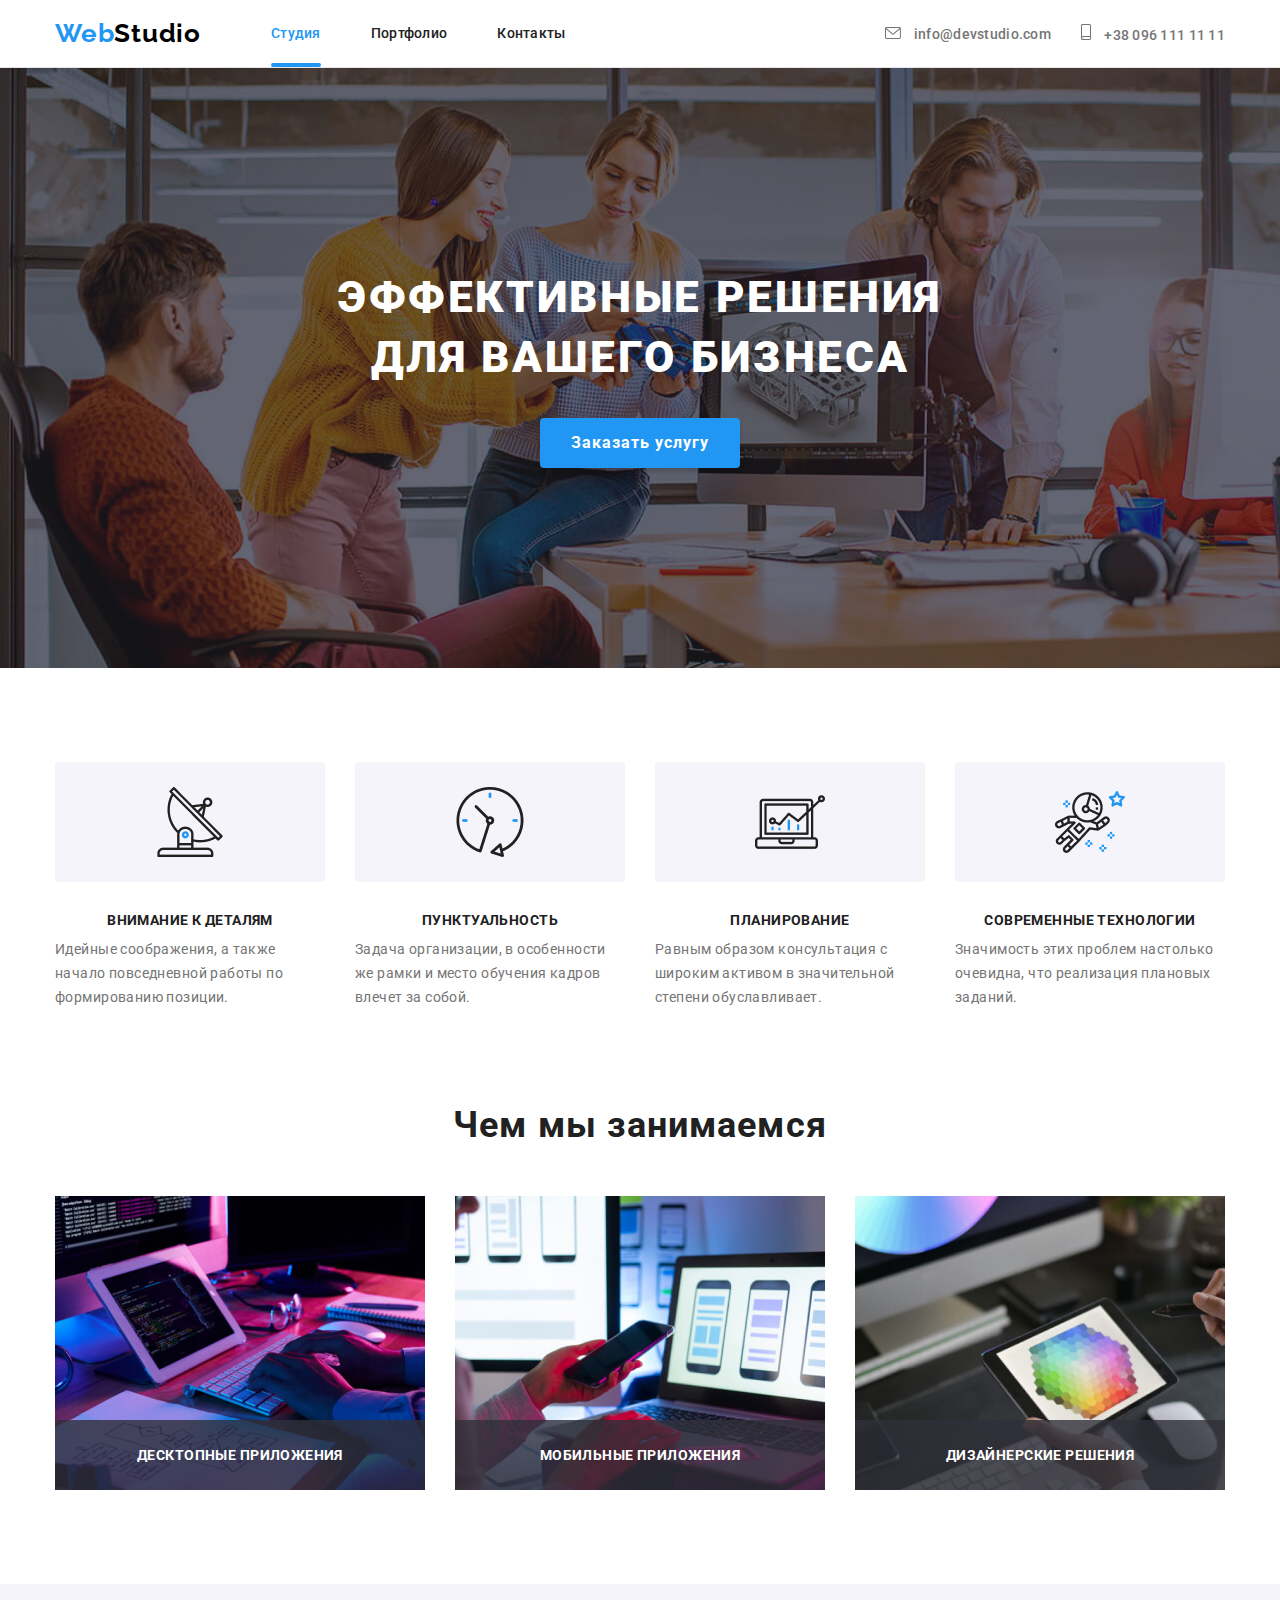
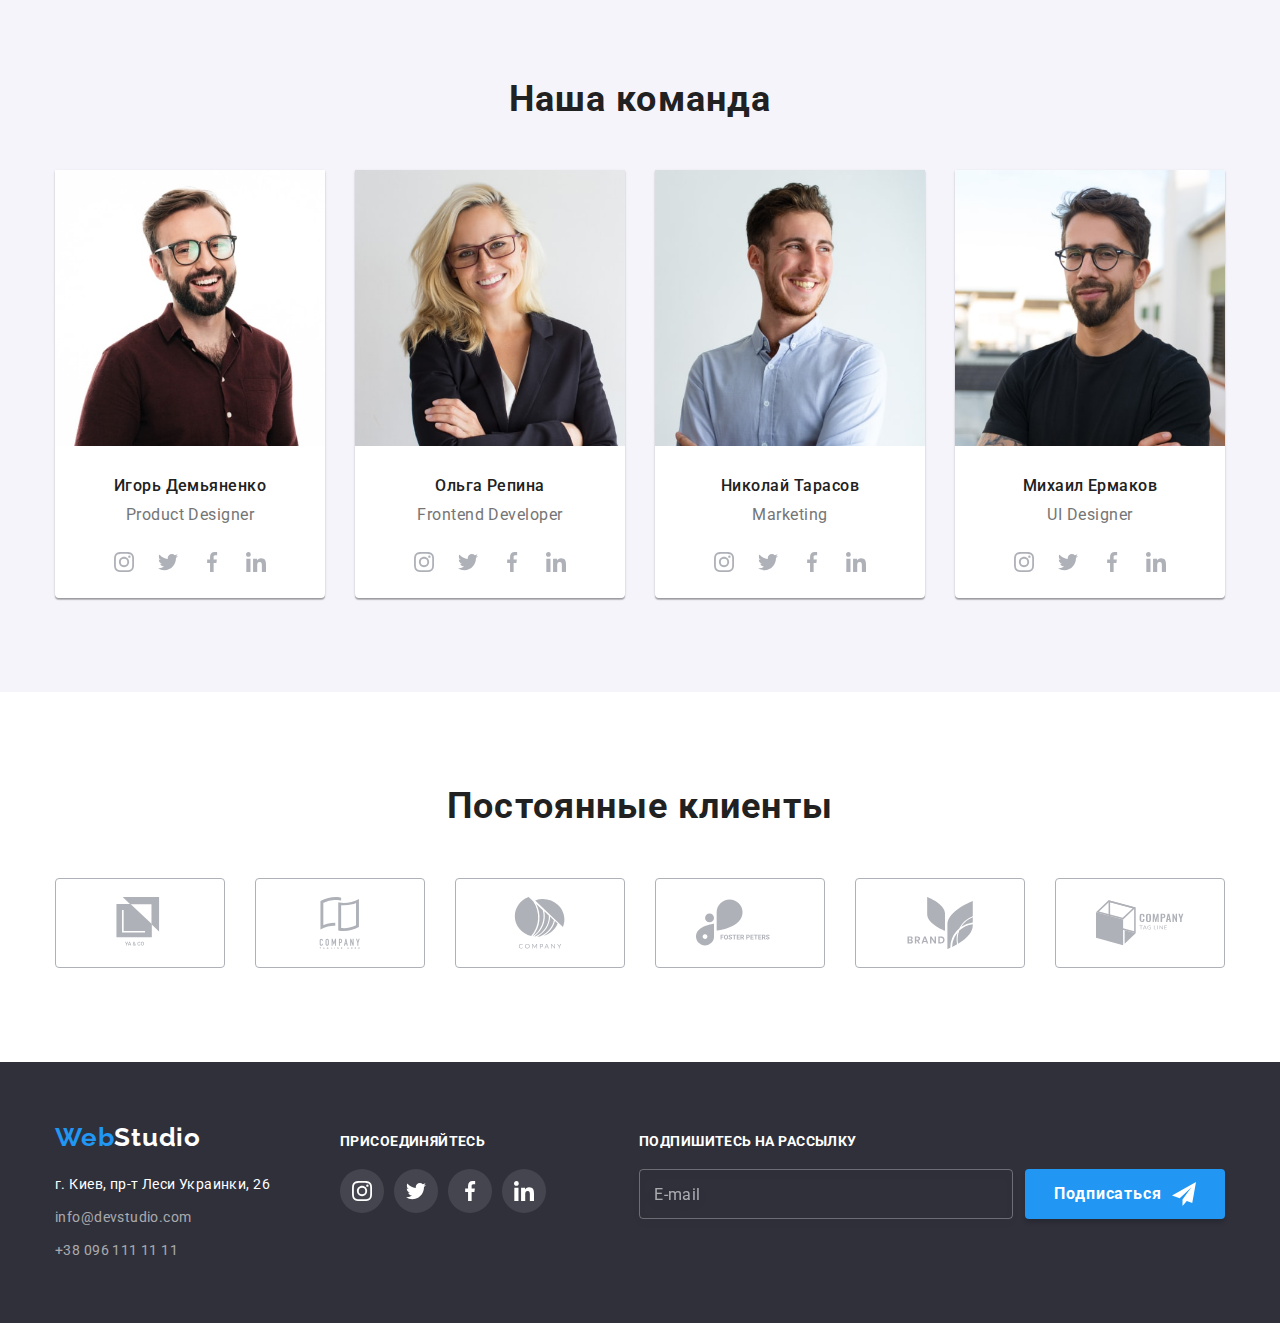
==== commit 12cb346f: "end" ====
--- a/index.html
+++ b/index.html
@@ -531,7 +531,7 @@
 
       
 
-    <!-- <div class="backdrop is-hidden" data-modal>
+    <div class="backdrop is-hidden" data-modal>
       <div class="modal">
         <form action="" class="modal-form">
           <h2 class="modal-form-title">Оставьте свои данные, мы вам перезвоним</h2>
@@ -545,11 +545,11 @@
                 </use>
               </svg>
             </span>
-          </label> -->
+          </label>
 
             
 
-         <!--  <label class="modal-form-field" >
+          <label class="modal-form-field" >
             Телефон
             <span class="modal-form-field-wrapper">
               <input class="modal-form-input" type="user-phone" required>
@@ -603,7 +603,7 @@
         </button>
       </div>
     </div>
-    <script src="./js/modal.js"></script> -->
+    <script src="./js/modal.js"></script>
     <script src="./js/menu.js"></script>
   </body>
 </html>
--- a/css/main.min.css
+++ b/css/main.min.css
@@ -1,2 +1,2 @@
-.visually-hidden{position:absolute !important;clip:rect(1px 1px 1px 1px);clip:rect(1px, 1px, 1px, 1px);padding:0 !important;border:0 !important;height:1px !important;width:1px !important;overflow:hidden}*,*::before,*::after{margin:0;padding:0}body{font-family:"Roboto", sans-serif;font-style:normal}.list{list-style:none}.link{text-decoration:none}.address{font-style:normal}img{display:block}.is-hidden{opacity:0;visibility:hidden;pointer-events:none}.container{padding:0 15px}@media screen and (min-width: 480px){.container{width:480px;margin:0 auto}}@media screen and (min-width: 768px){.container{width:768px}.header .container{display:flex;align-items:center}.footer .container{display:flex;flex-wrap:wrap;justify-content:center;align-items:baseline}}@media screen and (min-width: 1200px){.container{width:1200px}.header .container{display:flex;align-items:center}.footer .container{display:flex;align-items:baseline;justify-content:flex-start}}.logo{margin-right:70px;font-family:Raleway;font-style:normal;font-weight:700;font-size:26px;line-height:1.192;letter-spacing:0.03em;color:#000}.logo-web{color:#2196f3}.backdrop{position:fixed;top:0;left:0;width:100%;height:100%;background-color:rgba(0,0,0,0.5);transition:all 500ms linear}.modal{position:absolute;top:50%;left:50%;transform:translate(-50%, -50%);width:528px;height:581px;background-color:#fff;padding:40px}.close-button{position:absolute;top:8px;right:8px;background-color:#fff;width:30px;height:30px;border-radius:50%;cursor:pointer;border:1px solid rgba(0,0,0,0.1);box-sizing:border-box;outline:none}.icon-button-close{fill:#212121;width:11px;height:11px;transition:all 250ms}.icon-button-close:hover,.icon-button-close:focus{fill:#2196f3}.close-button:hover .icon-button-close{fill:#2196f3}.modal-form{display:flex;flex-direction:column}.modal-form-field-wrapper{display:block;position:relative;margin-top:4px}.modal-form-field{margin-bottom:20px;font-family:Roboto;font-style:400;font-weight:400;font-size:12px;line-height:14px;letter-spacing:0.01em;color:#757575}.modal-form-field:not(:last-child){margin-bottom:10px}.modal-form-input{display:block;width:100%;height:40px;border:1px solid rgba(33,33,33,0.2);border-radius:4px;padding-left:42px}.modal-form-input:focus{border:1px solid #2196f3;box-sizing:border-box;border-radius:4px;outline:none}.modal-form-message{display:block;resize:none;height:120px;width:448px;border:1px solid rgba(33,33,33,0.2);border-radius:4px;margin-top:4px;padding-left:16px;padding-right:16px;padding-top:12px;padding-bottom:12px}.modal-form-message:focus{border:1px solid #2196f3;box-sizing:border-box;border-radius:4px;outline:none}.modal-form-message::placeholder{font-family:Roboto;font-style:400;font-weight:400;font-size:14px;line-height:16px;letter-spacing:0.01em;color:rgba(117,117,117,0.5)}.modal-form-title{font-family:Roboto;font-style:400;font-weight:700;font-size:20px;line-height:23px;text-align:center;letter-spacing:0.03em;color:#212121;margin-bottom:12px}.modal-form-btn{display:block;margin:0 auto;margin-top:30px;font-weight:700;font-size:16px;line-height:1.875;text-align:center;letter-spacing:0.06em;color:#fff;min-width:200px;height:50px;background:#2196f3;border-radius:4px;border-color:#2196f3;cursor:pointer}.modal-form-btn:hover,.modal-form-btn:focus{box-shadow:0px 4px 4px rgba(0,0,0,0.15);outline:none}.modal-form-svg-icon{position:absolute;top:50%;left:12px;transform:translateY(-50%)}.modal-form-input:focus+.modal-form-svg-icon{fill:#2196f3}.modal-form-policy-label{font-family:Roboto;font-style:400;font-weight:400;font-size:14px;line-height:24px;letter-spacing:0.03em;color:#757575;margin-top:20px}.modal-form-check-box:checked+.modal-form-policy-label:before{background-color:#2196f3;background-image:url(../images/modal-form/Check.png);background-repeat:no-repeat;background-position:center}.modal-form-policy-label::before{display:inline-block;content:"";width:16px;height:15px;outline:1px solid #000;margin-right:8px}.modal-form-check-box{width:16px;height:15px}.social-list{display:flex;justify-content:center}.social-list-link{display:flex;align-items:center;justify-content:center;width:44px;height:44px;background-color:#fff;border-radius:50%;transition:all 250ms cubic-bezier(0.4, 0, 0.2, 1)}.social-list-link:hover{background-color:#2196f3;transition:color 250ms cubic-bezier(0.4, 0, 0.2, 1)}.social-list-svg{width:20px;height:20px;fill:#afb1b8;transition:all 250ms cubic-bezier(0.4, 0, 0.2, 1)}.social-list-link:hover .social-list-svg{fill:#fff}.social-list-container{display:flex;flex-direction:column}.social-list-title{font-family:Roboto;font-style:normal;font-weight:bold;font-size:14px;line-height:16px;letter-spacing:0.03em;text-transform:uppercase;color:#fff;margin-bottom:20px}@media screen and (max-width: 1199px){.social-list-title{text-align:center}}@media screen and (min-width: 320px) and (max-width: 767px){.social-list{padding-bottom:24px}}@media screen and (min-width: 768px) and (max-width: 1199px){.social-list{padding-bottom:24px}}@media screen and (min-width: 1200px){.social-list{padding-bottom:30px}}.header{position:relative;border-bottom:1px solid #e5e5e5}.header-tel-link,.header-mail-link{font-weight:500;font-size:14px;line-height:1.142;letter-spacing:0.02em;color:#757575;transition:color 250ms cubic-bezier(0.4, 0, 0.2, 1)}.header-mail-link-svg{width:16px;height:12px;margin-right:10px;fill:#757575;transition:color 250ms cubic-bezier(0.4, 0, 0.2, 1)}.header-mail-link:hover .header-mail-link-svg{fill:#2196f3}.header-mail-link:hover,.header-mail-link:focus{color:#2196f3}.header-tel-link-svg{width:10px;height:16px;margin-right:10px;fill:#757575;transition:color 250ms cubic-bezier(0.4, 0, 0.2, 1)}.header-tel-link:hover .header-tel-link-svg{fill:#2196f3}.header-tel-link:hover,.header-tel-link:focus{color:#2196f3}.navigation{display:flex;align-items:center}.navigation-list{display:flex}.navigation-list-item:not(:last-child){margin-right:50px}.navigation-list-link{position:relative;font-weight:500;font-size:14px;line-height:1.142;letter-spacing:0.02em;color:#212121;transition:color 250ms cubic-bezier(0.4, 0, 0.2, 1)}.navigation-list-link:hover,.navigation-list-link:focus{color:#2196f3}.navigation-menu-button{width:40px;height:40px;background-color:transparent;outline:none;border:none}.navigation-menu.is-open{display:block}.navigation-icon-cross{display:none}.navigation-menu-button.is-open .navigation-icon-cross{display:block}.navigation-menu-button.is-open .navigation-icon-menu{display:none}.streampage{color:#2196f3}.streampage::after{position:absolute;bottom:-32px;content:"";display:block;height:5px;width:100%;background-color:#2196f3;border-radius:4px}@media screen and (min-width: 768px){.header{display:flex;padding:25px}.address{margin-left:305px}.navigation-menu{display:flex;align-items:center}.navigation-menu-button{display:none}}@media screen and (min-width: 1200px){.header{display:flex;padding:25px}.adress-list{display:flex}.adress-list-item:not(:last-child){margin-right:30px}.navigation-menu-button{display:none}.navigation-menu{display:flex;justify-content:space-between}}@media screen and (max-width: 767px){.header{padding-top:16px;padding-bottom:16px}.navigation{display:flex;justify-content:space-between}.navigation-menu{display:none;position:absolute;top:100%;left:0;width:100%;background-color:red;padding:20px;text-align:center;font-size:20px}}.hero{background-image:linear-gradient(rgba(47,48,58,0.4), rgba(47,48,58,0.4)),url("../images/hero/bg-img.jpg");background-repeat:no-repeat;background-size:cover;background-color:#c4c4c4}.hero-title{font-weight:900;letter-spacing:0.06em;text-transform:uppercase;text-align:center;color:#fff}.hero-button{display:block;margin:0 auto;margin-top:30px;font-weight:700;font-size:16px;line-height:1.875;text-align:center;letter-spacing:0.06em;color:#fff;min-width:200px;height:50px;background-color:#2196f3;box-shadow:0px 4px 4px rgba(0,0,0,0.15);border:none;border-radius:4px;cursor:pointer;outline:none}.hero-button:hover,.hero-button:focus{background-color:#2196f3;box-shadow:0px 4px 4px rgba(0,0,0,0.15)}@media screen and (min-width: 320px) and (max-width: 1199px){.hero{padding-top:118px;padding-bottom:118px}.hero-title{font-size:26px}}@media screen and (min-device-pixel-ratio: 2) and (max-width: 767px), screen and (min-resolution: 192dpi) and (max-width: 767px), screen and (min-resolution: 2dppx) and (max-width: 767px){.hero{background-image:linear-gradient(rgba(47,48,58,0.4), rgba(47,48,58,0.4)),url("../images/hero/bg-img@2x.jpg")}}@media screen and (min-width: 768px){.hero{background-image:linear-gradient(rgba(47,48,58,0.4), rgba(47,48,58,0.4)),url("../images/hero/bg-img-tablet.jpg")}}@media screen and (min-device-pixel-ratio: 2) and (min-width: 768px), screen and (min-resolution: 192dpi) and (min-width: 768px), screen and (min-resolution: 2dppx) and (min-width: 768px){.hero{background-image:linear-gradient(rgba(47,48,58,0.4), rgba(47,48,58,0.4)),url("../images/hero/bg-img-tablet@2x.jpg")}}@media screen and (min-width: 1200px){.hero{background-image:linear-gradient(rgba(47,48,58,0.4), rgba(47,48,58,0.4)),url("../images/hero/bg-img-desktop.jpg");padding-top:200px;padding-bottom:200px}.hero-title{font-size:44px;line-height:1.363}}@media screen and (min-device-pixel-ratio: 2) and (min-width: 1200px), screen and (min-resolution: 192dpi) and (min-width: 1200px), screen and (min-resolution: 2dppx) and (min-width: 1200px){.hero{background-image:linear-gradient(rgba(47,48,58,0.4), rgba(47,48,58,0.4)),url("../images/hero/bg-img-desktop@2x.jpg")}}.about-us{display:flex;justify-content:center}.about-us-title{margin-bottom:10px;font-weight:700;font-size:14px;line-height:1.142;letter-spacing:0.03em;text-transform:uppercase;color:#212121;text-align:center}.about-us-description{font-weight:400;font-size:14px;line-height:1.714;letter-spacing:0.03em;color:#757575}@media screen and (min-width: 320px) and (max-width: 1199px){.about-us{padding-bottom:60px;padding-top:60px}}@media screen and (max-width: 1199px){.about-us-second{display:none}}.icon-antenna::before{content:"";display:block;background-color:#f5f4fa;border-radius:4px;margin-bottom:30px;background-image:url(../images/main-section-about-us/antenna.png);background-repeat:no-repeat;background-position:center}.icon-clock::before{content:"";display:block;background-color:#f5f4fa;border-radius:4px;margin-bottom:30px;background-image:url(../images/main-section-about-us/clock.png);background-repeat:no-repeat;background-position:center}.icon-diagram::before{content:"";display:block;background-color:#f5f4fa;border-radius:4px;margin-bottom:30px;background-image:url(../images/main-section-about-us/diagram.png);background-repeat:no-repeat;background-position:center}.icon-astronaut::before{content:"";display:block;background-color:#f5f4fa;border-radius:4px;margin-bottom:30px;background-image:url(../images/main-section-about-us/astronaut.png);background-repeat:no-repeat;background-position:center}@media screen and (min-width: 320px) and (max-width: 767px){.about-us-list-item:not(:last-child){padding-bottom:30px}.icon-antenna::before{max-width:450px;min-height:120px}}@media screen and (min-width: 320px) and (max-width: 767px) and (max-width: 479px){.icon-antenna::before{width:100%}}@media screen and (min-width: 320px) and (max-width: 767px){.icon-clock::before{max-width:450px;min-height:120px}}@media screen and (min-width: 320px) and (max-width: 767px) and (max-width: 479px){.icon-clock::before{width:100%}}@media screen and (min-width: 320px) and (max-width: 767px){.icon-diagram::before{max-width:450px;min-height:120px}}@media screen and (min-width: 320px) and (max-width: 767px) and (max-width: 479px){.icon-diagram::before{width:100%}}@media screen and (min-width: 320px) and (max-width: 767px){.icon-astronaut::before{max-width:450px;min-height:120px}}@media screen and (min-width: 320px) and (max-width: 767px) and (max-width: 479px){.icon-astronaut::before{width:100%}}@media screen and (min-width: 768px) and (max-width: 1199px){.about-us-list{display:flex;flex-wrap:wrap;justify-content:space-between}.about-us-list-item{width:354px;height:251px}.about-us-list-item:not(:nth-last-child(-n+2)){margin-bottom:30px}.icon-antenna::before{width:354px;height:120px}.icon-clock::before{width:354px;height:120px}.icon-diagram::before{width:354px;height:120px}.icon-astronaut::before{width:354px;height:120px}}@media screen and (min-width: 1200px){.about-us{padding-bottom:94px;padding-top:94px}.about-us-list{display:flex;justify-content:space-between}.about-us-second{display:flex;justify-content:center;padding-bottom:94px}.about-us-bottom-title{font-weight:700;font-size:36px;line-height:1.167;text-align:center;letter-spacing:0.03em;color:#212121;margin-bottom:50px}.about-us-bottom-list{display:flex;justify-content:space-between}.about-us-list-item:not(:last-child){margin-right:30px}.about-us-list-item:not(:last-child){margin-right:30px}.about-us-overlay{position:absolute;width:370px;height:70px;bottom:0;left:0;background:rgba(47,48,58,0.8)}.about-us-overlay-description{font-family:Roboto;font-style:400;font-weight:700;font-size:14px;line-height:16px;text-align:center;letter-spacing:0.03em;text-transform:uppercase;color:#fff;padding-top:27px;padding-bottom:27px}.about-us-img-overlay{position:relative}.icon-antenna::before{width:270px;height:120px}.icon-clock::before{width:270px;height:120px}.icon-diagram::before{width:270px;height:120px}.icon-astronaut::before{width:270px;height:120px}}.our-team{background-color:#f5f4fa}.our-team-title{margin-bottom:50px;font-weight:700;text-align:center;letter-spacing:0.03em;color:#212121}.our-team-list-name{font-weight:500;font-size:16px;line-height:1.187;text-align:center;letter-spacing:0.03em;color:#212121;margin-bottom:10px}.our-team-list-position{font-weight:400;font-size:16px;line-height:1.187;text-align:center;letter-spacing:0.03em;color:#757575}.our-team-list-item{background:#fff;box-shadow:0px 1px 3px rgba(0,0,0,0.12),0px 1px 1px rgba(0,0,0,0.14),0px 2px 1px rgba(0,0,0,0.2);border-radius:0px 0px 4px 4px}.our-team-list-img{width:100%}.card-content{text-align:center;padding-top:30px;padding-bottom:16px}@media screen and (min-width: 320px) and (max-width: 1199px){.our-team{padding-top:60px;padding-bottom:60px}.our-team-title{font-size:28px;line-height:1.178}}@media screen and (min-width: 320px) and (max-width: 767px){.our-team-list-item:not(:last-child){margin-bottom:30px}}@media screen and (min-width: 768px) and (max-width: 1199px){.our-team-list{display:flex;flex-wrap:wrap;justify-content:space-between}.our-team-list-item{width:354px}.our-team-list-item:not(:nth-last-child(-n+2)){margin-bottom:30px}}@media screen and (min-width: 1200px){.our-team{padding-top:94px;padding-bottom:94px}.our-team-list{display:flex;justify-content:space-between}.our-team-list-item{width:270px;height:428px}.our-team-title{font-size:36px;line-height:1.167}}.clients-icon{fill:#afb1b8;width:88px;height:52px;transition:all 250ms cubic-bezier(0.4, 0, 0.2, 1)}.clients-link:hover .clients-icon,.clients-link:focus .clients-icon{fill:#2196f3}.clients-link{display:flex;justify-content:center;align-items:center;border:1px solid #afb1b8;box-sizing:border-box;border-radius:4px;transition:all 250ms cubic-bezier(0.4, 0, 0.2, 1)}.clients-link:hover,.clients-link:focus{border-color:#2196f3}.clients-title{margin-bottom:50px;font-weight:700;font-family:Roboto;font-style:normal;text-align:center;letter-spacing:0.03em;color:#212121;margin-bottom:50px}@media screen and (min-width: 320px) and (max-width: 1199px){.clients-title{font-size:28px;line-height:1.17}}@media screen and (min-width: 320px) and (max-width: 767px){.clients{padding-top:60px;padding-bottom:60px}.clients-list{display:flex;flex-wrap:wrap;justify-content:space-between}}@media screen and (min-width: 320px) and (max-width: 767px) and (max-width: 479px){.clients-list-item{width:calc((100% - 30px) / 2)}}@media screen and (min-width: 320px) and (max-width: 767px){.clients-list-item:not(:nth-last-child(-n+2)){margin-bottom:30px}.clients-link{height:90px}}@media screen and (min-width: 320px) and (max-width: 767px) and (min-width: 480px){.clients-link{width:210px}}@media screen and (min-width: 320px) and (max-width: 767px) and (max-width: 479px){.clients-link{width:100%}}@media screen and (min-width: 768px) and (max-width: 1199px){.clients{padding-top:60px;padding-bottom:60px}.clients-list{display:flex;flex-wrap:wrap;justify-content:space-between}.clients-list-item:not(:nth-last-child(-n+3)){margin-bottom:30px}.clients-link{width:226px;height:90px}}@media screen and (min-width: 1200px){.clients{padding-top:94px;padding-bottom:94px}.clients-list{display:flex;flex-wrap:wrap;justify-content:space-between}.clients-link{width:170px;height:90px}.clients-title{font-size:36px;line-height:1.16}}.footer{padding-top:60px;padding-bottom:60px;background-color:#2f303a}@media screen and (max-width: 1199px){.footer{text-align:center}}.footer .social-list-svg{fill:#fff}.footer .social-list-link:hover{background-color:#2196f3}.footer .social-list-link{background-color:rgba(255,255,255,0.1)}.footer .social-list-item:not(:last-child){margin-right:10px}.footer .logo{color:#fff;margin-right:0}@media screen and (max-width: 1199px){.footer .social-list-container{margin-bottom:60px}}@media screen and (min-width: 1200px){.footer .social-list-container{margin-right:93px}}.contacts{background-color:#2f303a}@media screen and (max-width: 1199px){.contacts{margin-bottom:60px}}@media screen and (min-width: 768px) and (max-width: 1199px){.contacts{margin-right:165px}}@media screen and (min-width: 1200px){.contacts{margin-right:70px}}.contacts-list{margin-top:20px}.contacts-list-map{font-weight:400;font-size:14px;line-height:1.714;letter-spacing:0.03em;color:#fff}.contacts-list-mail,.contacts-list-tel{font-weight:400;font-size:14px;line-height:1.714;letter-spacing:0.03em;color:rgba(255,255,255,0.6)}.contacts-list-item:not(:last-child){margin-bottom:9px}@media screen and (max-width: 1199px){.subscription-box{text-align:center}}@media screen and (min-width: 1200px){.subscription-box{flex-grow:1}}.subscription-wrapper{position:relative}@media screen and (max-width: 1199px){.subscription-wrapper{display:flex;flex-direction:column;align-items:center}}@media screen and (min-width: 1200px){.subscription-wrapper{display:flex;width:100%}}.subscription-input{height:50px;padding-left:14px;color:#fff;background-color:transparent;border:1px solid rgba(255,255,255,0.3);box-sizing:border-box;filter:drop-shadow(0px 4px 4px rgba(0,0,0,0.15));border-radius:4px;outline:none}@media screen and (max-width: 767px){.subscription-input{width:100%}}@media screen and (min-width: 768px) and (max-width: 1199px){.subscription-input{width:450px}}@media screen and (min-width: 1200px){.subscription-input{width:100%;flex-grow:1}}@media screen and (max-width: 1199px){.subscription-input{margin-bottom:20px}}.subscription-input::placeholder{color:rgba(255,255,255,0.6);font-family:Roboto;font-weight:400;font-size:16px;line-height:1.25;letter-spacing:0.03em}.subscription-btn{display:flex;justify-content:center;align-items:center;min-width:200px;height:50px;background-color:#2196f3;box-shadow:0px 4px 4px rgba(0,0,0,0.15);border:none;border-radius:4px;cursor:pointer}@media screen and (min-width: 1200px){.subscription-btn{margin-left:12px}}.subscription-btn-text{margin-right:10px;color:#fff;font-family:Roboto;font-weight:700;font-size:16px;line-height:1.875;letter-spacing:0.06em}.subscription-btn:hover,.subscription-btn:focus{background-color:#2196f3;outline:none}.subscription-icon{fill:#fff}.box-title{height:16px;font-family:Roboto;font-style:400;font-weight:700;font-size:14px;line-height:16px;letter-spacing:0.03em;color:#fff;text-transform:uppercase;margin-bottom:20px}
+.visually-hidden{position:absolute !important;clip:rect(1px 1px 1px 1px);clip:rect(1px, 1px, 1px, 1px);padding:0 !important;border:0 !important;height:1px !important;width:1px !important;overflow:hidden}*,*::before,*::after{margin:0;padding:0}body{font-family:"Roboto", sans-serif;font-style:normal}.list{list-style:none}.link{text-decoration:none}.address{font-style:normal}img{display:block}.is-hidden{opacity:0;visibility:hidden;pointer-events:none}.container{padding:0 15px}@media screen and (min-width: 480px){.container{width:480px;margin:0 auto}}@media screen and (min-width: 768px){.container{width:768px}.header .container{display:flex;align-items:center}.footer .container{display:flex;flex-wrap:wrap;justify-content:center;align-items:baseline}}@media screen and (min-width: 1200px){.container{width:1200px}.header .container{display:flex;align-items:center}.footer .container{display:flex;align-items:baseline;justify-content:flex-start}}.logo{margin-right:70px;font-family:Raleway;font-style:normal;font-weight:700;font-size:26px;line-height:1.192;letter-spacing:0.03em;color:#000}.logo-web{color:#2196f3}.backdrop{position:fixed;top:0;left:0;width:100%;height:100%;background-color:rgba(0,0,0,0.5);transition:all 500ms linear;overflow-y:scroll}.modal{background-color:#fff;padding:40px}.close-button{position:absolute;top:8px;right:8px;background-color:#fff;width:30px;height:30px;border-radius:50%;cursor:pointer;border:1px solid rgba(0,0,0,0.1);box-sizing:border-box;outline:none}.icon-button-close{fill:#212121;width:11px;height:11px;transition:all 250ms}.icon-button-close:hover,.icon-button-close:focus{fill:#2196f3}.close-button:hover .icon-button-close{fill:#2196f3}.modal-form{display:flex;flex-direction:column}.modal-form-field-wrapper{display:block;position:relative;margin-top:4px}.modal-form-field{margin-bottom:20px;font-family:Roboto;font-style:400;font-weight:400;font-size:12px;line-height:14px;letter-spacing:0.01em;color:#757575}.modal-form-field:not(:last-child){margin-bottom:10px}.modal-form-input{display:block;width:100%;height:40px;border:1px solid rgba(33,33,33,0.2);border-radius:4px;padding-left:42px}.modal-form-input:focus{border:1px solid #2196f3;box-sizing:border-box;border-radius:4px;outline:none}.modal-form-message{display:block;resize:none;height:120px;width:100%;border:1px solid rgba(33,33,33,0.2);border-radius:4px;margin-top:4px;padding-left:16px;padding-right:16px;padding-top:12px;padding-bottom:12px}.modal-form-message:focus{border:1px solid #2196f3;box-sizing:border-box;border-radius:4px;outline:none}.modal-form-message::placeholder{font-family:Roboto;font-style:400;font-weight:400;font-size:14px;line-height:16px;letter-spacing:0.01em;color:rgba(117,117,117,0.5)}.modal-form-title{font-family:Roboto;font-style:400;font-weight:700;font-size:20px;line-height:23px;text-align:center;letter-spacing:0.03em;color:#212121;margin-bottom:12px}.modal-form-btn{display:block;margin:0 auto;margin-top:30px;font-weight:700;font-size:16px;line-height:1.875;text-align:center;letter-spacing:0.06em;color:#fff;min-width:200px;height:50px;background:#2196f3;border-radius:4px;border-color:#2196f3;cursor:pointer}.modal-form-btn:hover,.modal-form-btn:focus{box-shadow:0px 4px 4px rgba(0,0,0,0.15);outline:none}.modal-form-svg-icon{position:absolute;top:50%;left:12px;transform:translateY(-50%)}.modal-form-input:focus+.modal-form-svg-icon{fill:#2196f3}.modal-form-policy-label{font-family:Roboto;font-style:400;font-weight:400;font-size:14px;line-height:24px;letter-spacing:0.03em;color:#757575;margin-top:20px}.modal-form-check-box:checked+.modal-form-policy-label:before{background-color:#2196f3;background-image:url(../images/modal-form/Check.png);background-repeat:no-repeat;background-position:center}.modal-form-policy-label::before{display:inline-block;content:"";width:16px;height:15px;outline:1px solid #000;margin-right:8px}.modal-form-check-box{width:16px;height:15px}@media screen and (max-width: 767px){.backdrop{padding:93px 15px 94px}}@media screen and (min-width: 538px){.backdrop{padding-top:60px}.modal{position:absolute;max-width:600px;top:50%;left:50%;transform:translate(-50%, -50%)}}.social-list{display:flex;justify-content:center}.social-list-link{display:flex;align-items:center;justify-content:center;width:44px;height:44px;background-color:#fff;border-radius:50%;transition:all 250ms cubic-bezier(0.4, 0, 0.2, 1)}.social-list-link:hover{background-color:#2196f3;transition:color 250ms cubic-bezier(0.4, 0, 0.2, 1)}.social-list-svg{width:20px;height:20px;fill:#afb1b8;transition:all 250ms cubic-bezier(0.4, 0, 0.2, 1)}.social-list-link:hover .social-list-svg{fill:#fff}.social-list-container{display:flex;flex-direction:column}.social-list-title{font-family:Roboto;font-style:normal;font-weight:bold;font-size:14px;line-height:16px;letter-spacing:0.03em;text-transform:uppercase;color:#fff;margin-bottom:20px}@media screen and (max-width: 1199px){.social-list-title{text-align:center}}@media screen and (min-width: 320px) and (max-width: 767px){.social-list{padding-bottom:24px}}@media screen and (min-width: 768px) and (max-width: 1199px){.social-list{padding-bottom:24px}}@media screen and (min-width: 1200px){.social-list{padding-bottom:30px}}.header{position:relative;border-bottom:1px solid #e5e5e5}.header-tel-link,.header-mail-link{font-weight:500;font-size:14px;line-height:1.142;letter-spacing:0.02em;color:#757575;transition:color 250ms cubic-bezier(0.4, 0, 0.2, 1)}.header-mail-link-svg{width:16px;height:12px;margin-right:10px;fill:#757575;transition:color 250ms cubic-bezier(0.4, 0, 0.2, 1)}.header-mail-link:hover .header-mail-link-svg{fill:#2196f3}.header-mail-link:hover,.header-mail-link:focus{color:#2196f3}.header-tel-link-svg{width:10px;height:16px;margin-right:10px;fill:#757575;transition:color 250ms cubic-bezier(0.4, 0, 0.2, 1)}.header-tel-link:hover .header-tel-link-svg{fill:#2196f3}.header-tel-link:hover,.header-tel-link:focus{color:#2196f3}.navigation{display:flex;align-items:center;width:100%}.navigation-list-link{position:relative;font-weight:500;font-size:14px;line-height:1.142;letter-spacing:0.02em;color:#212121;transition:color 250ms cubic-bezier(0.4, 0, 0.2, 1)}.navigation-list-link:hover,.navigation-list-link:focus{color:#2196f3}.navigation-menu-button{width:40px;height:40px;background-color:transparent;outline:none;border:none}.navigation-menu.is-open{display:block}.navigation-icon-cross{display:none}.navigation-menu-button.is-open .navigation-icon-cross{display:block}.navigation-menu-button.is-open .navigation-icon-menu{display:none}.streampage{color:#2196f3}.streampage::after{content:"";display:inline-block;position:absolute;left:0;width:100%;height:4px;border-radius:2px;background-color:#2196f3}@media screen and (min-width: 768px) and (max-width: 1199px){.streampage::after{bottom:-22px}}@media screen and (min-width: 768px){.navigation-menu{display:flex;align-items:center;justify-content:space-between;flex-grow:1}.navigation-menu{display:flex;align-items:center}.navigation-menu-button{display:none}.navigation-list{display:flex}.navigation-list-item:not(:last-child){margin-right:50px}.navigation-list-item{padding-top:21px;padding-bottom:21px}}@media screen and (min-width: 1200px){.navigation-menu{display:flex;align-items:center;justify-content:space-between;flex-grow:1}.streampage::after{bottom:-26px}.adress-list{display:flex;align-items:center}.adress-list-item:not(:last-child){margin-right:30px}.navigation-menu-button{display:none}.navigation-list-item{padding-top:24px;padding-bottom:25px}}@media screen and (max-width: 767px){.header{padding-top:16px;padding-bottom:16px}.adress-list-item:not(:last-child){margin-bottom:16px}.navigation{display:flex;justify-content:space-between}.navigation-menu{position:absolute;left:0;top:calc(100% + 1px);width:100%;display:none;align-items:center;flex-direction:column;padding:60px 0;background:#ffffff;text-align:center;box-shadow:0px 4px 8px rgba(0,0,0,0.04),0px 2px 4px rgba(0,0,0,0.08),0px 1px 3px rgba(0,0,0,0.16);z-index:999}.navigation-list{margin-bottom:60px}.navigation-list-item:not(:last-child){margin-bottom:40px}.streampage{color:#2196f3}.streampage::after{bottom:-8px}}.hero{background-image:linear-gradient(rgba(47,48,58,0.4), rgba(47,48,58,0.4)),url("../images/hero/bg-img.jpg");background-repeat:no-repeat;background-size:cover;background-color:#c4c4c4}.hero-title{font-weight:900;letter-spacing:0.06em;text-transform:uppercase;text-align:center;color:#fff}.hero-button{display:block;margin:0 auto;margin-top:30px;font-weight:700;font-size:16px;line-height:1.875;text-align:center;letter-spacing:0.06em;color:#fff;min-width:200px;height:50px;background-color:#2196f3;box-shadow:0px 4px 4px rgba(0,0,0,0.15);border:none;border-radius:4px;cursor:pointer;outline:none}.hero-button:hover,.hero-button:focus{background-color:#2196f3;box-shadow:0px 4px 4px rgba(0,0,0,0.15)}@media screen and (min-width: 320px) and (max-width: 1199px){.hero{padding-top:118px;padding-bottom:118px}.hero-title{font-size:26px}}@media screen and (min-device-pixel-ratio: 2) and (max-width: 767px), screen and (min-resolution: 192dpi) and (max-width: 767px), screen and (min-resolution: 2dppx) and (max-width: 767px){.hero{background-image:linear-gradient(rgba(47,48,58,0.4), rgba(47,48,58,0.4)),url("../images/hero/bg-img@2x.jpg")}}@media screen and (min-width: 768px){.hero{background-image:linear-gradient(rgba(47,48,58,0.4), rgba(47,48,58,0.4)),url("../images/hero/bg-img-tablet.jpg")}}@media screen and (min-device-pixel-ratio: 2) and (min-width: 768px), screen and (min-resolution: 192dpi) and (min-width: 768px), screen and (min-resolution: 2dppx) and (min-width: 768px){.hero{background-image:linear-gradient(rgba(47,48,58,0.4), rgba(47,48,58,0.4)),url("../images/hero/bg-img-tablet@2x.jpg")}}@media screen and (min-width: 1200px){.hero{background-image:linear-gradient(rgba(47,48,58,0.4), rgba(47,48,58,0.4)),url("../images/hero/bg-img-desktop.jpg");padding-top:200px;padding-bottom:200px}.hero-title{font-size:44px;line-height:1.363}}@media screen and (min-device-pixel-ratio: 2) and (min-width: 1200px), screen and (min-resolution: 192dpi) and (min-width: 1200px), screen and (min-resolution: 2dppx) and (min-width: 1200px){.hero{background-image:linear-gradient(rgba(47,48,58,0.4), rgba(47,48,58,0.4)),url("../images/hero/bg-img-desktop@2x.jpg")}}.about-us{display:flex;justify-content:center}.about-us-title{margin-bottom:10px;font-weight:700;font-size:14px;line-height:1.142;letter-spacing:0.03em;text-transform:uppercase;color:#212121;text-align:center}.about-us-description{font-weight:400;font-size:14px;line-height:1.714;letter-spacing:0.03em;color:#757575}@media screen and (min-width: 320px) and (max-width: 1199px){.about-us{padding-bottom:60px;padding-top:60px}}@media screen and (max-width: 1199px){.about-us-second{display:none}}.icon-antenna::before{content:"";display:block;background-color:#f5f4fa;border-radius:4px;margin-bottom:30px;background-image:url(../images/main-section-about-us/antenna.png);background-repeat:no-repeat;background-position:center}.icon-clock::before{content:"";display:block;background-color:#f5f4fa;border-radius:4px;margin-bottom:30px;background-image:url(../images/main-section-about-us/clock.png);background-repeat:no-repeat;background-position:center}.icon-diagram::before{content:"";display:block;background-color:#f5f4fa;border-radius:4px;margin-bottom:30px;background-image:url(../images/main-section-about-us/diagram.png);background-repeat:no-repeat;background-position:center}.icon-astronaut::before{content:"";display:block;background-color:#f5f4fa;border-radius:4px;margin-bottom:30px;background-image:url(../images/main-section-about-us/astronaut.png);background-repeat:no-repeat;background-position:center}@media screen and (min-width: 320px) and (max-width: 767px){.about-us-list-item:not(:last-child){padding-bottom:30px}.icon-antenna::before{max-width:450px;min-height:120px}}@media screen and (min-width: 320px) and (max-width: 767px) and (max-width: 479px){.icon-antenna::before{width:100%}}@media screen and (min-width: 320px) and (max-width: 767px){.icon-clock::before{max-width:450px;min-height:120px}}@media screen and (min-width: 320px) and (max-width: 767px) and (max-width: 479px){.icon-clock::before{width:100%}}@media screen and (min-width: 320px) and (max-width: 767px){.icon-diagram::before{max-width:450px;min-height:120px}}@media screen and (min-width: 320px) and (max-width: 767px) and (max-width: 479px){.icon-diagram::before{width:100%}}@media screen and (min-width: 320px) and (max-width: 767px){.icon-astronaut::before{max-width:450px;min-height:120px}}@media screen and (min-width: 320px) and (max-width: 767px) and (max-width: 479px){.icon-astronaut::before{width:100%}}@media screen and (min-width: 768px) and (max-width: 1199px){.about-us-list{display:flex;flex-wrap:wrap;justify-content:space-between}.about-us-list-item{width:354px;height:251px}.about-us-list-item:not(:nth-last-child(-n+2)){margin-bottom:30px}.icon-antenna::before{width:354px;height:120px}.icon-clock::before{width:354px;height:120px}.icon-diagram::before{width:354px;height:120px}.icon-astronaut::before{width:354px;height:120px}}@media screen and (min-width: 1200px){.about-us{padding-bottom:94px;padding-top:94px}.about-us-list{display:flex;justify-content:space-between}.about-us-second{display:flex;justify-content:center;padding-bottom:94px}.about-us-bottom-title{font-weight:700;font-size:36px;line-height:1.167;text-align:center;letter-spacing:0.03em;color:#212121;margin-bottom:50px}.about-us-bottom-list{display:flex;justify-content:space-between}.about-us-list-item:not(:last-child){margin-right:30px}.about-us-list-item:not(:last-child){margin-right:30px}.about-us-overlay{position:absolute;width:370px;height:70px;bottom:0;left:0;background:rgba(47,48,58,0.8)}.about-us-overlay-description{font-family:Roboto;font-style:400;font-weight:700;font-size:14px;line-height:16px;text-align:center;letter-spacing:0.03em;text-transform:uppercase;color:#fff;padding-top:27px;padding-bottom:27px}.about-us-img-overlay{position:relative}.icon-antenna::before{width:270px;height:120px}.icon-clock::before{width:270px;height:120px}.icon-diagram::before{width:270px;height:120px}.icon-astronaut::before{width:270px;height:120px}}.our-team{background-color:#f5f4fa}.our-team-title{margin-bottom:50px;font-weight:700;text-align:center;letter-spacing:0.03em;color:#212121}.our-team-list-name{font-weight:500;font-size:16px;line-height:1.187;text-align:center;letter-spacing:0.03em;color:#212121;margin-bottom:10px}.our-team-list-position{font-weight:400;font-size:16px;line-height:1.187;text-align:center;letter-spacing:0.03em;color:#757575}.our-team-list-item{background:#fff;box-shadow:0px 1px 3px rgba(0,0,0,0.12),0px 1px 1px rgba(0,0,0,0.14),0px 2px 1px rgba(0,0,0,0.2);border-radius:0px 0px 4px 4px}.our-team-list-img{width:100%}.card-content{text-align:center;padding-top:30px;padding-bottom:16px}@media screen and (min-width: 320px) and (max-width: 1199px){.our-team{padding-top:60px;padding-bottom:60px}.our-team-title{font-size:28px;line-height:1.178}}@media screen and (min-width: 320px) and (max-width: 767px){.our-team-list-item:not(:last-child){margin-bottom:30px}}@media screen and (min-width: 768px) and (max-width: 1199px){.our-team-list{display:flex;flex-wrap:wrap;justify-content:space-between}.our-team-list-item{width:354px}.our-team-list-item:not(:nth-last-child(-n+2)){margin-bottom:30px}}@media screen and (min-width: 1200px){.our-team{padding-top:94px;padding-bottom:94px}.our-team-list{display:flex;justify-content:space-between}.our-team-list-item{width:270px;height:428px}.our-team-title{font-size:36px;line-height:1.167}}.clients-icon{fill:#afb1b8;width:88px;height:52px;transition:all 250ms cubic-bezier(0.4, 0, 0.2, 1)}.clients-link:hover .clients-icon,.clients-link:focus .clients-icon{fill:#2196f3}.clients-link{display:flex;justify-content:center;align-items:center;border:1px solid #afb1b8;box-sizing:border-box;border-radius:4px;transition:all 250ms cubic-bezier(0.4, 0, 0.2, 1)}.clients-link:hover,.clients-link:focus{border-color:#2196f3}.clients-title{margin-bottom:50px;font-weight:700;font-family:Roboto;font-style:normal;text-align:center;letter-spacing:0.03em;color:#212121;margin-bottom:50px}@media screen and (min-width: 320px) and (max-width: 1199px){.clients-title{font-size:28px;line-height:1.17}}@media screen and (min-width: 320px) and (max-width: 767px){.clients{padding-top:60px;padding-bottom:60px}.clients-list{display:flex;flex-wrap:wrap;justify-content:space-between}}@media screen and (min-width: 320px) and (max-width: 767px) and (max-width: 479px){.clients-list-item{width:calc((100% - 30px) / 2)}}@media screen and (min-width: 320px) and (max-width: 767px){.clients-list-item:not(:nth-last-child(-n+2)){margin-bottom:30px}.clients-link{height:90px}}@media screen and (min-width: 320px) and (max-width: 767px) and (min-width: 480px){.clients-link{width:210px}}@media screen and (min-width: 320px) and (max-width: 767px) and (max-width: 479px){.clients-link{width:100%}}@media screen and (min-width: 768px) and (max-width: 1199px){.clients{padding-top:60px;padding-bottom:60px}.clients-list{display:flex;flex-wrap:wrap;justify-content:space-between}.clients-list-item:not(:nth-last-child(-n+3)){margin-bottom:30px}.clients-link{width:226px;height:90px}}@media screen and (min-width: 1200px){.clients{padding-top:94px;padding-bottom:94px}.clients-list{display:flex;flex-wrap:wrap;justify-content:space-between}.clients-link{width:170px;height:90px}.clients-title{font-size:36px;line-height:1.16}}.footer{padding-top:60px;padding-bottom:60px;background-color:#2f303a}@media screen and (max-width: 1199px){.footer{text-align:center}}.footer .social-list-svg{fill:#fff}.footer .social-list-link:hover{background-color:#2196f3}.footer .social-list-link{background-color:rgba(255,255,255,0.1)}.footer .social-list-item:not(:last-child){margin-right:10px}.footer .logo{color:#fff;margin-right:0}@media screen and (max-width: 1199px){.footer .social-list-container{margin-bottom:60px}}@media screen and (min-width: 1200px){.footer .social-list-container{margin-right:93px}}.contacts{background-color:#2f303a}@media screen and (max-width: 1199px){.contacts{margin-bottom:60px}}@media screen and (min-width: 768px) and (max-width: 1199px){.contacts{margin-right:165px}}@media screen and (min-width: 1200px){.contacts{margin-right:70px}}.contacts-list{margin-top:20px}.contacts-list-map{font-weight:400;font-size:14px;line-height:1.714;letter-spacing:0.03em;color:#fff}.contacts-list-mail,.contacts-list-tel{font-weight:400;font-size:14px;line-height:1.714;letter-spacing:0.03em;color:rgba(255,255,255,0.6)}.contacts-list-item:not(:last-child){margin-bottom:9px}@media screen and (max-width: 1199px){.subscription-box{text-align:center}}@media screen and (min-width: 1200px){.subscription-box{flex-grow:1}}.subscription-wrapper{position:relative}@media screen and (max-width: 1199px){.subscription-wrapper{display:flex;flex-direction:column;align-items:center}}@media screen and (min-width: 1200px){.subscription-wrapper{display:flex;width:100%}}.subscription-input{height:50px;padding-left:14px;color:#fff;background-color:transparent;border:1px solid rgba(255,255,255,0.3);box-sizing:border-box;filter:drop-shadow(0px 4px 4px rgba(0,0,0,0.15));border-radius:4px;outline:none}@media screen and (max-width: 767px){.subscription-input{width:100%}}@media screen and (min-width: 768px) and (max-width: 1199px){.subscription-input{width:450px}}@media screen and (min-width: 1200px){.subscription-input{width:100%;flex-grow:1}}@media screen and (max-width: 1199px){.subscription-input{margin-bottom:20px}}.subscription-input::placeholder{color:rgba(255,255,255,0.6);font-family:Roboto;font-weight:400;font-size:16px;line-height:1.25;letter-spacing:0.03em}.subscription-btn{display:flex;justify-content:center;align-items:center;min-width:200px;height:50px;background-color:#2196f3;box-shadow:0px 4px 4px rgba(0,0,0,0.15);border:none;border-radius:4px;cursor:pointer}@media screen and (min-width: 1200px){.subscription-btn{margin-left:12px}}.subscription-btn-text{margin-right:10px;color:#fff;font-family:Roboto;font-weight:700;font-size:16px;line-height:1.875;letter-spacing:0.06em}.subscription-btn:hover,.subscription-btn:focus{background-color:#2196f3;outline:none}.subscription-icon{fill:#fff}.box-title{height:16px;font-family:Roboto;font-style:400;font-weight:700;font-size:14px;line-height:16px;letter-spacing:0.03em;color:#fff;text-transform:uppercase;margin-bottom:20px}
 /*# sourceMappingURL=main.min.css.map */